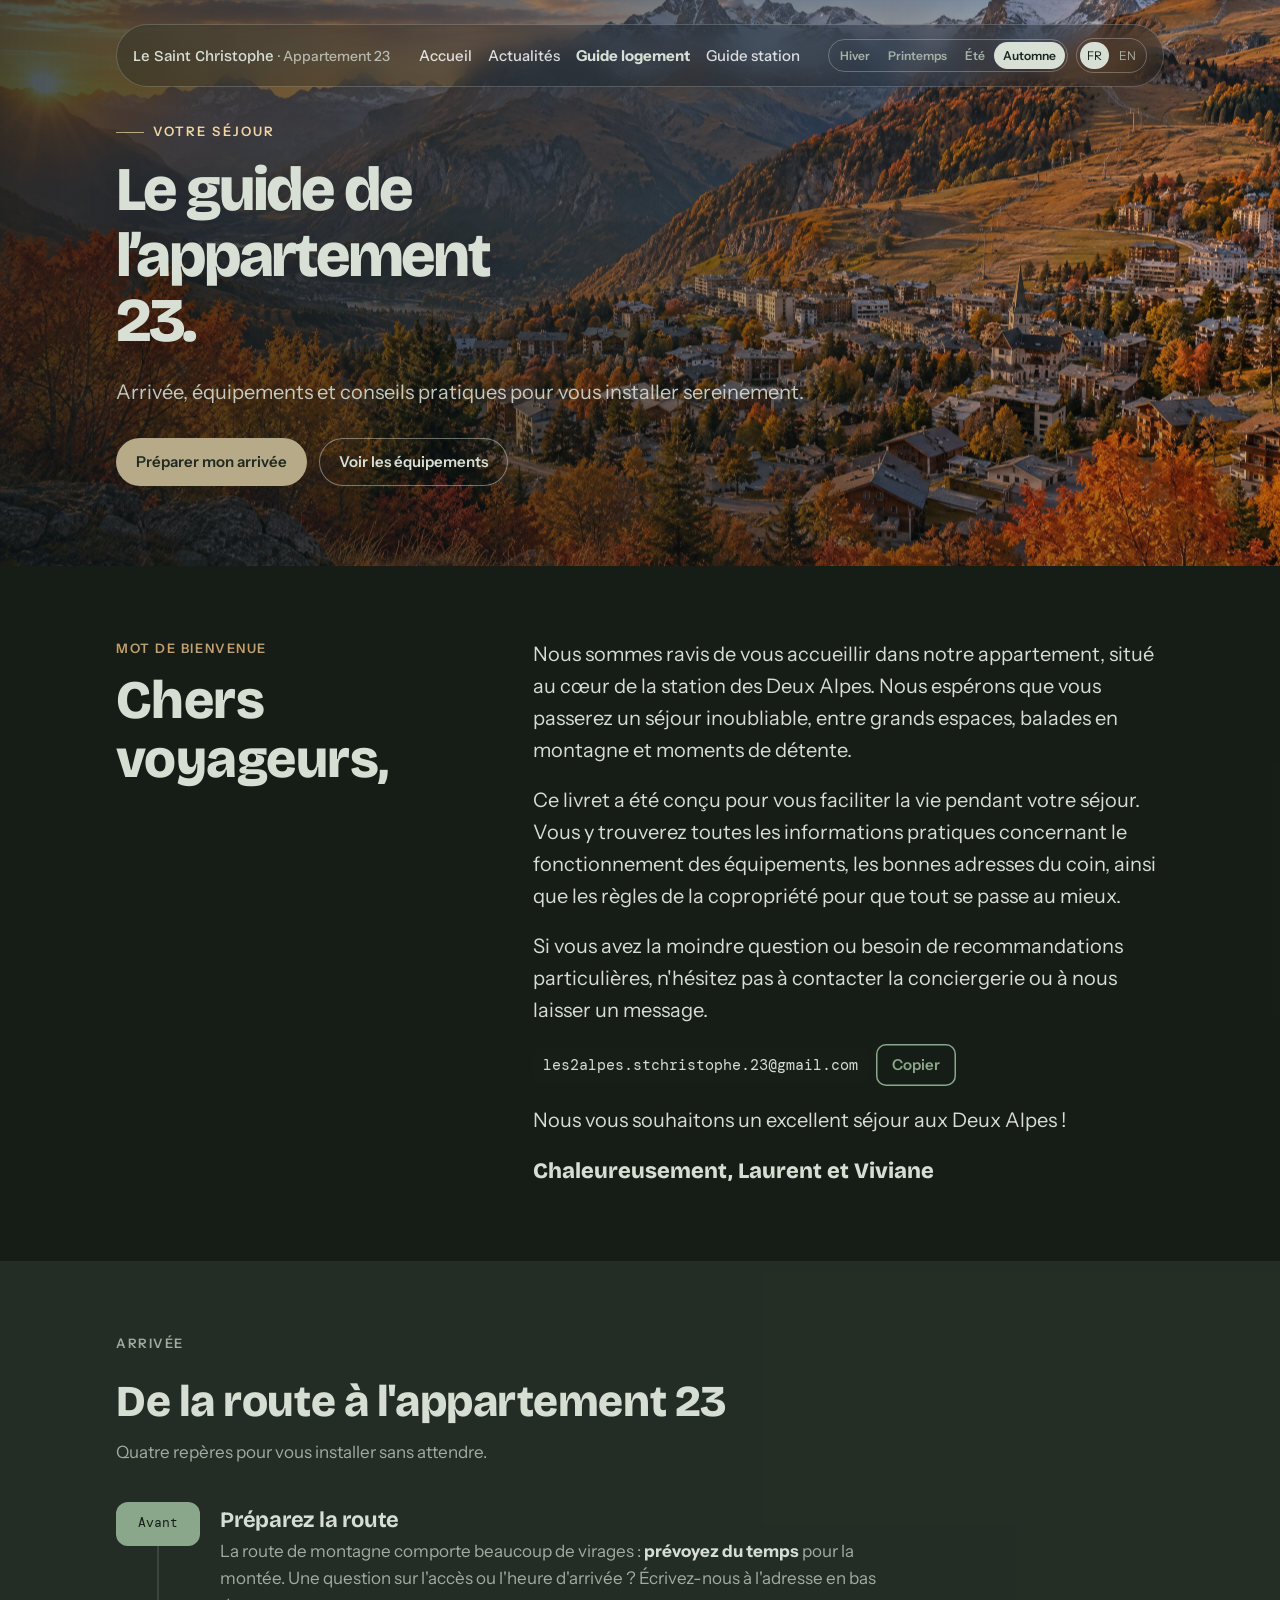
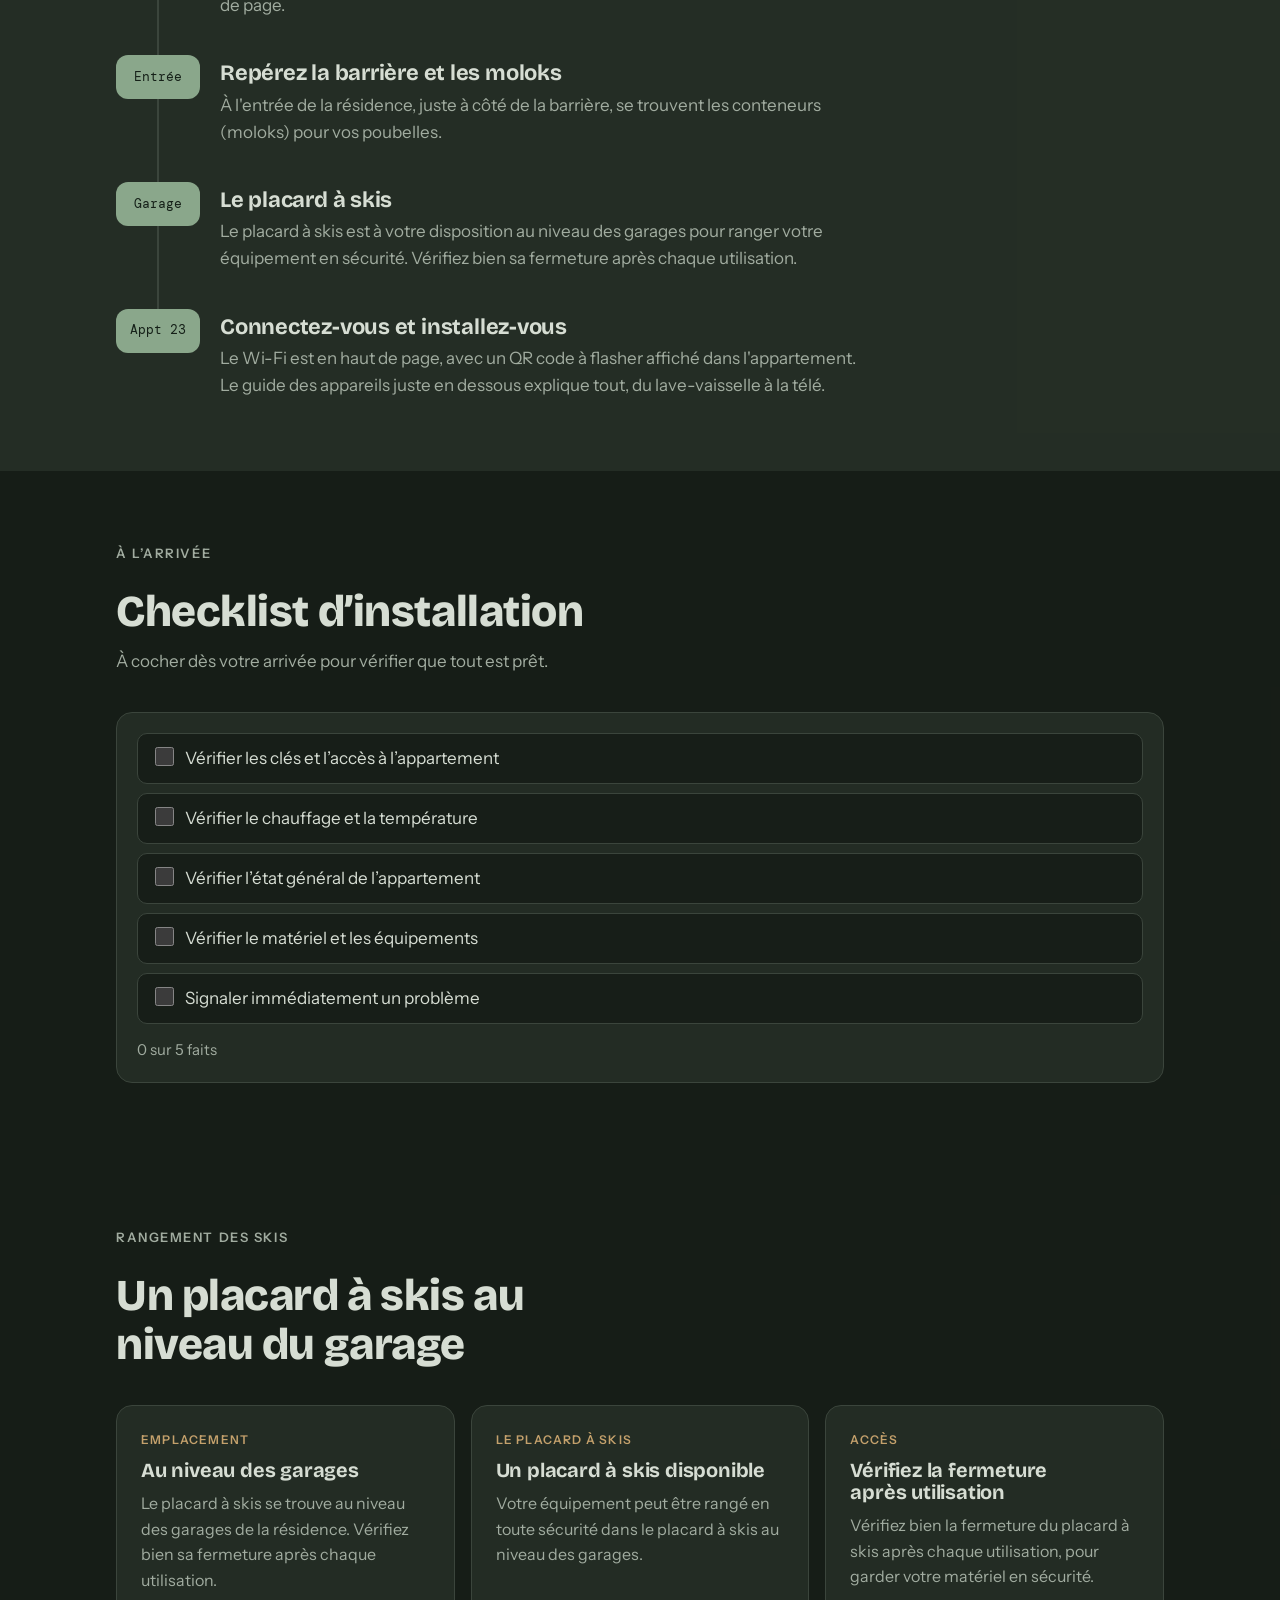
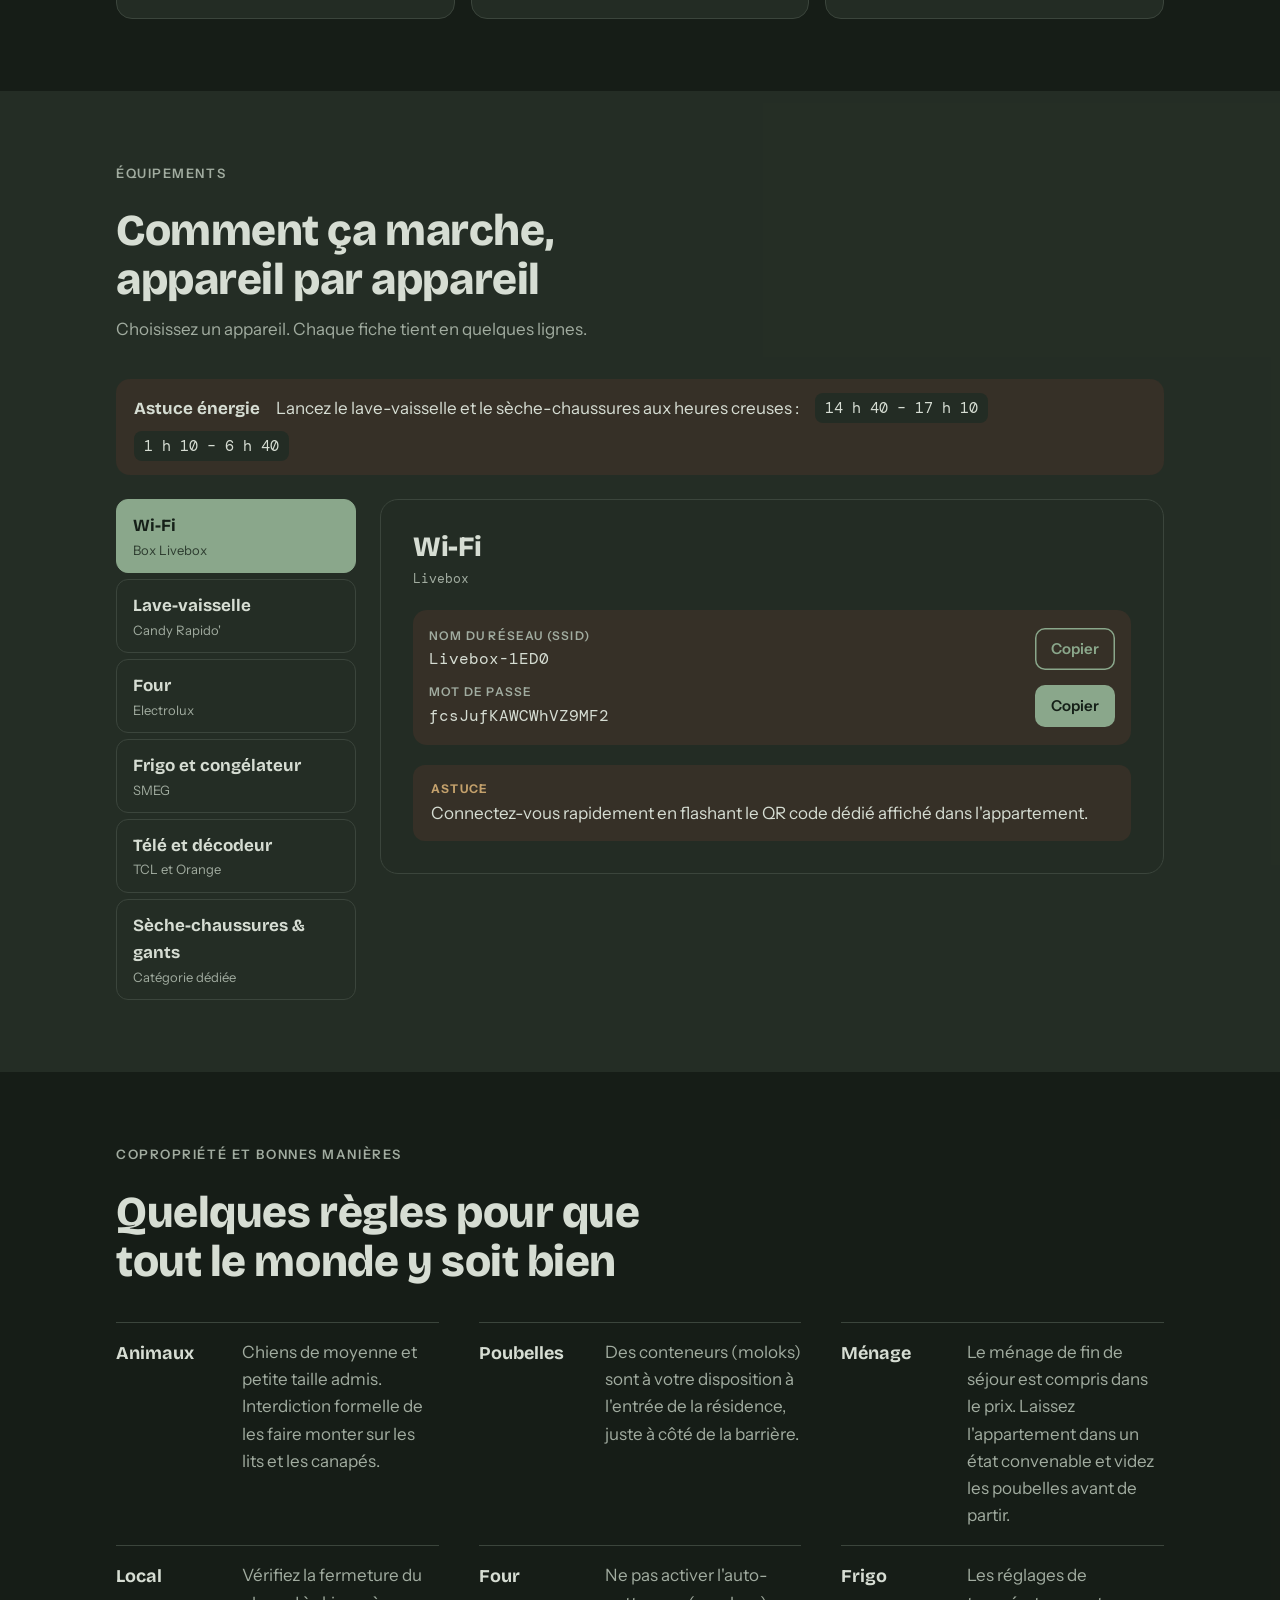
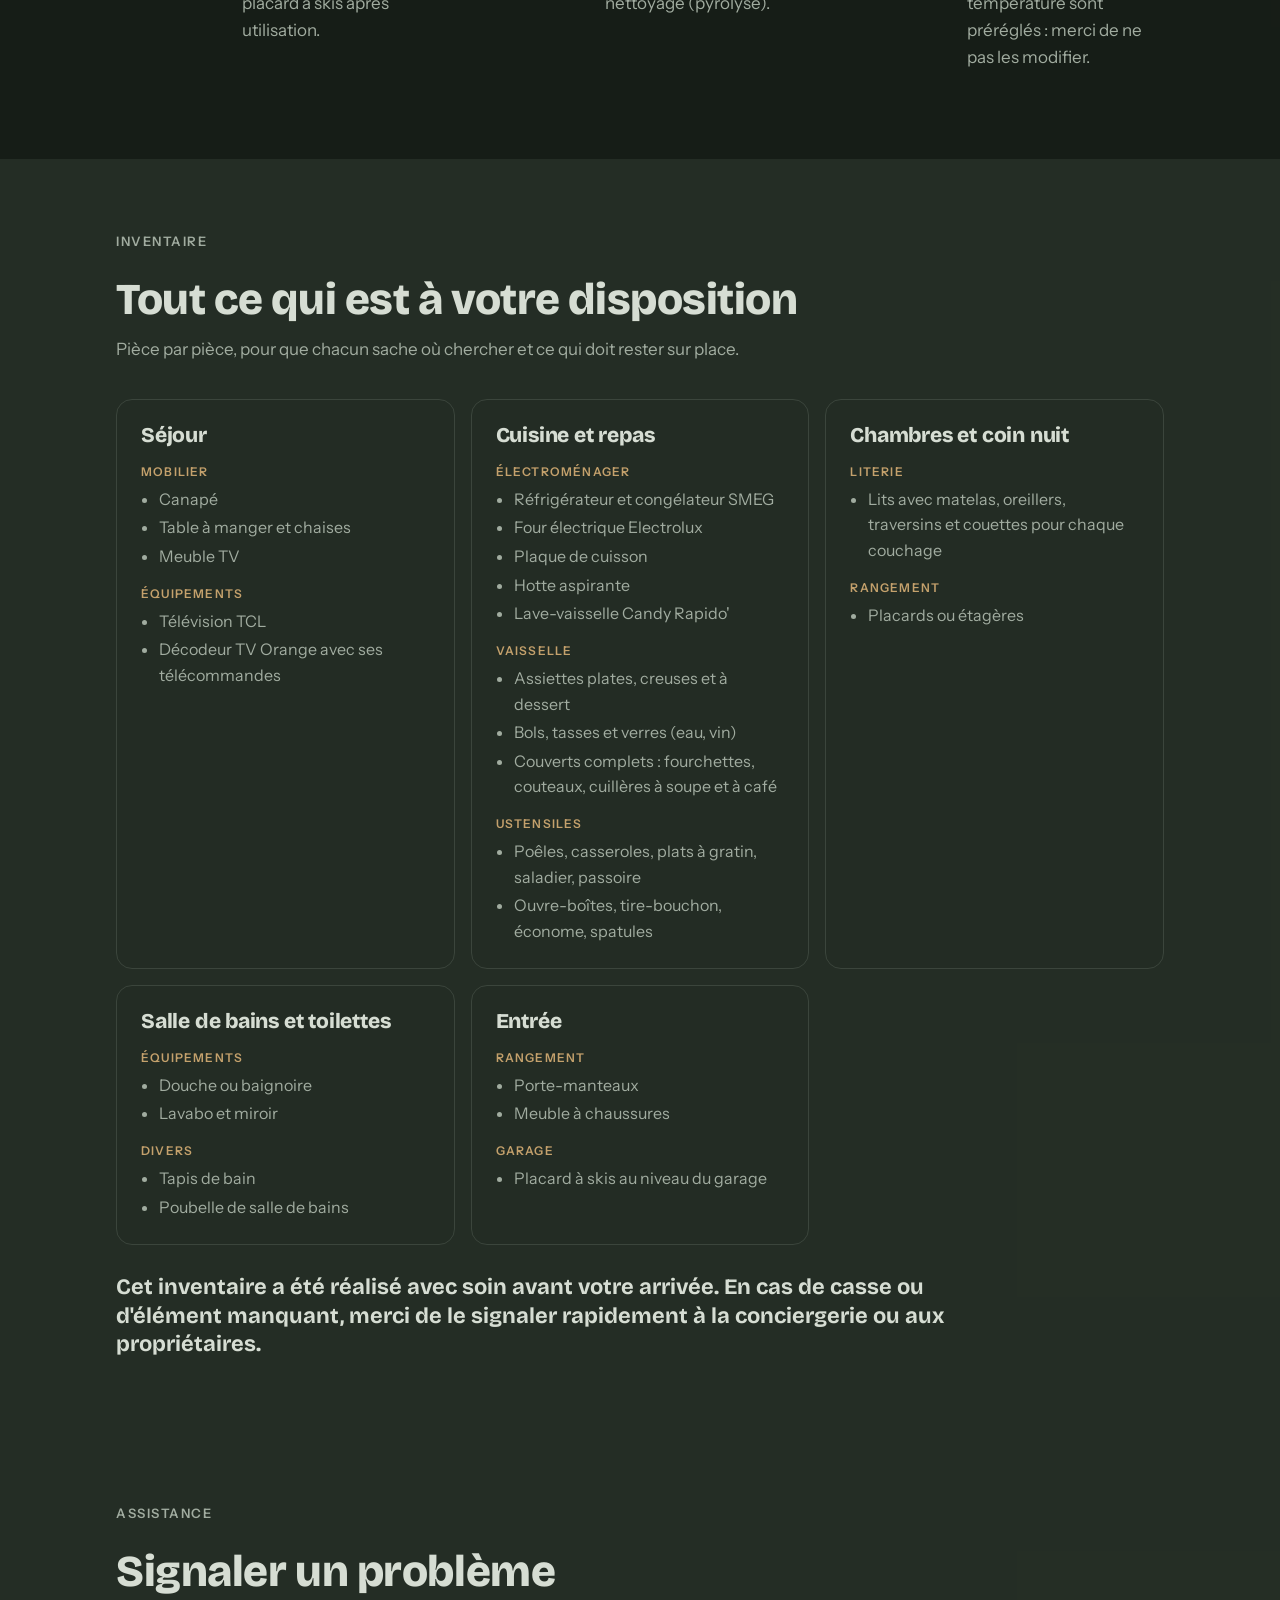
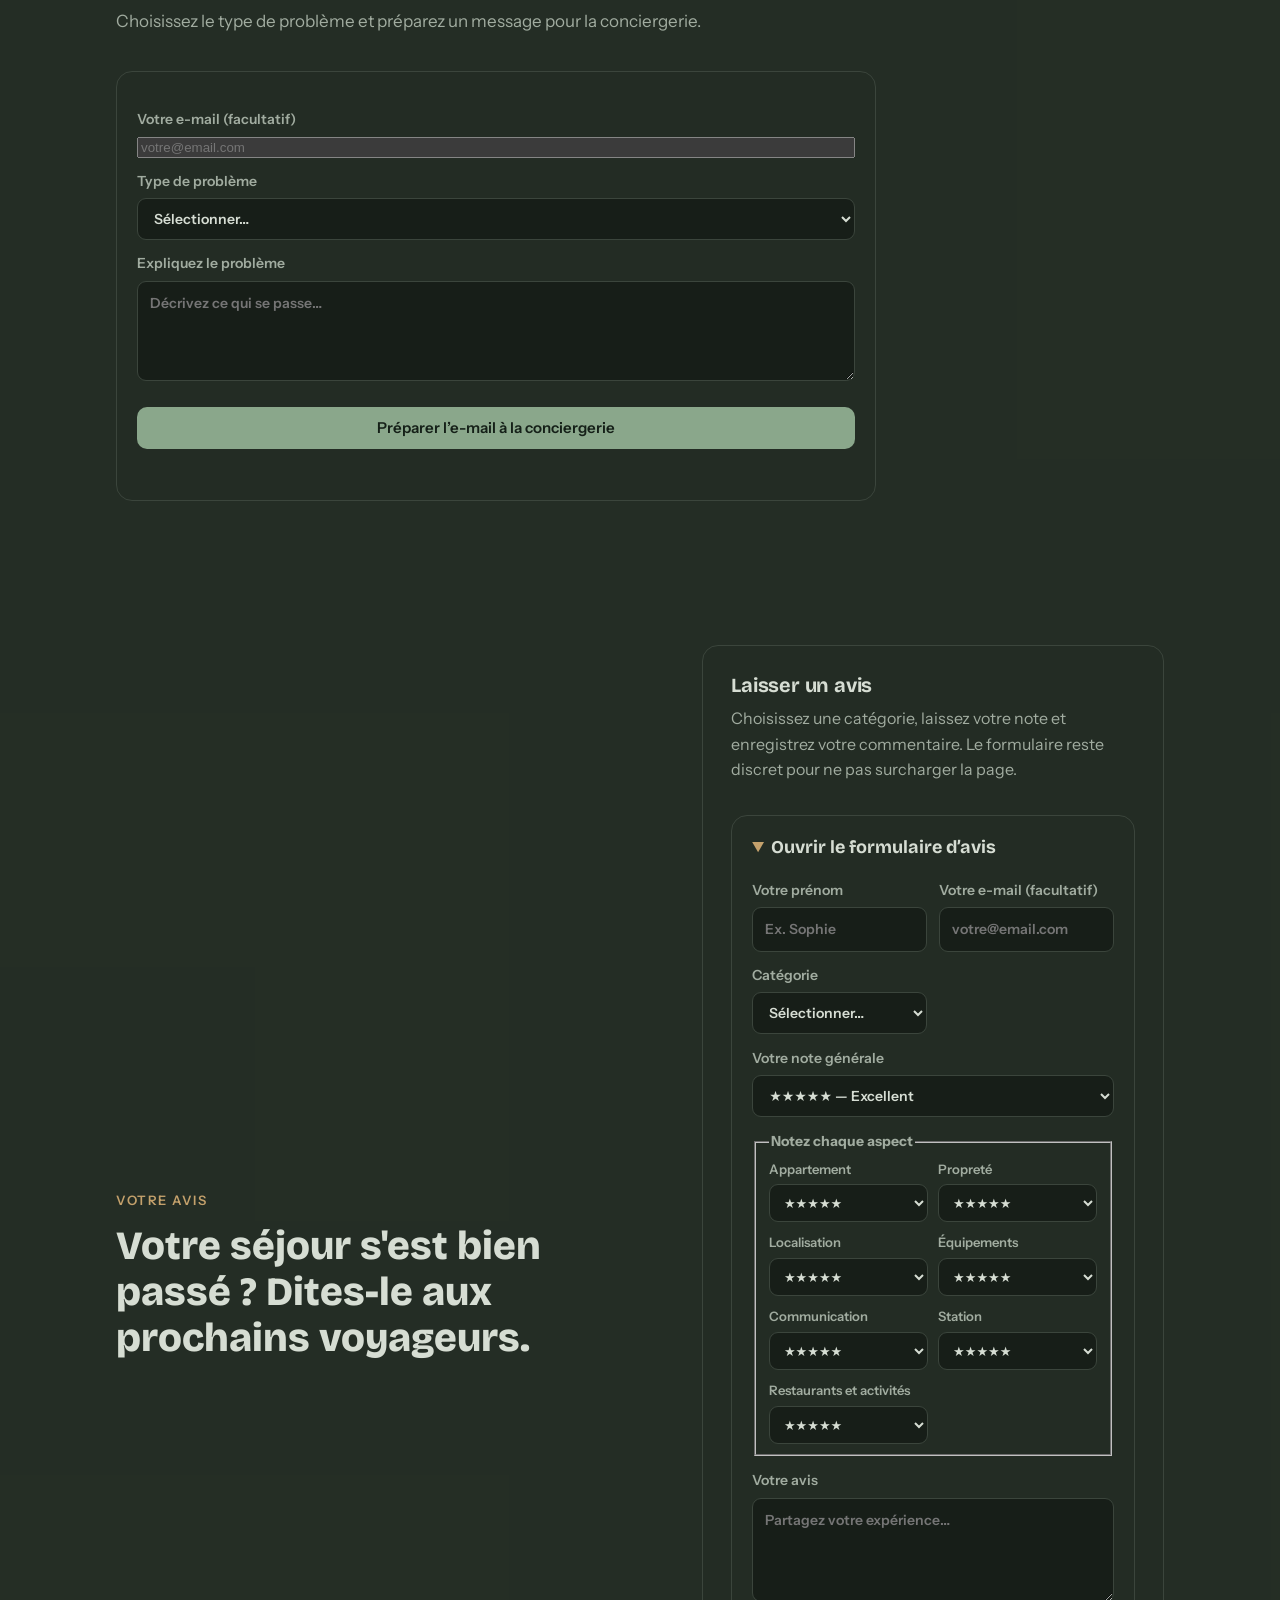
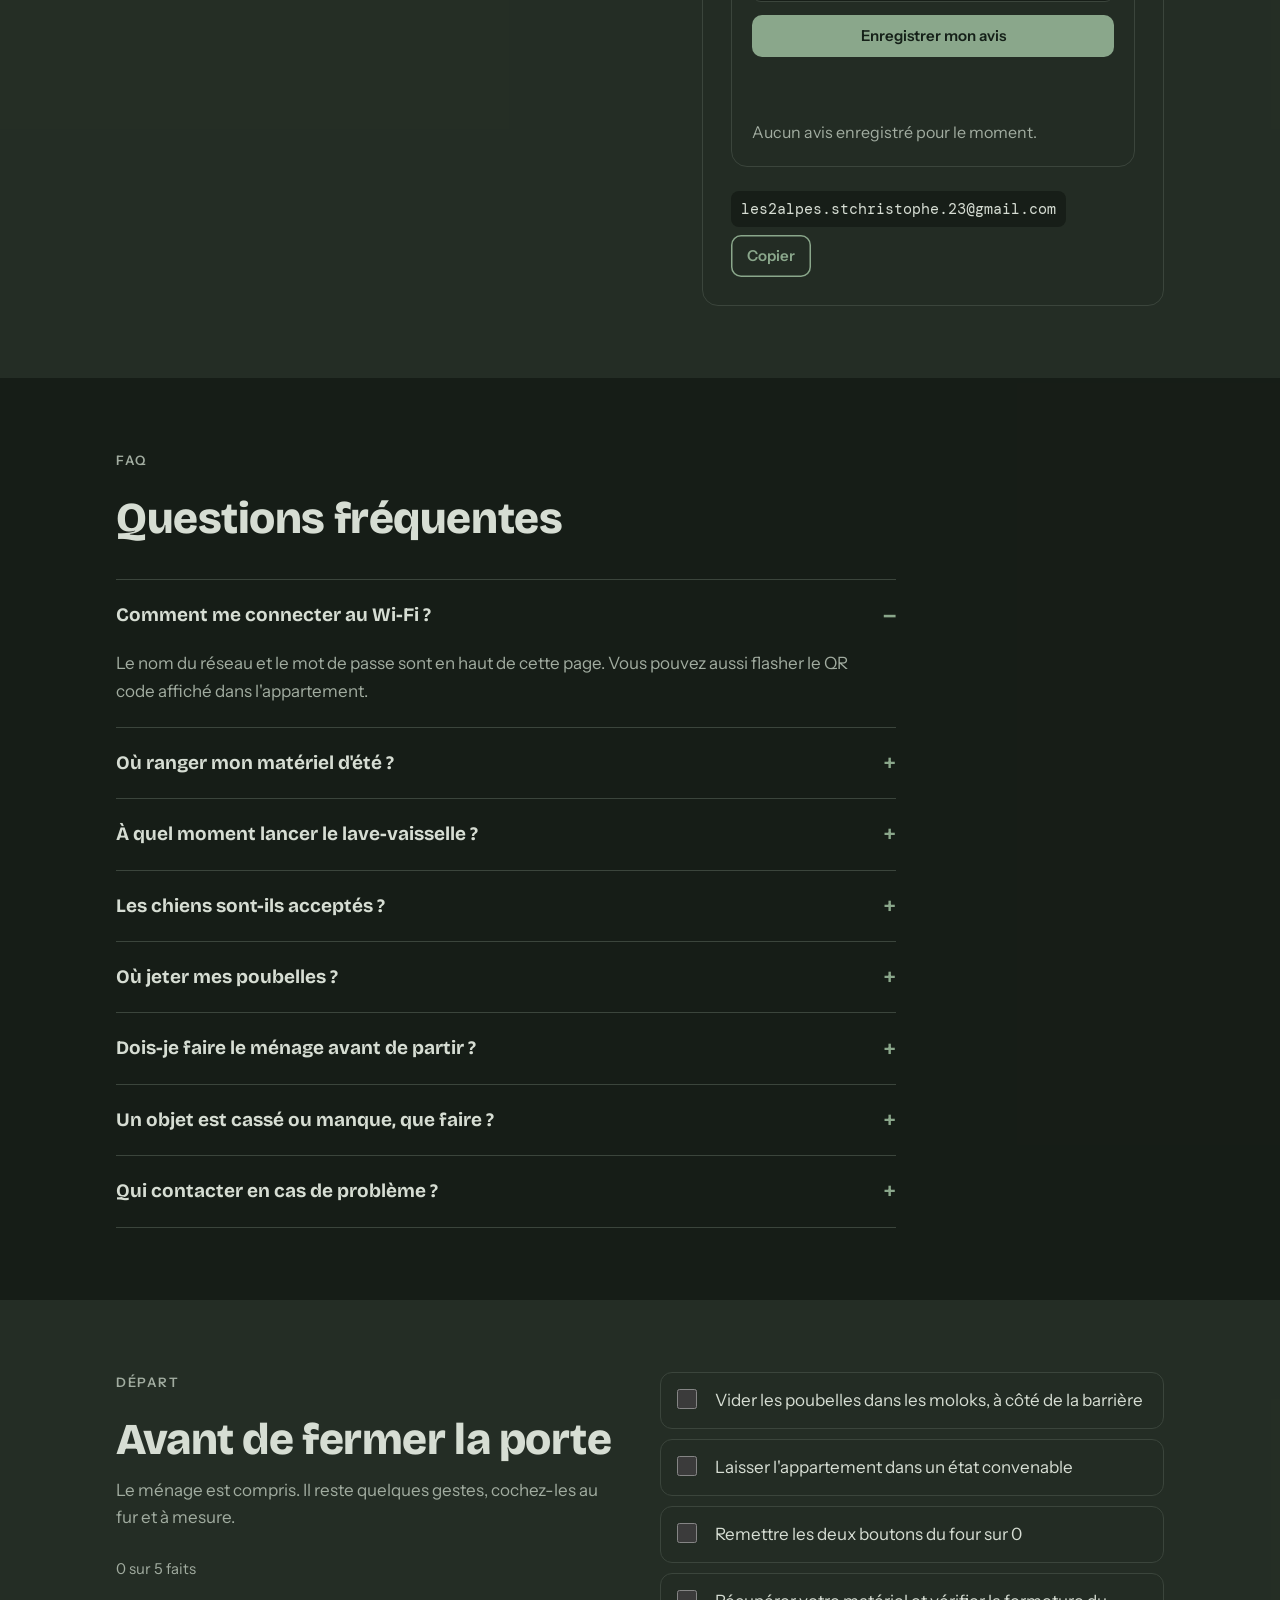
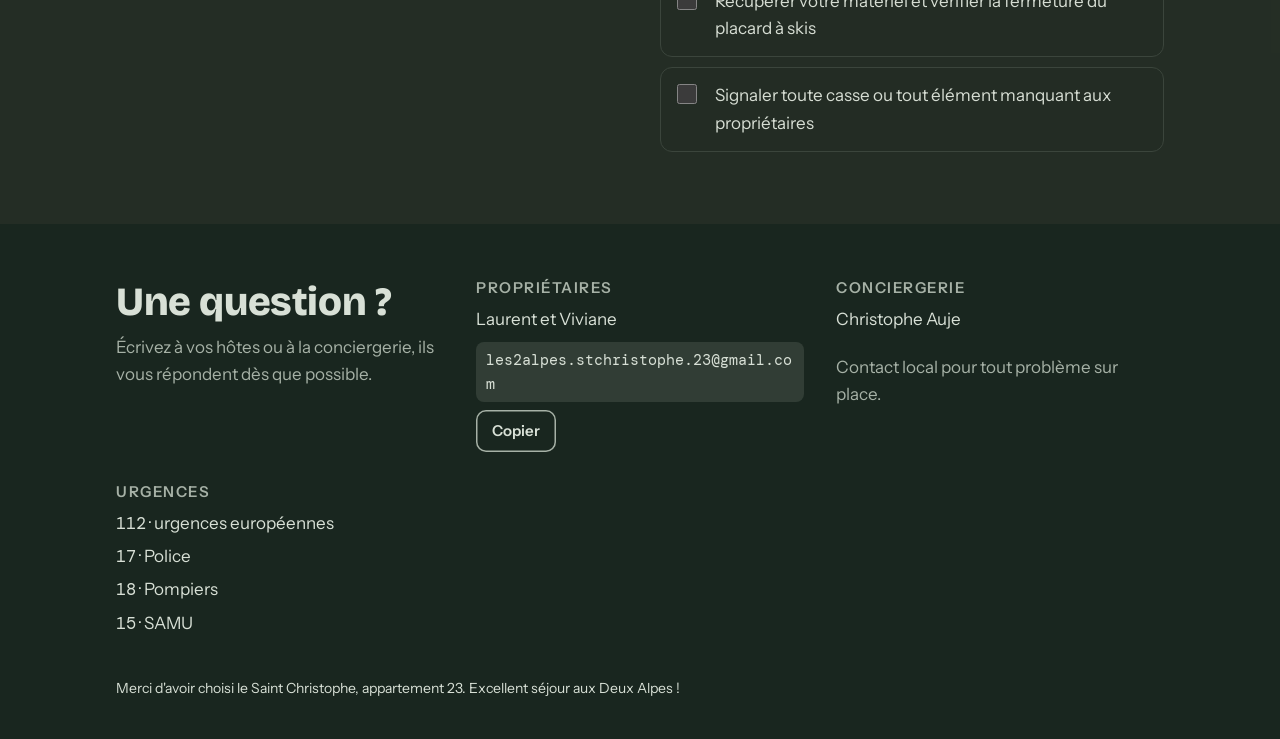
==== logement.html @ 8acd06f2 "Add files via upload" ====
<!DOCTYPE html>
<html data-theme="dark" lang="fr"><head><meta charset="utf-8"/><meta content="width=device-width,initial-scale=1,viewport-fit=cover" name="viewport"/><meta content="Guide pratique de l’appartement 23 : arrivée, équipements, règles et informations utiles." name="description"/><title>Le logement — Le 23 · Appartement 23</title><link href="https://fonts.googleapis.com" rel="preconnect"/><link crossorigin="" href="https://fonts.gstatic.com" rel="preconnect"/><link href="https://fonts.googleapis.com/css2?family=Bricolage+Grotesque:opsz,wght@12..96,500;12..96,700;12..96,800&amp;family=Instrument+Sans:wght@400;500;600&amp;family=DM+Mono:wght@500&amp;display=swap" rel="stylesheet"/><script src="assets/le23-season.js"></script><link href="assets/le23.css" rel="stylesheet"/></head><body><header class="hero page-hero" data-page="apartment" id="top">
<canvas aria-hidden="true" id="fx"></canvas>
<svg aria-hidden="true" class="ridges" preserveaspectratio="none" viewbox="0 0 1440 150">
<path d="M0,95 L110,48 L200,80 L320,22 L440,84 L550,52 L690,104 L830,38 L950,88 L1090,30 L1220,86 L1330,56 L1440,92 L1440,150 L0,150 Z" fill="var(--r1)"></path>
<g data-only="winter" fill="#FFFFFF" fill-opacity="0.92">
<path d="M110,48 L92,70 L104,65 L112,74 L122,64 L134,70 Z"></path>
<path d="M320,22 L296,52 L310,45 L320,58 L332,44 L346,52 Z"></path>
<path d="M830,38 L808,66 L822,60 L830,72 L842,59 L856,66 Z"></path>
<path d="M1090,30 L1066,60 L1080,53 L1090,66 L1102,52 L1116,60 Z"></path>
</g>
<path d="M0,118 Q180,84 360,112 T740,104 T1100,112 T1440,96 L1440,150 L0,150 Z" fill="var(--r2)"></path>
<path d="M0,142 Q360,118 720,138 T1440,128 L1440,150 L0,150 Z" fill="var(--bg)"></path>
</svg>
<div class="wrap">
<nav aria-label="Sections" class="nav">
<a class="brand" href="index.html#top">Le Saint Christophe <span>· Appartement 23</span></a>
<ul><li><a href="index.html#top">Accueil</a></li><li><a href="index.html#actualites">Actualités</a></li><li><a aria-current="page" href="logement.html#bienvenue">Guide logement</a></li><li><a href="station.html#alentours">Guide station</a></li></ul>
<div class="nav-controls">
<div aria-label="Saison" class="season-switch" role="group">
<button aria-pressed="false" data-season-btn="winter" type="button">Hiver</button>
<button aria-pressed="false" data-season-btn="spring" type="button">Printemps</button>
<button aria-pressed="false" data-season-btn="summer" type="button">Été</button>
<button aria-pressed="false" data-season-btn="autumn" type="button">Automne</button>
</div>
<div aria-label="Language" class="lang-switch" role="group"><button aria-pressed="true" data-lang-btn="fr" type="button">FR</button><button aria-pressed="false" data-lang-btn="en" type="button">EN</button></div>
</div>
</nav>
<div class="hero-grid">
<div class="hero-copy">
<p class="eyebrow">Votre séjour</p>
<h1>Le guide de l’appartement 23.</h1>
<p class="lead">Arrivée, équipements et conseils pratiques pour vous installer sereinement.</p>
<div class="hero-actions">
<a class="btn" href="#arrivee">Préparer mon arrivée</a>
<a class="btn ghost" href="#equipements">Voir les équipements</a>
</div>
</div>
</div>
</div>
</header><nav aria-label="Navigation principale mobile" class="mobile-action-bar"><a href="index.html#top">Accueil</a><a href="logement.html#bienvenue">Logement</a><a href="station.html#alentours">Station</a><a href="station.html#urgence">Urgence</a></nav><main><section class="band" id="bienvenue">
<div class="wrap">
<div class="letter">
<div>
<p class="eyebrow">Mot de bienvenue</p>
<h2>Chers voyageurs,</h2>
</div>
<div class="body">
<p data-only="winter">Nous sommes ravis de vous accueillir dans notre appartement, situé au cœur de la station des Deux Alpes. Nous espérons que vous passerez un séjour inoubliable, entre paysages enneigés, sports de glisse et moments de détente.</p>
<p data-only="summer">Nous sommes ravis de vous accueillir dans notre appartement, situé au cœur de la station des Deux Alpes. Nous espérons que vous passerez un séjour inoubliable, entre grands espaces, balades en montagne et moments de détente.</p>
<p>Ce livret a été conçu pour vous faciliter la vie pendant votre séjour. Vous y trouverez toutes les informations pratiques concernant le fonctionnement des équipements, les bonnes adresses du coin, ainsi que les règles de la copropriété pour que tout se passe au mieux.</p>
<p>Si vous avez la moindre question ou besoin de recommandations particulières, n'hésitez pas à contacter la conciergerie ou à nous laisser un message.</p>
<div class="mail-line"><span class="mono">les2alpes.stchristophe.23@gmail.com</span><button class="btn ghost" data-copy="les2alpes.stchristophe.23@gmail.com" type="button">Copier</button></div>
<p>Nous vous souhaitons un excellent séjour aux Deux Alpes !</p>
<p class="sign">Chaleureusement, Laurent et Viviane</p>
</div>
</div>
</div>
</section><section class="band alt" id="arrivee">
<div class="wrap">
<div class="section-head">
<p class="eyebrow">Arrivée</p>
<h2>De la route à l'appartement 23</h2>
<p>Quatre repères pour vous installer sans attendre.</p>
</div>
<ol class="steps">
<li class="step">
<span class="when">Avant</span>
<div>
<h3>Préparez la route</h3>
<p data-only="winter">Vérifiez l'état de la route avant de partir et prévoyez <strong>chaînes ou pneus neige</strong>. Une question sur l'accès ou l'heure d'arrivée ? Écrivez-nous à l'adresse en bas de page.</p>
<p data-only="summer">La route de montagne comporte beaucoup de virages : <strong>prévoyez du temps</strong> pour la montée. Une question sur l'accès ou l'heure d'arrivée ? Écrivez-nous à l'adresse en bas de page.</p>
</div>
</li>
<li class="step">
<span class="when">Entrée</span>
<div>
<h3>Repérez la barrière et les moloks</h3>
<p>À l'entrée de la résidence, juste à côté de la barrière, se trouvent les conteneurs (moloks) pour vos poubelles.</p>
</div>
</li>
<li class="step">
<span class="when">Garage</span>
<div>
<h3 data-only="winter">Rangez vos skis dans le placard à skis</h3>
<h3 data-only="summer">Le placard à skis</h3>
<p data-only="winter">Le placard à skis est à votre disposition au niveau des garages pour ranger votre équipement en sécurité. Vérifiez bien sa fermeture après chaque utilisation.</p>
<p data-only="summer">Le placard à skis est à votre disposition au niveau des garages pour ranger votre équipement en sécurité. Vérifiez bien sa fermeture après chaque utilisation.</p>
</div>
</li>
<li class="step">
<span class="when">Appt 23</span>
<div>
<h3>Connectez-vous et installez-vous</h3>
<p>Le Wi-Fi est en haut de page, avec un QR code à flasher affiché dans l'appartement. Le guide des appareils juste en dessous explique tout, du lave-vaisselle à la télé.</p>
</div>
</li>
</ol>
</div>
</section><section class="band" id="arrivee-check">
<div class="wrap"><div class="section-head"><p class="eyebrow">À l’arrivée</p><h2>Checklist d’installation</h2><p>À cocher dès votre arrivée pour vérifier que tout est prêt.</p></div>
<div class="tool-card"><ul class="arrival-list" id="arrival-list">
<li><label><input data-arrival="keys" type="checkbox"/><span>Vérifier les clés et l’accès à l’appartement</span></label></li>
<li><label><input data-arrival="heating" type="checkbox"/><span>Vérifier le chauffage et la température</span></label></li>
<li><label><input data-arrival="state" type="checkbox"/><span>Vérifier l’état général de l’appartement</span></label></li>
<li><label><input data-arrival="equipment" type="checkbox"/><span>Vérifier le matériel et les équipements</span></label></li>
<li><label><input data-arrival="report" type="checkbox"/><span>Signaler immédiatement un problème</span></label></li>
</ul><p class="progress" id="arrival-progress">0 sur 5 faits</p></div>
</div>
</section><section class="band" id="local">
<div class="wrap">
<div class="section-head">
<p class="eyebrow" data-only="winter">Placard à skis au niveau du garage</p>
<p class="eyebrow" data-only="summer">Rangement des skis</p>
<h2 data-only="winter">Vos skis ont leur place dans le placard à skis</h2>
<h2 data-only="summer">Un placard à skis au niveau du garage</h2>
</div>
<div class="three">
<article class="card">
<span class="tag">Emplacement</span>
<h3>Au niveau des garages</h3>
<p data-only="winter">Le placard à skis est à votre disposition au niveau des garages de la résidence. Vérifiez bien sa fermeture après chaque utilisation.</p>
<p data-only="summer">Le placard à skis se trouve au niveau des garages de la résidence. Vérifiez bien sa fermeture après chaque utilisation.</p>
</article>
<article class="card">
<span class="tag">Le placard à skis</span>
<h3>Un placard à skis disponible</h3>
<p data-only="winter">Votre équipement de ski peut être rangé en toute sécurité dans le placard à skis au niveau des garages.</p>
<p data-only="summer">Votre équipement peut être rangé en toute sécurité dans le placard à skis au niveau des garages.</p>
</article>
<article class="card">
<span class="tag">Accès</span>
<h3>Vérifiez la fermeture après utilisation</h3>
<p>Vérifiez bien la fermeture du placard à skis après chaque utilisation, pour garder votre matériel en sécurité.</p>
</article>
</div>
</div>
</section><section class="band alt" id="equipements">
<div class="wrap">
<div class="section-head">
<p class="eyebrow">Équipements</p>
<h2>Comment ça marche, appareil par appareil</h2>
<p>Choisissez un appareil. Chaque fiche tient en quelques lignes.</p>
</div>
<div class="energy">
<b>Astuce énergie</b>
<span>Lancez le lave-vaisselle et le sèche-chaussures aux heures creuses :</span>
<span class="slot">14 h 40 – 17 h 10</span>
<span class="slot">1 h 10 – 6 h 40</span>
</div>
<div class="guide">
<div aria-label="Appareils" class="tablist" role="tablist">
<button aria-controls="p-wifi" aria-selected="true" class="tab" id="t-wifi" role="tab"><span>Wi-Fi</span><small>Box Livebox</small></button>
<button aria-controls="p-lv" aria-selected="false" class="tab" id="t-lv" role="tab" tabindex="-1"><span>Lave-vaisselle</span><small>Candy Rapido'</small></button>
<button aria-controls="p-four" aria-selected="false" class="tab" id="t-four" role="tab" tabindex="-1"><span>Four</span><small>Electrolux</small></button>
<button aria-controls="p-frigo" aria-selected="false" class="tab" id="t-frigo" role="tab" tabindex="-1"><span>Frigo et congélateur</span><small>SMEG</small></button>
<button aria-controls="p-tv" aria-selected="false" class="tab" id="t-tv" role="tab" tabindex="-1"><span>Télé et décodeur</span><small>TCL et Orange</small></button>
<button aria-controls="p-seche" aria-selected="false" class="tab" id="t-seche" role="tab" tabindex="-1"><span>Sèche-chaussures &amp; gants</span><small>Catégorie dédiée</small></button>
</div>
<div>
<section aria-labelledby="t-wifi" class="panel" id="p-wifi" role="tabpanel">
<div><h3>Wi-Fi</h3><span class="brandtag">Livebox</span></div>
<div class="wifi-box">
<div class="wifi-row"><div><small>Nom du réseau (SSID)</small><span class="val">Livebox-1ED0</span></div><button class="btn ghost" data-copy="Livebox-1ED0" type="button">Copier</button></div>
<div class="wifi-row"><div><small>Mot de passe</small><span class="val">fcsJufKAWCWhVZ9MF2</span></div><button class="btn" data-copy="fcsJufKAWCWhVZ9MF2" type="button">Copier</button></div>
</div>
<div class="tip"><b>Astuce</b><span>Connectez-vous rapidement en flashant le QR code dédié affiché dans l'appartement.</span></div>
</section>
<section aria-labelledby="t-lv" class="panel" hidden="" id="p-lv" role="tabpanel">
<div><h3>Lave-vaisselle</h3><span class="brandtag">Candy Rapido'</span></div>
<ol class="mini-steps">
<li><div><b>Allumez</b><span>Appuyez sur le bouton Marche/Arrêt, tout à gauche du bandeau.</span></div></li>
<li><div><b>Ajoutez le produit</b><span>Placez la pastille de lavage dans le bac à l'intérieur de la porte, puis refermez le clapet.</span></div></li>
<li><div><b>Choisissez le programme</b><span>Naviguez avec les touches &lt; P et P &gt;. Le programme recommandé est <b style="display:inline;color:var(--ink)">P1 Eco</b>.</span></div></li>
<li><div><b>Heures creuses (facultatif)</b><span>Appuyez sur la touche Horloge pour régler le nombre d'heures avant le démarrage. Calez le départ entre 14 h 40 et 17 h 10, ou entre 1 h 10 et 6 h 40.</span></div></li>
<li><div><b>Lancez</b><span>Appuyez sur Start, puis refermez fermement la porte.</span></div></li>
</ol>
<div class="tip"><b>Astuce</b><span>En cas de mauvaise manipulation, maintenez la touche Start enfoncée pendant 3 secondes pour réinitialiser le cycle.</span></div>
</section>
<section aria-labelledby="t-four" class="panel" hidden="" id="p-four" role="tabpanel">
<div><h3>Four électrique</h3><span class="brandtag">Electrolux</span></div>
<div>
<p style="margin-bottom:12px"><b style="color:var(--ink)">Mode de cuisson</b>, bouton de gauche :</p>
<div class="modes">
<div class="mode"><b>Chaleur tournante</b><span>Pour cuire sur plusieurs niveaux ou réchauffer rapidement.</span></div>
<div class="mode"><b>Convection naturelle</b><span>Haut et bas. Idéal pour gâteaux, rôtis et tartes.</span></div>
<div class="mode"><b>Grill</b><span>Pour gratiner en fin de cuisson.</span></div>
</div>
</div>
<ol class="mini-steps">
<li><div><b>Réglez la température</b><span>Bouton de droite : tournez jusqu'à la température voulue, par exemple 180 °C. Le voyant lumineux reste allumé pendant le préchauffage.</span></div></li>
<li><div><b>Éteignez</b><span>Remettez les deux boutons sur la position 0 après utilisation.</span></div></li>
</ol>
<div class="tip"><b>Important</b><span>Merci de ne pas activer l'auto-nettoyage (pyrolyse).</span></div>
</section>
<section aria-labelledby="t-frigo" class="panel" hidden="" id="p-frigo" role="tabpanel">
<div><h3>Réfrigérateur et congélateur</h3><span class="brandtag">SMEG</span></div>
<div class="stats">
<div class="stat"><b>4 °C</b><span>Réfrigérateur</span></div>
<div class="stat"><b>−18 °C</b><span>Congélateur</span></div>
</div>
<p>Les températures sont préréglées de façon optimale. Merci de ne pas modifier les réglages.</p>
<div class="zones">
<div><b>Bac du bas</b><span>Zone fraîche : viande, poisson et légumes frais.</span></div>
<div><b>Clayettes du haut</b><span>Produits laitiers, plats cuisinés et boissons.</span></div>
</div>
<div class="tip"><b>Bonne pratique</b><span>Ne collez pas les aliments directement contre les parois du fond.</span></div>
</section>
<section aria-labelledby="t-tv" class="panel" hidden="" id="p-tv" role="tabpanel">
<div><h3>Télévision et décodeur</h3><span class="brandtag">TCL et Orange</span></div>
<ol class="mini-steps">
<li><div><b>Allumez la télé</b><span>Avec la télécommande TCL, touche marche/arrêt.</span></div></li>
<li><div><b>Allumez le décodeur</b><span>Avec la télécommande Orange, touche marche/arrêt.</span></div></li>
<li><div><b>Chaîne et volume</b><span>Utilisez uniquement la télécommande Orange : touches P+ et P−, ou pavé numérique.</span></div></li>
</ol>
<div class="tip"><b>Pas de signal ou écran noir ?</b><span>Appuyez sur la touche Source (Input) de la télécommande TCL et sélectionnez HDMI 1.</span></div>
</section>
<section aria-labelledby="t-seche" class="panel" hidden="" id="p-seche" role="tabpanel">
<div><h3>Sèche-chaussures et gants</h3><span class="brandtag">Séchage mural avec minuterie</span></div>
<ol class="mini-steps">
<li><div><b>Installez</b><span>Insérez les chaussures de ski ou les gants sur les tubes verticaux, pointe vers le haut.</span></div></li>
<li><div><b>Mettez sous tension</b><span>Actionnez l'interrupteur latéral On/Off. Le voyant LED rouge s'allume.</span></div></li>
<li><div><b>Réglez la minuterie</b><span>Durée recommandée de 2 à 3 heures après la skiade, idéalement sur les heures creuses (1 h 10 – 6 h 40 ou 14 h 40 – 17 h 10).</span></div></li>
</ol>
<div class="tip"><b>Règle d'or</b><span>Consommation douce de 20 W par paire. Merci de ne pas modifier les réglages de base de la minuterie.</span></div>
</section>
</div>
</div>
</div>
</section><section class="band" id="regles">
<div class="wrap">
<div class="section-head">
<p class="eyebrow">Copropriété et bonnes manières</p>
<h2>Quelques règles pour que tout le monde y soit bien</h2>
</div>
<ul class="rules">
<li><b>Animaux</b><span>Chiens de moyenne et petite taille admis. Interdiction formelle de les faire monter sur les lits et les canapés.</span></li>
<li><b>Poubelles</b><span>Des conteneurs (moloks) sont à votre disposition à l'entrée de la résidence, juste à côté de la barrière.</span></li>
<li><b>Ménage</b><span>Le ménage de fin de séjour est compris dans le prix. Laissez l'appartement dans un état convenable et videz les poubelles avant de partir.</span></li>
<li><b>Local</b><span>Vérifiez la fermeture du placard à skis après utilisation.</span></li>
<li><b>Four</b><span>Ne pas activer l'auto-nettoyage (pyrolyse).</span></li>
<li><b>Frigo</b><span>Les réglages de température sont préréglés : merci de ne pas les modifier.</span></li>
</ul>
</div>
</section><section class="band alt" id="inventaire">
<div class="wrap">
<div class="section-head">
<p class="eyebrow">Inventaire</p>
<h2>Tout ce qui est à votre disposition</h2>
<p>Pièce par pièce, pour que chacun sache où chercher et ce qui doit rester sur place.</p>
</div>
<div class="rooms">
<article class="room">
<h3>Séjour</h3>
<div class="grp"><h4>Mobilier</h4><ul><li>Canapé</li><li>Table à manger et chaises</li><li>Meuble TV</li></ul></div>
<div class="grp"><h4>Équipements</h4><ul><li>Télévision TCL</li><li>Décodeur TV Orange avec ses télécommandes</li></ul></div>
</article>
<article class="room">
<h3>Cuisine et repas</h3>
<div class="grp"><h4>Électroménager</h4><ul><li>Réfrigérateur et congélateur SMEG</li><li>Four électrique Electrolux</li><li>Plaque de cuisson</li><li>Hotte aspirante</li><li>Lave-vaisselle Candy Rapido'</li></ul></div>
<div class="grp"><h4>Vaisselle</h4><ul><li>Assiettes plates, creuses et à dessert</li><li>Bols, tasses et verres (eau, vin)</li><li>Couverts complets : fourchettes, couteaux, cuillères à soupe et à café</li></ul></div>
<div class="grp"><h4>Ustensiles</h4><ul><li>Poêles, casseroles, plats à gratin, saladier, passoire</li><li>Ouvre-boîtes, tire-bouchon, économe, spatules</li></ul></div>
</article>
<article class="room">
<h3>Chambres et coin nuit</h3>
<div class="grp"><h4>Literie</h4><ul><li>Lits avec matelas, oreillers, traversins et couettes pour chaque couchage</li></ul></div>
<div class="grp"><h4>Rangement</h4><ul><li>Placards ou étagères</li></ul></div>
</article>
<article class="room">
<h3>Salle de bains et toilettes</h3>
<div class="grp"><h4>Équipements</h4><ul><li>Douche ou baignoire</li><li>Lavabo et miroir</li></ul></div>
<div class="grp"><h4>Divers</h4><ul><li>Tapis de bain</li><li>Poubelle de salle de bains</li></ul></div>
</article>
<article class="room">
<h3 data-only="winter">Entrée et ski</h3>
<h3 data-only="summer">Entrée</h3>
<div class="grp"><h4>Rangement</h4><ul><li>Porte-manteaux</li><li>Meuble à chaussures</li></ul></div>
<div class="grp" data-only="winter"><h4>Séchage</h4><ul><li>Sèche-chaussures et gants mural avec minuterie</li></ul></div>
<div class="grp"><h4>Garage</h4><ul><li data-only="winter">Placard à skis au niveau du garage</li><li data-only="summer">Placard à skis au niveau du garage</li></ul></div>
</article>
</div>
<p class="note">Cet inventaire a été réalisé avec soin avant votre arrivée. En cas de casse ou d'élément manquant, merci de le signaler rapidement à la conciergerie ou aux propriétaires.</p>
</div>
</section><section class="band alt" id="signaler">
<div class="wrap"><div class="section-head"><p class="eyebrow">Assistance</p><h2>Signaler un problème</h2><p>Choisissez le type de problème et préparez un message pour la conciergerie.</p></div>
<div class="tool-card issue-card"><form action="https://formspree.io/f/meaaeqra" class="issue-form" id="issue-form" method="POST">
<input name="_subject" type="hidden" value="Signalement — Appartement 23, Résidence Saint Christophe"/>
<label>Votre e-mail (facultatif)<input autocomplete="email" name="email" placeholder="votre@email.com" type="email"/></label>
<label>Type de problème<select name="issue" required=""><option value="">Sélectionner…</option><option>Problème avec le Wi-Fi</option><option>Problème avec le chauffage</option><option>Appareil qui ne fonctionne pas</option><option>Objet cassé ou manquant</option><option>Problème dans le garage</option><option>Autre</option></select></label>
<label>Expliquez le problème<textarea name="details" placeholder="Décrivez ce qui se passe…" required=""></textarea></label>
<button class="btn" type="submit">Préparer l’e-mail à la conciergerie</button><p aria-live="polite" class="issue-status" id="issue-status" role="status"></p>
</form></div>
</div>
</section><section class="band alt" id="avis">
<div class="wrap">
<div class="feedback">
<div>
<p class="eyebrow">Votre avis</p>
<p class="big">Votre séjour s'est bien passé ? Dites-le aux prochains voyageurs.</p>
</div>
<div class="card">
<h3>Laisser un avis</h3>
<p>Choisissez une catégorie, laissez votre note et enregistrez votre commentaire. Le formulaire reste discret pour ne pas surcharger la page.</p>
<details class="review-embed" open="">
<summary>Ouvrir le formulaire d’avis</summary>
<form action="https://formspree.io/f/meaaeqra" class="review-form" id="review-form" method="POST">
<input name="_subject" type="hidden" value="Nouvel avis — Appartement 23, Résidence Saint Christophe"/>
<div class="form-row">
<label>Votre prénom<input maxlength="40" name="name" placeholder="Ex. Sophie" required="" type="text"/></label>
<label>Votre e-mail (facultatif)<input autocomplete="email" name="email" placeholder="votre@email.com" type="email"/></label>
<label>Catégorie<select name="category" required=""><option value="">Sélectionner…</option><option>Appartement</option><option>Propreté</option><option>Localisation</option><option>Équipements</option><option>Communication</option><option>Station</option><option>Restaurants et activités</option></select></label>
</div>
<label>Votre note générale<select name="rating" required=""><option value="5">★★★★★ — Excellent</option><option value="4">★★★★☆ — Très bien</option><option value="3">★★★☆☆ — Bien</option><option value="2">★★☆☆☆ — Moyen</option><option value="1">★☆☆☆☆ — À améliorer</option></select></label>
<fieldset class="score-grid"><legend style="color:var(--muted);font-size:14px;font-weight:700;grid-column:1/-1">Notez chaque aspect</legend><label>Appartement<select name="scores.appartement"><option value="5">★★★★★</option><option value="4">★★★★☆</option><option value="3">★★★☆☆</option><option value="2">★★☆☆☆</option><option value="1">★☆☆☆☆</option></select></label><label>Propreté<select name="scores.proprete"><option value="5">★★★★★</option><option value="4">★★★★☆</option><option value="3">★★★☆☆</option><option value="2">★★☆☆☆</option><option value="1">★☆☆☆☆</option></select></label><label>Localisation<select name="scores.localisation"><option value="5">★★★★★</option><option value="4">★★★★☆</option><option value="3">★★★☆☆</option><option value="2">★★☆☆☆</option><option value="1">★☆☆☆☆</option></select></label><label>Équipements<select name="scores.equipements"><option value="5">★★★★★</option><option value="4">★★★★☆</option><option value="3">★★★☆☆</option><option value="2">★★☆☆☆</option><option value="1">★☆☆☆☆</option></select></label><label>Communication<select name="scores.communication"><option value="5">★★★★★</option><option value="4">★★★★☆</option><option value="3">★★★☆☆</option><option value="2">★★☆☆☆</option><option value="1">★☆☆☆☆</option></select></label><label>Station<select name="scores.station"><option value="5">★★★★★</option><option value="4">★★★★☆</option><option value="3">★★★☆☆</option><option value="2">★★☆☆☆</option><option value="1">★☆☆☆☆</option></select></label><label>Restaurants et activités<select name="scores.activites"><option value="5">★★★★★</option><option value="4">★★★★☆</option><option value="3">★★★☆☆</option><option value="2">★★☆☆☆</option><option value="1">★☆☆☆☆</option></select></label></fieldset>
<label>Votre avis<textarea maxlength="600" name="comment" placeholder="Partagez votre expérience…" required=""></textarea></label>
<button class="btn" type="submit">Enregistrer mon avis</button>
<p aria-live="polite" class="review-status" id="review-status" role="status"></p>
<div class="review-list" id="review-list"><p class="review-empty">Aucun avis enregistré pour le moment.</p></div>
</form>
</details>
<div class="mail-line" style="margin-top:14px"><span class="mono">les2alpes.stchristophe.23@gmail.com</span><button class="btn ghost" data-copy="les2alpes.stchristophe.23@gmail.com" type="button">Copier</button></div>
</div>
</div>
</div>
</section><section class="band" id="faq">
<div class="wrap">
<div class="section-head">
<p class="eyebrow">FAQ</p>
<h2>Questions fréquentes</h2>
</div>
<div class="faq">
<details open=""><summary>Comment me connecter au Wi-Fi ?</summary><p>Le nom du réseau et le mot de passe sont en haut de cette page. Vous pouvez aussi flasher le QR code affiché dans l'appartement.</p></details>
<details data-only="winter"><summary>Où ranger mes skis ?</summary><p>Au placard à skis, au niveau des garages. Vérifiez bien sa fermeture après utilisation.</p></details>
<details data-only="summer"><summary>Où ranger mon matériel d'été ?</summary><p>Un placard à skis est à votre disposition au niveau des garages pour votre équipement. Vérifiez bien sa fermeture après utilisation. Si vous avez besoin de plus de place, écrivez-nous.</p></details>
<details data-only="winter"><summary>Combien de temps faire sécher mes chaussures de ski ?</summary><p>Comptez 2 à 3 heures après la skiade, idéalement sur les heures creuses : de 1 h 10 à 6 h 40 ou de 14 h 40 à 17 h 10. Ne modifiez pas les réglages de base de la minuterie.</p></details>
<details><summary>À quel moment lancer le lave-vaisselle ?</summary><p>Quand vous voulez. Pour économiser l'énergie, programmez-le sur les heures creuses : de 14 h 40 à 17 h 10 ou de 1 h 10 à 6 h 40. Le programme recommandé est P1 Eco.</p></details>
<details><summary>Les chiens sont-ils acceptés ?</summary><p>Oui, les chiens de moyenne et petite taille. Ils n'ont pas le droit de monter sur les lits et les canapés.</p></details>
<details><summary>Où jeter mes poubelles ?</summary><p>Dans les conteneurs (moloks) à l'entrée de la résidence, juste à côté de la barrière. Videz les poubelles de l'appartement avant votre départ.</p></details>
<details><summary>Dois-je faire le ménage avant de partir ?</summary><p>Non, le ménage de fin de séjour est compris dans le prix. Laissez simplement l'appartement dans un état convenable et videz les poubelles.</p></details>
<details><summary>Un objet est cassé ou manque, que faire ?</summary><p>Signalez-le rapidement à la conciergerie ou aux propriétaires, par message. Cela évite tout malentendu à la fin du séjour.</p></details>
<details data-only="winter"><summary>Faut-il des équipements pour la voiture en hiver ?</summary><p>Oui. En zone de montagne, pneus hiver ou chaînes sont obligatoires du 1<sup>er</sup> novembre au 31 mars. Vérifiez l'état des routes avant de partir.</p></details>
<details><summary>Qui contacter en cas de problème ?</summary><p>La conciergerie (Christophe Auje) ou les propriétaires, Laurent et Viviane, par e-mail. Pour une urgence, voyez les numéros en bas de page.</p></details>
</div>
</div>
</section><section class="band alt" id="depart">
<div class="wrap">
<div class="depart">
<div class="section-head" style="margin-bottom:0">
<p class="eyebrow">Départ</p>
<h2>Avant de fermer la porte</h2>
<p>Le ménage est compris. Il reste quelques gestes, cochez-les au fur et à mesure.</p>
<p aria-live="polite" class="progress" id="progress">0 sur 5 faits</p>
</div>
<ul class="check" id="checklist">
<li><label><input data-depart="trash" type="checkbox"/><span>Vider les poubelles dans les moloks, à côté de la barrière</span></label></li>
<li><label><input data-depart="apartment" type="checkbox"/><span>Laisser l'appartement dans un état convenable</span></label></li>
<li><label><input data-depart="oven" type="checkbox"/><span>Remettre les deux boutons du four sur 0</span></label></li>
<li data-only="winter"><label><input data-depart="heating-19" type="checkbox"/><span>Laisser le chauffage réglé à 19 °C</span></label></li>
<li data-only="winter"><label><input data-depart="ski" type="checkbox"/><span>Récupérer vos affaires de ski et vérifier la fermeture du placard à skis</span></label></li>
<li data-only="summer"><label><input data-depart="summer-gear" type="checkbox"/><span>Récupérer votre matériel et vérifier la fermeture du placard à skis</span></label></li>
<li><label><input data-depart="report" type="checkbox"/><span>Signaler toute casse ou tout élément manquant aux propriétaires</span></label></li>
</ul>
</div>
</div>
</section></main><footer class="contact" id="contact">
<div class="wrap">
<div class="contact-grid">
<div>
<h2>Une question ?</h2>
<p style="margin-top:10px; color: var(--hero-muted)">Écrivez à vos hôtes ou à la conciergerie, ils vous répondent dès que possible.</p>
</div>
<div>
<h3>Propriétaires</h3>
<p>Laurent et Viviane</p>
<div class="copy-line" style="margin-top:8px"><span class="mono">les2alpes.stchristophe.23@gmail.com</span><button class="btn ghost" data-copy="les2alpes.stchristophe.23@gmail.com" type="button">Copier</button></div>
</div>
<div>
<h3>Conciergerie</h3>
<p>Christophe Auje</p>
<p style="margin-top:20px"><span style="color: var(--hero-muted)">Contact local pour tout problème sur place.</span></p>
</div>
<div>
<h3>Urgences</h3>
<ul>
<li><span class="num">112</span> · urgences européennes</li>
<li><span class="num">17</span> · Police</li>
<li><span class="num">18</span> · Pompiers</li>
<li><span class="num">15</span> · SAMU</li>
</ul>
</div>
</div>
<p class="fine">Merci d'avoir choisi le Saint Christophe, appartement 23. Excellent séjour aux Deux Alpes !</p>
</div>
</footer><script src="assets/le23.js"></script><script src="assets/le23-parallax.js"></script></body></html>
---- assets/le23.css ----
:root{color-scheme:light;box-sizing:border-box;padding-top:env(safe-area-inset-top,0px);padding-bottom:env(safe-area-inset-bottom,0px)}html{scroll-padding-top:env(safe-area-inset-top,0px)}body{margin:0;padding:0;font:14px -apple-system,BlinkMacSystemFont,sans-serif;background:#fff;color:#000}img{max-width:100%}[hidden]:not([hidden=until-found i]){display:none!important}




/* Concept : livret d'accueil posé sur les crêtes des 2 Alpes. Bandeau montagne qui change avec la saison (neige l'hiver, soleil l'été), étiquette Wi-Fi en laiton, guide des appareils en onglets, frise d'arrivée. */
:root {
  --bg: #F2F4F0;
  --surface: #FFFFFF;
  --ink: #14261F;
  --muted: #566860;
  --line: #D5DCD4;
  --accent: #1F5E4B;
  --on-accent: #FFFFFF;
  --brass: #B9820F;
  --brass-soft: #F4E7C6;
  --hero-bg: #14304A;
  --hero-ink: #F4F6F8;
  --hero-muted: #B3C7DA;
  --r1: #1D4262;
  --r2: #8FB0C8;
  --font-display: "Bricolage Grotesque", "Trebuchet MS", system-ui, sans-serif;
  --font-body: "Instrument Sans", system-ui, -apple-system, "Segoe UI", sans-serif;
  --font-mono: "DM Mono", ui-monospace, "SFMono-Regular", Menlo, monospace;
}
@media (prefers-color-scheme: dark) {
  :root:not([data-theme="light"]) {
    --bg: #0F1A16; --surface: #16251F; --ink: #E8EEE9; --muted: #9BAFA5; --line: #2A3B34;
    --accent: #6FC4A5; --on-accent: #0F1A16; --brass: #E3B04B; --brass-soft: #3A2F14;
    --hero-bg: #0A1A2B; --hero-ink: #E8EEF3; --hero-muted: #8CA5BC; --r1: #0F2740; --r2: #3A5870;
    color-scheme: dark;
  }
}
:root[data-theme="dark"] {
  --bg: #0F1A16; --surface: #16251F; --ink: #E8EEE9; --muted: #9BAFA5; --line: #2A3B34;
  --accent: #6FC4A5; --on-accent: #0F1A16; --brass: #E3B04B; --brass-soft: #3A2F14;
  --hero-bg: #0A1A2B; --hero-ink: #E8EEF3; --hero-muted: #8CA5BC; --r1: #0F2740; --r2: #3A5870;
  color-scheme: dark;
}
/* Saisons : quatre photos locales des 2 Alpes, choisies automatiquement selon la date. */
:root[data-mode="winter"] { --hero-bg: #14304A; --hero-muted: #B3C7DA; --r1: #1D4262; --r2: #8FB0C8; }
:root[data-mode="summer"] { --hero-bg: #1F6C88; --hero-muted: #D6ECF3; --r1: #2B7E7A; --r2: #4DA066; }
:root[data-season="winter"] { --hero-image: url("les-2-alpes-pistes.jpg"); }
:root[data-season="spring"] { --hero-image: url("les-2-alpes-panorama.jpg"); }
:root[data-season="summer"] { --hero-image: url("les-2-alpes-randonnee.jpg"); }
:root[data-season="autumn"] { --hero-image: url("les-2-alpes-automne-hd.webp"); }
:root[data-season="winter"] { --site-bg: url("les-2-alpes-pistes.jpg"); }
:root[data-season="spring"] { --site-bg: url("les-2-alpes-panorama.jpg"); }
:root[data-season="summer"] { --site-bg: url("les-2-alpes-randonnee.jpg"); }
:root[data-season="autumn"] { --site-bg: url("les-2-alpes-automne-hd.webp"); }
@media (prefers-color-scheme: dark) {
  :root:not([data-theme="light"])[data-season="winter"] { --hero-bg: #0A1A2B; --hero-muted: #8CA5BC; --r1: #0F2740; --r2: #3A5870; }
  :root:not([data-theme="light"])[data-season="summer"] { --hero-bg: #0E3548; --hero-muted: #9FC6D4; --r1: #14485A; --r2: #2B6B49; }
}
:root[data-theme="dark"][data-season="winter"] { --hero-bg: #0A1A2B; --hero-muted: #8CA5BC; --r1: #0F2740; --r2: #3A5870; }
:root[data-theme="dark"][data-season="summer"] { --hero-bg: #0E3548; --hero-muted: #9FC6D4; --r1: #14485A; --r2: #2B6B49; }

:root[data-mode="winter"] [data-only="summer"],
:root[data-mode="summer"] [data-only="winter"] { display: none !important; }

*, *::before, *::after { box-sizing: border-box; }
html { scroll-behavior: smooth; }
html { background: var(--bg); }
body {
  position: relative; isolation: isolate; background: transparent; color: var(--ink);
  font-family: var(--font-body); font-size: 17px; line-height: 1.6;
}
body::before { content: ""; position: fixed; inset: 0; z-index: -1; pointer-events: none; background-image: linear-gradient(rgba(242,244,240,.54), rgba(242,244,240,.54)), var(--site-bg); background-size: cover; background-position: center; opacity: .68; }
:root[data-theme="dark"] body::before { background-image: linear-gradient(rgba(15,26,22,.62), rgba(15,26,22,.62)), var(--site-bg); }
.band:not(.alt) { background-color: color-mix(in srgb, var(--bg) 70%, transparent); }

h1, h2, h3 { font-family: var(--font-display); line-height: 1.1; margin: 0; text-wrap: balance; letter-spacing: -0.01em; }
p { margin: 0; }
a { color: var(--accent); }
:focus-visible { outline: 3px solid var(--brass); outline-offset: 3px; border-radius: 4px; }

.wrap {
  width: 100%; max-width: 1080px; margin-inline: auto;
  padding-left: max(16px, env(safe-area-inset-left, 0px));
  padding-right: max(16px, env(safe-area-inset-right, 0px));
}
.band { padding-block: 72px; }
.eyebrow {
  font-size: 13px; font-weight: 600; letter-spacing: 0.12em; text-transform: uppercase;
  color: var(--brass); margin-bottom: 12px;
}
.section-head { display: grid; gap: 12px; margin-bottom: 36px; max-width: 62ch; }
.section-head h2 { font-size: clamp(30px, 5vw, 44px); font-weight: 800; }
.section-head p { color: var(--muted); }
.alt { background: color-mix(in srgb, var(--accent) 7%, var(--bg)); }

/* Hero */
.hero .eyebrow { display: inline-flex; align-items: center; gap: 9px; }
.hero .eyebrow::before { content: ""; width: 28px; height: 1px; background: currentColor; opacity: .7; }
.hero h1 { text-shadow: 0 4px 24px rgba(0,0,0,.22); }
.hero .facts li { background: rgba(255,255,255,.08); backdrop-filter: blur(8px); }
.hero { background: var(--hero-bg); color: var(--hero-ink); padding-block: 28px 150px; position: relative; overflow: hidden; isolation: isolate; background-image: linear-gradient(90deg, rgba(8, 23, 31, .82) 0%, rgba(8, 23, 31, .55) 46%, rgba(8, 23, 31, .18) 100%), var(--hero-image); background-size: cover; background-position: center; transition: background-image .6s ease, background-color .6s ease; }
.hero > .wrap { position: relative; z-index: 1; }
.ridges { position: absolute; left: 0; right: 0; bottom: -1px; width: 100%; height: 150px; z-index: 0; display: block; }
#fx { position: absolute; inset: 0; width: 100%; height: 100%; z-index: 0; pointer-events: none; }
.nav { display: flex; flex-wrap: wrap; gap: 10px 22px; align-items: center; justify-content: space-between; margin-bottom: 56px; }
.brand { font-family: var(--font-display); font-weight: 800; font-size: 20px; }
.nav ul { display: flex; flex-wrap: wrap; gap: 4px 18px; list-style: none; margin: 0; padding: 0; }
.nav a { color: var(--hero-muted); text-decoration: none; font-size: 15px; font-weight: 500; }
.nav a:hover { color: var(--hero-ink); }
.season-switch { display: inline-flex; border: 1px solid color-mix(in srgb, var(--hero-ink) 32%, transparent); border-radius: 999px; padding: 3px; }
.season-switch button { font: inherit; font-size: 14px; font-weight: 600; background: none; border: 0; color: var(--hero-muted); padding: 5px 16px; border-radius: 999px; cursor: pointer; }
.season-switch button[aria-pressed="true"] { background: var(--hero-ink); color: var(--hero-bg); }
.hero-grid { display: grid; grid-template-columns: minmax(0, 1.25fr) minmax(0, 1fr); gap: 48px; align-items: center; }
.hero h1 { font-size: clamp(42px, 7.4vw, 78px); font-weight: 800; letter-spacing: -0.03em; }
.hero .lead { margin-top: 20px; color: var(--hero-muted); max-width: 46ch; font-size: 19px; }
.hero .facts { display: flex; flex-wrap: wrap; gap: 8px; margin-top: 28px; padding: 0; list-style: none; }
.hero .facts li { border: 1px solid color-mix(in srgb, var(--hero-ink) 28%, transparent); border-radius: 999px; padding: 6px 14px; font-size: 14px; }

.keytag {
  background: var(--surface); color: var(--ink); border-radius: 22px; padding: 28px;
  position: relative; display: grid; gap: 18px; min-width: 0;
  box-shadow: 0 18px 40px rgba(0,0,0,0.28);
}
.keytag::before {
  content: ""; position: absolute; top: 18px; right: 22px; width: 18px; height: 18px;
  border-radius: 50%; background: var(--hero-bg); box-shadow: inset 0 0 0 3px var(--brass);
}
.keytag h2 { font-size: 22px; font-weight: 700; }
.keytag dl { margin: 0; display: grid; grid-template-columns: auto minmax(0, 1fr); gap: 10px 20px; align-items: baseline; }
.keytag dt { color: var(--muted); font-size: 14px; }
.keytag dd { margin: 0; font-weight: 600; }
.wifi-box { display: grid; gap: 10px; background: var(--brass-soft); border-radius: 14px; padding: 16px; }
.wifi-box small { display: block; font-size: 12px; letter-spacing: .1em; text-transform: uppercase; color: var(--muted); font-weight: 600; }
.wifi-row { display: flex; align-items: center; justify-content: space-between; gap: 10px; flex-wrap: wrap; }
.wifi-row .val { font-family: var(--font-mono); font-size: 16px; overflow-wrap: anywhere; min-width: 0; }

.btn {
  font: inherit; font-weight: 600; font-size: 15px; cursor: pointer;
  background: var(--accent); color: var(--on-accent); border: 0; border-radius: 10px; padding: 9px 16px;
}
.btn.ghost { background: transparent; color: var(--accent); box-shadow: inset 0 0 0 1.5px var(--accent); }
.btn:hover { filter: brightness(1.08); }
.btn[data-done="true"] { background: var(--brass); color: #fff; }


/* Galerie photo : visuels locaux haute définition, avec recadrage propre et léger zoom au survol. */
.photo-gallery { padding-top: 18px; }
.photo-gallery .section-head { margin-bottom: 22px; }
.photo-grid { display: grid; grid-template-columns: 1.15fr .85fr .85fr; gap: 14px; }
.photo-card { margin: 0; min-width: 0; overflow: hidden; background: var(--surface); border: 1px solid var(--line); border-radius: 18px; box-shadow: 0 12px 30px rgba(20,38,31,.08); }
.photo-card img { display: block; width: 100%; height: 210px; object-fit: cover; transition: transform .55s ease; }
.photo-card:first-child img { height: 290px; }
.photo-card:hover img { transform: scale(1.035); }
.photo-card figcaption { padding: 13px 15px 15px; color: var(--muted); font-size: 14px; }
.photo-card figcaption strong { display: block; margin-bottom: 3px; color: var(--ink); font-family: var(--font-display); font-size: 16px; }
.photo-feature { display: grid; grid-template-columns: minmax(0, 1.2fr) minmax(220px, .8fr); gap: 22px; align-items: stretch; margin-top: 22px; }
.photo-feature img { width: 100%; height: 220px; display: block; object-fit: cover; border-radius: 18px; box-shadow: 0 12px 28px rgba(20,38,31,.12); }
.photo-feature figcaption { display: grid; align-content: center; padding: 22px; border-radius: 18px; background: var(--surface); border: 1px solid var(--line); color: var(--muted); }
.photo-feature figcaption strong { display: block; margin-bottom: 7px; color: var(--ink); font-family: var(--font-display); font-size: 22px; }
@media (max-width: 760px) { .photo-grid, .photo-feature { grid-template-columns: 1fr; } .photo-card img, .photo-card:first-child img, .photo-feature img { height: 220px; } }
@media (prefers-reduced-motion: reduce) { .photo-card img { transition: none; } }
:root[data-season="winter"] [data-photo-season]:not([data-photo-season="winter"]),
:root[data-season="spring"] [data-photo-season]:not([data-photo-season="spring"]),
:root[data-season="summer"] [data-photo-season]:not([data-photo-season="summer"]),
:root[data-season="autumn"] [data-photo-season]:not([data-photo-season="autumn"]) { display: none !important; }
.photo-gallery .photo-card img { height: clamp(260px, 38vw, 440px); }
.photo-gallery .photo-card { max-width: 940px; margin-inline: auto; }


.photo-grid-extra { grid-template-columns: repeat(3, minmax(0, 1fr)); max-width: none !important; }
.photo-grid-extra .photo-card img, .photo-grid-extra .photo-card:first-child img { height: 250px; }
@media (max-width: 760px) { .photo-grid-extra { grid-template-columns: 1fr; } .photo-grid-extra .photo-card img, .photo-grid-extra .photo-card:first-child img { height: 230px; } }


.photo-controls { display: flex; flex-wrap: wrap; align-items: center; gap: 8px; margin-top: 16px; }
.photo-controls button { font: inherit; border: 1px solid var(--line); border-radius: 999px; padding: 7px 12px; background: var(--surface); color: var(--ink); cursor: pointer; }
.photo-controls button:hover { border-color: var(--accent); color: var(--accent); }
#photo-indicator { color: var(--muted); font-size: 14px; min-width: 86px; }
body::before { transition: opacity .38s ease; }
body.photo-changing::before { opacity: 0; }
.weather-live { display: grid; grid-template-columns: minmax(0,1fr) auto; gap: 20px; align-items: center; margin-bottom: 18px; padding: 22px; border: 1px solid var(--line); border-radius: 16px; background: var(--surface); }
.weather-live h3 { margin: 7px 0 5px; font-size: 27px; }
.weather-value { font-family: var(--font-display); font-size: 42px; font-weight: 800; color: var(--accent); white-space: nowrap; }
.weather-meta { color: var(--muted); font-size: 14px; }
.weather-live-actions { display: flex; flex-wrap: wrap; gap: 9px; margin-top: 14px; }
.weather-live-actions a { text-decoration: none; }
.mobile-action-bar { display: none; }
@media (max-width: 760px) {
  body { padding-bottom: 76px; }
  .weather-live { grid-template-columns: 1fr; }
  .mobile-action-bar { position: fixed; z-index: 50; display: grid; grid-template-columns: repeat(4, 1fr); gap: 5px; left: 0; right: 0; bottom: 0; padding: 8px max(8px, env(safe-area-inset-left)) calc(8px + env(safe-area-inset-bottom, 0px)) max(8px, env(safe-area-inset-right)); background: color-mix(in srgb, var(--surface) 94%, transparent); border-top: 1px solid var(--line); box-shadow: 0 -8px 22px rgba(20,38,31,.12); backdrop-filter: blur(12px); }
  .mobile-action-bar a { min-width: 0; padding: 8px 4px; border-radius: 9px; color: var(--accent); text-align: center; text-decoration: none; font-size: 11px; font-weight: 700; line-height: 1.15; }
  .mobile-action-bar a:last-child { color: #fff; background: #B42318; }
}

/* Mot de bienvenue */
.letter { display: grid; grid-template-columns: minmax(0, 0.8fr) minmax(0, 1.4fr); gap: 56px; align-items: start; }
.letter h2 { font-size: clamp(34px, 5.4vw, 54px); font-weight: 800; }
.letter .body { display: grid; gap: 18px; font-size: 20px; line-height: 1.6; max-width: 56ch; }
.letter .body p:first-child { font-family: var(--font-display); font-weight: 700; font-size: 26px; line-height: 1.25; }
.sign { font-family: var(--font-display); font-weight: 800; font-size: 22px; }
.mail-line { display: flex; flex-wrap: wrap; gap: 8px; align-items: center; }

/* Arrivée : frise */
.steps { list-style: none; margin: 0; padding: 0; display: grid; gap: 0; max-width: 760px; }
.step { display: grid; grid-template-columns: 84px minmax(0, 1fr); gap: 20px; position: relative; padding-bottom: 36px; }
.step:last-child { padding-bottom: 0; }
.step::before { content: ""; position: absolute; left: 41px; top: 44px; bottom: 0; width: 2px; background: var(--line); }
.step:last-child::before { display: none; }
.when {
  width: 84px; height: 44px; border-radius: 12px; background: var(--accent); color: var(--on-accent);
  display: grid; place-items: center; font-family: var(--font-mono); font-size: 13px; position: relative; z-index: 1;
}
.step h3 { font-size: 22px; font-weight: 700; margin-bottom: 6px; padding-top: 6px; }
.step p { color: var(--muted); }
.step p strong { color: var(--ink); }

/* Cartes génériques */
.cards { display: grid; grid-template-columns: repeat(auto-fit, minmax(min(100%, 290px), 1fr)); gap: 16px; }
.card { background: var(--surface); border: 1px solid var(--line); border-radius: 16px; padding: 24px; display: grid; gap: 10px; align-content: start; min-width: 0; }
.card h3 { font-size: 20px; font-weight: 700; }
.card p, .card li { color: var(--muted); font-size: 16px; }
.card ul { margin: 0; padding-left: 18px; display: grid; gap: 4px; }
.card .tag { font-size: 12px; letter-spacing: .1em; text-transform: uppercase; font-weight: 600; color: var(--brass); }
.mono { font-family: var(--font-mono); font-size: 15px; color: var(--ink); background: var(--bg); border-radius: 8px; padding: 6px 10px; display: inline-block; overflow-wrap: anywhere; }
.copy-line { display: flex; flex-wrap: wrap; gap: 8px; align-items: center; }

/* Guide des appareils */
.energy { display: flex; flex-wrap: wrap; align-items: center; gap: 8px 16px; background: var(--brass-soft); border-radius: 14px; padding: 14px 18px; margin-bottom: 24px; }
.energy b { font-family: var(--font-display); font-size: 17px; }
.energy .slot { font-family: var(--font-mono); font-size: 15px; background: var(--surface); border-radius: 8px; padding: 3px 10px; }
.guide { display: grid; grid-template-columns: 240px minmax(0, 1fr); gap: 24px; align-items: start; }
.tablist { display: grid; gap: 6px; }
.tab { font: inherit; text-align: left; cursor: pointer; background: transparent; color: var(--ink); border: 1px solid var(--line); border-radius: 12px; padding: 12px 16px; display: grid; gap: 0; }
.tab span { font-family: var(--font-display); font-weight: 700; font-size: 17px; }
.tab small { color: var(--muted); font-size: 13px; }
.tab:hover { border-color: var(--accent); }
.tab[aria-selected="true"] { background: var(--accent); color: var(--on-accent); border-color: var(--accent); }
.tab[aria-selected="true"] small { color: color-mix(in srgb, var(--on-accent) 80%, transparent); }
.panel { background: var(--surface); border: 1px solid var(--line); border-radius: 18px; padding: 32px; min-width: 0; display: grid; gap: 20px; }
.panel h3 { font-size: 28px; font-weight: 800; }
.panel .brandtag { font-family: var(--font-mono); font-size: 13px; color: var(--muted); display: block; margin-top: 6px; }
.mini-steps { list-style: none; margin: 0; padding: 0; display: grid; gap: 14px; counter-reset: s; }
.mini-steps > li { counter-increment: s; display: grid; grid-template-columns: 34px minmax(0, 1fr); gap: 14px; align-items: start; }
.mini-steps > li::before { content: counter(s); width: 34px; height: 34px; border-radius: 50%; background: color-mix(in srgb, var(--accent) 14%, var(--surface)); color: var(--accent); display: grid; place-items: center; font-family: var(--font-mono); font-size: 14px; }
.mini-steps b { display: block; }
.mini-steps span, .panel p { color: var(--muted); }
.mini-steps ul { margin: 6px 0 0; padding-left: 18px; color: var(--muted); display: grid; gap: 2px; }
.tip { background: var(--brass-soft); border-radius: 12px; padding: 14px 18px; display: grid; gap: 2px; }
.tip b { font-size: 12px; letter-spacing: .1em; text-transform: uppercase; color: var(--brass); }
.tip span { color: var(--ink); }
.stats { display: grid; grid-template-columns: repeat(auto-fit, minmax(min(100%, 200px), 1fr)); gap: 12px; }
.stat { background: color-mix(in srgb, var(--accent) 9%, var(--surface)); border-radius: 14px; padding: 16px 18px; display: grid; gap: 2px; }
.stat b { font-family: var(--font-display); font-size: 40px; line-height: 1; font-weight: 800; color: var(--accent); }
.stat span { color: var(--muted); font-size: 15px; }
.modes { display: grid; grid-template-columns: repeat(auto-fit, minmax(min(100%, 200px), 1fr)); gap: 12px; }
.mode { border: 1px solid var(--line); border-radius: 12px; padding: 14px 16px; display: grid; gap: 2px; }
.mode b { font-family: var(--font-display); font-size: 17px; }
.mode span { color: var(--muted); font-size: 15px; }
.zones { display: grid; gap: 10px; }
.zones div { display: grid; grid-template-columns: 130px minmax(0, 1fr); gap: 12px; padding-top: 10px; border-top: 1px solid var(--line); }
.zones b { font-family: var(--font-display); }
.zones span { color: var(--muted); }

/* Local à skis */
.three { display: grid; grid-template-columns: repeat(auto-fit, minmax(min(100%, 260px), 1fr)); gap: 16px; }

/* Règles */
.rules { display: grid; grid-template-columns: repeat(auto-fit, minmax(min(100%, 320px), 1fr)); gap: 0 40px; list-style: none; padding: 0; margin: 0; }
.rules li { display: grid; grid-template-columns: 110px minmax(0, 1fr); gap: 16px; padding: 16px 0; border-top: 1px solid var(--line); }
.rules b { font-family: var(--font-display); font-size: 18px; }
.rules span { color: var(--muted); }

/* Inventaire */
.rooms { display: grid; grid-template-columns: repeat(auto-fit, minmax(min(100%, 300px), 1fr)); gap: 16px; }
.room { background: var(--surface); border: 1px solid var(--line); border-radius: 16px; padding: 24px; display: grid; gap: 14px; align-content: start; min-width: 0; }
.room h3 { font-size: 21px; font-weight: 800; }
.room h4 { margin: 0; font-size: 12px; letter-spacing: .1em; text-transform: uppercase; color: var(--brass); font-weight: 600; }
.room ul { margin: 0; padding-left: 18px; display: grid; gap: 3px; color: var(--muted); font-size: 16px; }
.room .grp { display: grid; gap: 6px; }
.note { margin: 28px 0 0; max-width: 62ch; font-family: var(--font-display); font-size: 22px; line-height: 1.3; font-weight: 700; }

/* Autour */
.around { display: grid; grid-template-columns: repeat(auto-fit, minmax(min(100%, 230px), 1fr)); gap: 16px; }
.spot { border-top: 3px solid var(--brass); padding-top: 14px; display: grid; gap: 4px; align-content: start; }
.spot .dist { font-family: var(--font-mono); font-size: 14px; color: var(--accent); }
.spot h3 { font-size: 19px; font-weight: 700; }
.spot p { color: var(--muted); font-size: 16px; }


/* Adresses utiles autour de la résidence */
.address-grid { display: grid; grid-template-columns: repeat(auto-fit, minmax(min(100%, 270px), 1fr)); gap: 14px; margin-top: 30px; }
.address-card { display: grid; gap: 8px; padding: 20px; background: var(--surface); border: 1px solid var(--line); border-radius: 16px; box-shadow: 0 10px 24px rgba(20,38,31,.06); }
.address-card .address-type { color: var(--brass); font-size: 12px; font-weight: 700; letter-spacing: .1em; text-transform: uppercase; }
.address-card h3 { font-size: 20px; }
.address-card p { color: var(--muted); font-size: 15px; }
.address-card address { color: var(--ink); font-style: normal; font-size: 15px; line-height: 1.45; }
.address-card .map-link { justify-self: start; margin-top: 4px; color: var(--accent); font-size: 14px; font-weight: 700; text-decoration: none; }
.address-card .map-link:hover { text-decoration: underline; }
.address-note { margin-top: 18px; color: var(--muted); font-size: 14px; }


.address-category { margin-top: 34px; }
.address-category:first-of-type { margin-top: 28px; }
.address-category > h3 { display: flex; align-items: center; gap: 10px; margin: 0 0 14px; font-family: var(--font-display); font-size: 24px; }
.address-category h3::before { content: ""; width: 28px; height: 3px; border-radius: 99px; background: var(--brass); }
.address-category .address-grid { margin-top: 0; }
.near-badge { display: inline-block; margin-left: 6px; padding: 3px 8px; border-radius: 99px; background: var(--brass-soft); color: var(--brass); font: 600 11px var(--font-body); letter-spacing: .04em; vertical-align: middle; }
.skipass-note { margin: 14px 0 0; padding: 14px 16px; border-radius: 12px; background: var(--brass-soft); color: var(--ink); font-size: 15px; }
.skipass-note a { color: var(--accent); font-weight: 700; }


.distance-group { margin-top: 34px; }
.distance-group:first-of-type { margin-top: 28px; }
.distance-group > h3 { display: flex; align-items: center; gap: 10px; margin: 0 0 14px; font-family: var(--font-display); font-size: 24px; }
.distance-group > h3::before { content: ""; width: 28px; height: 3px; border-radius: 99px; background: var(--brass); }
.distance-group .address-grid { margin-top: 0; }
.distance-label { display: inline-block; margin-left: auto; padding: 5px 10px; border-radius: 99px; background: var(--brass-soft); color: var(--brass); font: 600 12px var(--font-body); white-space: nowrap; }


.category-section { margin-top: 34px; }
.category-section:first-of-type { margin-top: 28px; }
.category-section > h3 { display: flex; align-items: center; gap: 10px; margin: 0 0 14px; font-family: var(--font-display); font-size: 24px; }
.category-section > h3::before { content: ""; width: 28px; height: 3px; border-radius: 99px; background: var(--brass); }
.category-section .address-grid { margin-top: 0; }
.distance-chip { display: inline-block; margin: 6px 0 0; width: max-content; padding: 4px 9px; border-radius: 99px; background: var(--brass-soft); color: var(--brass); font: 600 12px var(--font-body); }

/* Avis */
.feedback { display: grid; grid-template-columns: minmax(0, 1.2fr) minmax(0, 1fr); gap: 32px; align-items: center; }
.feedback .big { font-family: var(--font-display); font-weight: 800; font-size: clamp(28px, 4.4vw, 40px); line-height: 1.15; text-wrap: balance; }
.feedback .card { padding: 28px; }


/* Module d’avis compact et repliable */
.review-embed { margin-top: 22px; border: 1px solid var(--line); border-radius: 16px; background: var(--surface); overflow: hidden; }
.review-embed summary { cursor: pointer; padding: 17px 20px; color: var(--ink); font-family: var(--font-display); font-weight: 700; font-size: 18px; }
.review-embed summary::marker { color: var(--brass); }
.review-form { display: grid; gap: 13px; padding: 0 20px 20px; }
.review-form label { display: grid; gap: 6px; color: var(--muted); font-size: 14px; font-weight: 600; }
.review-form input, .review-form select, .review-form textarea { width: 100%; border: 1px solid var(--line); border-radius: 9px; padding: 10px 12px; background: var(--bg); color: var(--ink); font: inherit; }
.review-form textarea { min-height: 104px; resize: vertical; }
.review-form .form-row { display: grid; grid-template-columns: 1fr 1fr; gap: 12px; }
.review-status { color: var(--accent); font-size: 14px; min-height: 1.4em; }
.review-list { display: grid; gap: 10px; margin-top: 15px; }
.review-item { padding: 13px 15px; border: 1px solid var(--line); border-radius: 12px; background: color-mix(in srgb, var(--accent) 5%, var(--surface)); }
.review-item .review-meta { display: flex; flex-wrap: wrap; gap: 8px; align-items: center; margin-bottom: 5px; color: var(--muted); font-size: 13px; }
.review-item .review-stars { color: var(--brass); letter-spacing: .08em; }
.review-item p { color: var(--ink); font-size: 15px; }
.review-empty { color: var(--muted); font-size: 14px; }
@media (max-width: 560px) { .review-form .form-row { grid-template-columns: 1fr; } }


.address-filter { display: flex; align-items: end; gap: 12px; margin: 24px 0 8px; padding: 15px 17px; border: 1px solid var(--line); border-radius: 14px; background: var(--surface); }
.address-filter label { display: grid; gap: 6px; color: var(--muted); font-size: 14px; font-weight: 700; flex: 1; }
.address-filter select { width: 100%; border: 1px solid var(--line); border-radius: 9px; padding: 11px 12px; background: var(--bg); color: var(--ink); font: inherit; }
.address-filter-note { margin: 0; color: var(--muted); font-size: 13px; }
.category-section.is-hidden { display: none; }
@media (max-width: 560px) { .address-filter { display: block; } .address-filter-note { margin-top: 9px; } }


.mobility-section { padding-top: 18px; }
.mobility-hero { width: 100%; display: block; aspect-ratio: 3 / 1; object-fit: cover; border-radius: 18px; box-shadow: 0 14px 34px rgba(20,38,31,.12); margin: 20px 0 22px; }
.mobility-grid { display: grid; grid-template-columns: repeat(2, minmax(0, 1fr)); gap: 18px; }
.mobility-card { padding: 22px; border: 1px solid var(--line); border-radius: 16px; background: var(--surface); }
.mobility-card h3 { margin: 8px 0 10px; font-family: var(--font-display); font-size: 24px; }
.mobility-card address { margin: 12px 0; color: var(--muted); font-style: normal; line-height: 1.65; }
.mobility-actions { display: flex; flex-wrap: wrap; gap: 9px; margin-top: 16px; }
.mobility-actions a { text-decoration: none; }
@media (max-width: 760px) { .mobility-grid { grid-template-columns: 1fr; } .mobility-hero { aspect-ratio: 2.2 / 1; } }


.interactive-map { margin-top: 24px; border: 1px solid var(--line); border-radius: 18px; overflow: hidden; background: var(--surface); box-shadow: 0 14px 34px rgba(20,38,31,.12); }
.interactive-map iframe { display: block; width: 100%; height: 620px; border: 0; }
.interactive-map-fallback { display: flex; align-items: center; justify-content: space-between; gap: 18px; padding: 16px 18px; border-top: 1px solid var(--line); }
.interactive-map-fallback p { margin: 0; color: var(--muted); font-size: 14px; }
.navette-card { display: grid; grid-template-columns: 1fr auto; gap: 20px; align-items: center; margin-top: 22px; padding: 22px; border: 1px solid var(--line); border-radius: 16px; background: var(--surface); }
.navette-card h3 { margin: 7px 0 8px; font-family: var(--font-display); font-size: 24px; }
.navette-actions { display: flex; flex-wrap: wrap; gap: 9px; }
.navette-actions a { text-decoration: none; }
@media (max-width: 760px) { .interactive-map iframe { height: 520px; } .interactive-map-fallback, .navette-card { display: block; } .interactive-map-fallback .btn, .navette-actions { margin-top: 12px; } }


.map-preview { position: relative; display: block; overflow: hidden; color: #fff; text-decoration: none; background: #1d2948; }
.map-preview img { display: block; width: 100%; aspect-ratio: 3 / 1; object-fit: cover; opacity: .9; transition: transform .35s ease, opacity .35s ease; }
.map-preview span { position: absolute; left: 50%; top: 50%; transform: translate(-50%, -50%); padding: 12px 17px; border-radius: 999px; background: rgba(20, 30, 56, .9); font-weight: 800; white-space: nowrap; }
.map-preview:hover img { transform: scale(1.025); opacity: 1; }
@media (max-width: 560px) { .map-preview img { aspect-ratio: 2.2 / 1; } .map-preview span { font-size: 13px; } }


.quick-band { padding-block: 22px; background: var(--surface); border-bottom: 1px solid var(--line); }
.quick-actions { display: flex; flex-wrap: wrap; gap: 10px; align-items: center; }
.quick-actions .btn { text-decoration: none; }
.btn.danger { background: #B42318; color: #fff; }
.btn.danger:hover { background: #8F1D14; }
.lang-switch { display: inline-flex; gap: 3px; margin-left: 8px; border: 1px solid color-mix(in srgb, var(--hero-ink) 32%, transparent); border-radius: 999px; padding: 3px; }
.lang-switch button { font: inherit; font-size: 13px; border: 0; border-radius: 999px; padding: 5px 9px; cursor: pointer; color: var(--hero-muted); background: transparent; }
.lang-switch button[aria-pressed="true"] { color: var(--hero-bg); background: var(--hero-ink); }
.tool-grid { display: grid; grid-template-columns: repeat(auto-fit, minmax(min(100%, 240px), 1fr)); gap: 14px; }
.tool-card { padding: 20px; border: 1px solid var(--line); border-radius: 16px; background: var(--surface); }
.tool-card h3 { font-size: 22px; margin: 8px 0 8px; }
.tool-card p { color: var(--muted); }
.tool-card .btn { display: inline-block; margin-top: 14px; text-decoration: none; }
.live-links { display: flex; flex-wrap: wrap; gap: 9px; margin-top: 18px; }
.live-links a { text-decoration: none; }
.today-list, .arrival-list { list-style: none; padding: 0; margin: 0; display: grid; gap: 9px; }
.today-list label, .arrival-list label { display: grid; grid-template-columns: 24px minmax(0,1fr); gap: 10px; align-items: start; padding: 11px 13px; border: 1px solid var(--line); border-radius: 10px; background: var(--bg); cursor: pointer; }
.today-list input, .arrival-list input { width: 19px; height: 19px; margin-top: 2px; accent-color: var(--accent); }
.today-list input:checked + span, .arrival-list input:checked + span { color: var(--muted); text-decoration: line-through; }
.issue-card { max-width: 760px; }
.issue-form { display: grid; gap: 12px; margin-top: 16px; }
.issue-form label { display: grid; gap: 6px; color: var(--muted); font-size: 14px; font-weight: 600; }
.issue-form select, .issue-form textarea { width: 100%; border: 1px solid var(--line); border-radius: 9px; padding: 10px 12px; background: var(--bg); color: var(--ink); font: inherit; }
.issue-form textarea { min-height: 100px; resize: vertical; }
.issue-status { min-height: 1.4em; color: var(--accent); font-size: 14px; }
.urgent-box { padding: 24px; border: 2px solid #B42318; border-radius: 18px; background: color-mix(in srgb, #B42318 7%, var(--surface)); }
.urgent-box h2 { color: #B42318; }
.urgent-grid { display: grid; grid-template-columns: repeat(auto-fit, minmax(160px, 1fr)); gap: 10px; margin-top: 20px; }
.urgent-grid a { display: block; padding: 14px; border-radius: 11px; color: #8F1D14; background: #fff; border: 1px solid #E7A39D; text-decoration: none; font-weight: 700; }
.urgent-grid small { display: block; font-weight: 500; color: var(--muted); margin-top: 3px; }
.score-grid { display: grid; grid-template-columns: repeat(2, minmax(0,1fr)); gap: 10px; }
.score-grid label { display: grid; gap: 5px; color: var(--muted); font-size: 13px; font-weight: 600; }
.score-grid select { border: 1px solid var(--line); border-radius: 9px; padding: 9px 10px; background: var(--bg); color: var(--ink); font: inherit; }
.review-scores { display: flex; flex-wrap: wrap; gap: 8px 12px; margin-top: 8px; color: var(--muted); font-size: 12px; }
@media (max-width: 560px) { .score-grid { grid-template-columns: 1fr; } .lang-switch { margin-left: 0; } }

/* FAQ */
.faq { max-width: 780px; border-bottom: 1px solid var(--line); }
.faq details { border-top: 1px solid var(--line); }
.faq summary {
  list-style: none; cursor: pointer; padding: 20px 0; font-family: var(--font-display); font-weight: 700; font-size: 19px;
  display: flex; justify-content: space-between; gap: 20px; align-items: center;
}
.faq summary::-webkit-details-marker { display: none; }
.faq summary::after { content: "+"; font-size: 26px; font-weight: 500; color: var(--accent); flex: none; line-height: 1; }
.faq details[open] summary::after { content: "–"; }
.faq details p { padding: 0 40px 22px 0; color: var(--muted); }

/* Départ */
.depart { display: grid; grid-template-columns: minmax(0, 1fr) minmax(0, 1fr); gap: 40px; align-items: start; }
.check { list-style: none; margin: 0; padding: 0; display: grid; gap: 10px; }
.check label { display: grid; grid-template-columns: 26px minmax(0,1fr); gap: 12px; align-items: start; background: var(--surface); border: 1px solid var(--line); border-radius: 12px; padding: 14px 16px; cursor: pointer; }
.check input { width: 20px; height: 20px; margin: 2px 0 0; accent-color: var(--accent); }
.check input:checked + span { color: var(--muted); text-decoration: line-through; }
.progress { margin-top: 14px; color: var(--muted); font-size: 15px; }

/* Contact */
.contact { background: var(--hero-bg); color: var(--hero-ink); padding-block: 56px 40px; transition: background-color .6s ease; }
.contact-grid { display: grid; grid-template-columns: repeat(auto-fit, minmax(min(100%, 260px), 1fr)); gap: 32px; }
.contact h2 { font-size: clamp(28px, 4.5vw, 40px); font-weight: 800; }
.contact h3 { font-size: 15px; letter-spacing: .1em; text-transform: uppercase; color: var(--hero-muted); font-family: var(--font-body); font-weight: 600; margin-bottom: 10px; }
.contact p, .contact li { color: var(--hero-ink); }
.contact ul { list-style: none; margin: 0; padding: 0; display: grid; gap: 6px; }
.contact .num { font-family: var(--font-mono); }
.contact .copy-line .mono { background: color-mix(in srgb, var(--hero-ink) 12%, transparent); color: var(--hero-ink); }
.contact .btn.ghost { color: var(--hero-ink); box-shadow: inset 0 0 0 1.5px var(--hero-muted); }
.fine { margin-top: 40px; font-size: 14px; color: var(--hero-muted); }

@media (max-width: 860px) {
  .hero-grid, .depart, .letter, .feedback { grid-template-columns: minmax(0, 1fr); }
  .hero-grid { gap: 36px; }
  .letter { gap: 24px; }
  .band { padding-block: 52px; }
  .nav { margin-bottom: 36px; }
  .guide { grid-template-columns: minmax(0, 1fr); }
  .tablist { display: flex; gap: 8px; overflow-x: auto; padding-bottom: 6px; scroll-snap-type: x proximity; }
  .tab { flex: none; scroll-snap-align: start; }
  .hero { padding-bottom: 100px; }
  .ridges { height: 90px; }
}
@media (max-width: 480px) {
  body { font-size: 16px; }
  .step { grid-template-columns: 66px minmax(0, 1fr); gap: 14px; }
  .step::before { left: 32px; }
  .when { width: 66px; font-size: 12px; }
  .rules li, .zones div { grid-template-columns: minmax(0, 1fr); gap: 2px; }
  .panel { padding: 22px; }
  .panel h3 { font-size: 24px; }
  .letter .body { font-size: 18px; }
  .letter .body p:first-child { font-size: 22px; }
}
@media (prefers-reduced-motion: reduce) { html { scroll-behavior: auto; } .hero, .contact { transition: none; } }
/* Refonte de la couverture : une image saisonnière, une promesse et deux chemins. */
body::before { opacity: 0; background-image: none; }
.hero {
  min-height: min(840px, 94svh); padding-block: 24px 64px; display: flex; align-items: stretch;
  background-image: linear-gradient(90deg, rgba(9,20,24,.74) 0%, rgba(9,20,24,.42) 45%, rgba(9,20,24,.06) 100%), linear-gradient(0deg, rgba(9,20,24,.24), transparent 48%), var(--hero-image);
  background-position: center; background-size: cover;
}
.hero > .wrap { display: flex; flex-direction: column; justify-content: space-between; width: 100%; }
#fx, .ridges { display: none; }
.nav { margin: 0; gap: 14px 22px; padding: 13px 16px; border: 1px solid rgba(255,255,255,.2); border-radius: 999px; background: rgba(12,25,30,.27); backdrop-filter: blur(12px); }
.brand { color: #fff; text-decoration: none; white-space: nowrap; font-size: 17px; }
.brand span { color: rgba(255,255,255,.74); font-family: var(--font-body); font-size: 14px; font-weight: 500; }
.nav ul { gap: 4px 16px; }
.nav a { color: rgba(255,255,255,.82); }
.nav a:hover { color: #fff; }
.nav-controls { display: flex; align-items: center; gap: 8px; }
.season-switch { padding: 2px; }
.season-switch button { padding: 4px 9px; font-size: 12px; }
.lang-switch { margin-left: 0; }
.lang-switch button { padding: 4px 7px; font-size: 12px; }
.hero-grid { display: block; max-width: 790px; margin: auto 0 28px; }
.hero .eyebrow { color: #f1d6a4 !important; font-size: 13px; letter-spacing: .16em; }
.hero .eyebrow { display: block; }
.hero .eyebrow::before { display: inline-block; vertical-align: middle; margin-right: 9px; }
.hero h1 { max-width: 11ch; margin-top: 15px; color: #fff; font-size: clamp(52px, 8.2vw, 96px); line-height: 1.06; letter-spacing: -.045em; text-shadow: 0 4px 30px rgba(0,0,0,.22); }
.hero .lead { max-width: 48ch; margin-top: 22px; color: rgba(255,255,255,.88); font-size: clamp(17px, 1.7vw, 20px); }
.hero-actions { display: flex; flex-wrap: wrap; gap: 12px; margin-top: 30px; }
.hero-actions .btn { min-height: 48px; padding: 12px 20px; border-radius: 999px; text-decoration: none; }
.hero-actions .btn:not(.ghost) { background: #f3dfbf; color: #26372f; }
.hero-actions .btn.ghost { color: #fff; box-shadow: inset 0 0 0 1px rgba(255,255,255,.62); }
.mobile-action-bar { z-index: 20; }
.updates-section { padding-block: 76px 66px; background: var(--bg); }
.updates-layout { display: grid; grid-template-columns: minmax(0,1.15fr) minmax(310px,.85fr); gap: clamp(32px,6vw,76px); align-items: center; }
.updates-copy h2 { max-width: 14ch; font-size: clamp(34px,5vw,52px); font-weight: 800; letter-spacing: -.03em; }
.updates-intro { max-width: 58ch; margin-top: 16px; color: var(--muted); font-size: 18px; }
.update-card { display: grid; grid-template-columns: 42px 1fr; gap: 16px; margin-top: 28px; padding: 24px; border: 1px solid var(--line); border-radius: 20px; background: var(--surface); box-shadow: 0 16px 42px rgba(20,38,31,.06); }
.update-mark { display: grid; width: 38px; height: 38px; place-items: center; border-radius: 50%; background: var(--brass-soft); color: var(--brass); font-size: 20px; }
.update-kicker { margin-bottom: 7px; color: var(--brass); font-size: 12px; font-weight: 700; letter-spacing: .13em; text-transform: uppercase; }
.update-card h3 { margin-bottom: 9px; font-size: 22px; }
.update-card div > p:last-child { color: var(--muted); font-size: 15px; }
.updates-section .keytag { gap: 15px; border: 1px solid var(--line); border-radius: 24px; box-shadow: 0 18px 46px rgba(20,38,31,.08); }
.updates-section .keytag > .eyebrow { margin: 0; }
.updates-section .keytag h2 { font-size: 25px; }
.updates-section .keytag::before { background: var(--surface); }
.updates-section .wifi-box { background: color-mix(in srgb, var(--brass-soft) 75%, var(--surface)); }
@media (max-width: 1020px) {
  .nav { border-radius: 22px; justify-content: center; }
  .nav ul { order: 3; width: 100%; justify-content: center; }
  .brand { margin-right: auto; }
  .nav-controls { margin-left: auto; }
}
@media (max-width: 760px) {
  .hero { min-height: min(760px, 92svh); padding-block: 14px 42px; background-position: 55% center; }
  .nav { padding: 12px; gap: 10px; border-radius: 18px; }
  .brand { font-size: 15px; }
  .brand span { display: block; font-size: 12px; }
  .nav ul { display: none; }
  .nav-controls { gap: 5px; }
  .season-switch button { padding-inline: 6px; font-size: 11px; }
  .lang-switch button { padding-inline: 5px; }
  .hero-grid { margin-bottom: 48px; }
  .hero .eyebrow { font-size: 11px; letter-spacing: .1em; }
  .hero h1 { font-size: clamp(48px, 13vw, 72px); }
  .hero .lead { max-width: 34ch; font-size: 17px; }
  .hero-actions { gap: 9px; margin-top: 23px; }
  .hero-actions .btn { padding: 10px 15px; font-size: 14px; }
  .updates-layout { grid-template-columns: 1fr; gap: 30px; }
  .updates-section { padding-block: 52px; }
  .updates-copy h2 { max-width: 17ch; }
  .update-card { padding: 19px; }
}
@media (max-width: 420px) {
  .nav { align-items: flex-start; }
  .nav-controls { max-width: 100%; }
  .season-switch button { padding-inline: 5px; }
  .hero-actions .btn { flex: 1 1 auto; text-align: center; }
}




/* Navigation and page separation */
.nav ul a[aria-current="page"] { color: var(--hero-ink); font-weight: 700; }
.page-hero { min-height: 0 !important; display: block !important; padding-bottom: 28px; }
.page-hero .nav { margin-bottom: 14px; }
.page-hero .hero-grid { display: block; padding-block: 20px 24px; }
.page-hero .hero-copy { max-width: 780px; }
.page-hero h1 { font-size: clamp(38px, 6vw, 62px); }
.page-hero .lead { max-width: 62ch; }
.page-hero .ridges { height: 92px; }
.page-directory { padding-top: 50px; }
.page-link-grid { display: grid; grid-template-columns: repeat(2, minmax(0, 1fr)); gap: 18px; }
.page-link-card { display: grid; align-content: start; gap: 14px; min-height: 210px; padding: 26px; border-radius: 20px; background: var(--surface); border: 1px solid var(--line); box-shadow: 0 12px 30px rgba(20,38,31,.08); color: var(--ink); text-decoration: none; transition: transform .2s ease, box-shadow .2s ease; }
.page-link-card:hover { transform: translateY(-3px); box-shadow: 0 18px 38px rgba(20,38,31,.14); }
.page-link-card .eyebrow { margin: 0; }
.page-link-card h3 { font-size: clamp(23px, 3vw, 30px); }
.page-link-card p { color: var(--muted); }
.keytag dd a { color: var(--ink); text-underline-offset: 3px; }
@media (max-width: 760px) {
  .page-hero { padding-bottom: 18px; }
  .page-hero .nav { margin-bottom: 6px; }
  .page-hero .hero-grid { padding-block: 12px 22px; }
  .page-hero h1 { font-size: clamp(34px, 10vw, 46px); }
  .page-link-grid { grid-template-columns: 1fr; }
  .page-link-card { min-height: 0; }
}
@media (prefers-reduced-motion: reduce) { .page-link-card { transition: none; } }

/* Dessin alpin transparent sous la photo de présentation et les sections. */
:root[data-theme="dark"][data-season] { --site-bg: url("/manus-storage/le23-ecrins-background_94408533.png"); }
:root:not([data-theme="dark"]) {
  --bg: #E7E8DF; --surface: #F4F2E9; --ink: #20342A; --muted: #5F7064;
  --line: #C7CEC4; --accent: #3C674E; --on-accent: #FFFFFF;
  --brass: #98743E; --brass-soft: #E9E0CB;
}
@media (prefers-color-scheme: dark) {
  :root:not([data-theme="light"]) {
    --bg: #171E18; --surface: #232C24; --ink: #D6DDD3; --muted: #A1ACA0;
    --line: #3B453C; --accent: #8AA78B; --on-accent: #152018;
    --brass: #C4A16C; --brass-soft: #363027;
    --hero-bg: #19261F; --hero-ink: #D8E0D6; --hero-muted: #A6B1A6; --r1: #27372D; --r2: #748A78;
  }
}
:root[data-theme="dark"] {
  --bg: #171E18; --surface: #232C24; --ink: #D6DDD3; --muted: #A1ACA0;
  --line: #3B453C; --accent: #8AA78B; --on-accent: #152018;
  --brass: #C4A16C; --brass-soft: #363027;
  --hero-bg: #19261F; --hero-ink: #D8E0D6; --hero-muted: #A6B1A6; --r1: #27372D; --r2: #748A78;
}
body::before {
  inset: -72px 0; background-image: var(--site-bg);
  background-size: cover; background-position: center; background-repeat: no-repeat; opacity: .34;
  transform: translate3d(0, var(--page-bg-offset, 0px), 0);
}
:root[data-theme="dark"] body::before { background-image: var(--site-bg); }
@media (prefers-color-scheme: dark) {
  :root:not([data-theme="light"]) body::before { background-image: var(--site-bg); }
}
.band:not(.alt) { background-color: color-mix(in srgb, var(--bg) 62%, transparent); }
.alt { background: color-mix(in srgb, var(--accent) 12%, color-mix(in srgb, var(--bg) 56%, transparent)); }
@media (prefers-reduced-motion: reduce) { body::before { transform: none; } }
:root[data-theme="dark"] .hero h1,
:root[data-theme="dark"] .brand { color: var(--hero-ink); }
:root[data-theme="dark"] .brand span { color: rgba(216,224,214,.74); }
:root[data-theme="dark"] .hero .lead { color: rgba(216,224,214,.88); }
:root[data-theme="dark"] .hero-actions .btn:not(.ghost) { background: #B7AA88; color: #202A21; }
:root[data-theme="dark"] .hero-actions .btn.ghost { color: var(--hero-ink); box-shadow: inset 0 0 0 1px rgba(216,224,214,.46); }
:root[data-theme="dark"] .urgent-grid a { color: #D6B6AC; background: var(--surface); border-color: #58443E; }
:root[data-theme="dark"] .btn.danger,
:root[data-theme="dark"] .mobile-action-bar a:last-child { color: #E7D8CF; background: #6D4038; }
@media (prefers-color-scheme: dark) {
  :root:not([data-theme="light"]) .hero h1,
  :root:not([data-theme="light"]) .brand { color: var(--hero-ink); }
  :root:not([data-theme="light"]) .brand span { color: rgba(216,224,214,.74); }
  :root:not([data-theme="light"]) .hero .lead { color: rgba(216,224,214,.88); }
  :root:not([data-theme="light"]) .hero-actions .btn:not(.ghost) { background: #B7AA88; color: #202A21; }
  :root:not([data-theme="light"]) .hero-actions .btn.ghost { color: var(--hero-ink); box-shadow: inset 0 0 0 1px rgba(216,224,214,.46); }
  :root:not([data-theme="light"]) .urgent-grid a { color: #D6B6AC; background: var(--surface); border-color: #58443E; }
  :root:not([data-theme="light"]) .btn.danger,
  :root:not([data-theme="light"]) .mobile-action-bar a:last-child { color: #E7D8CF; background: #6D4038; }
}
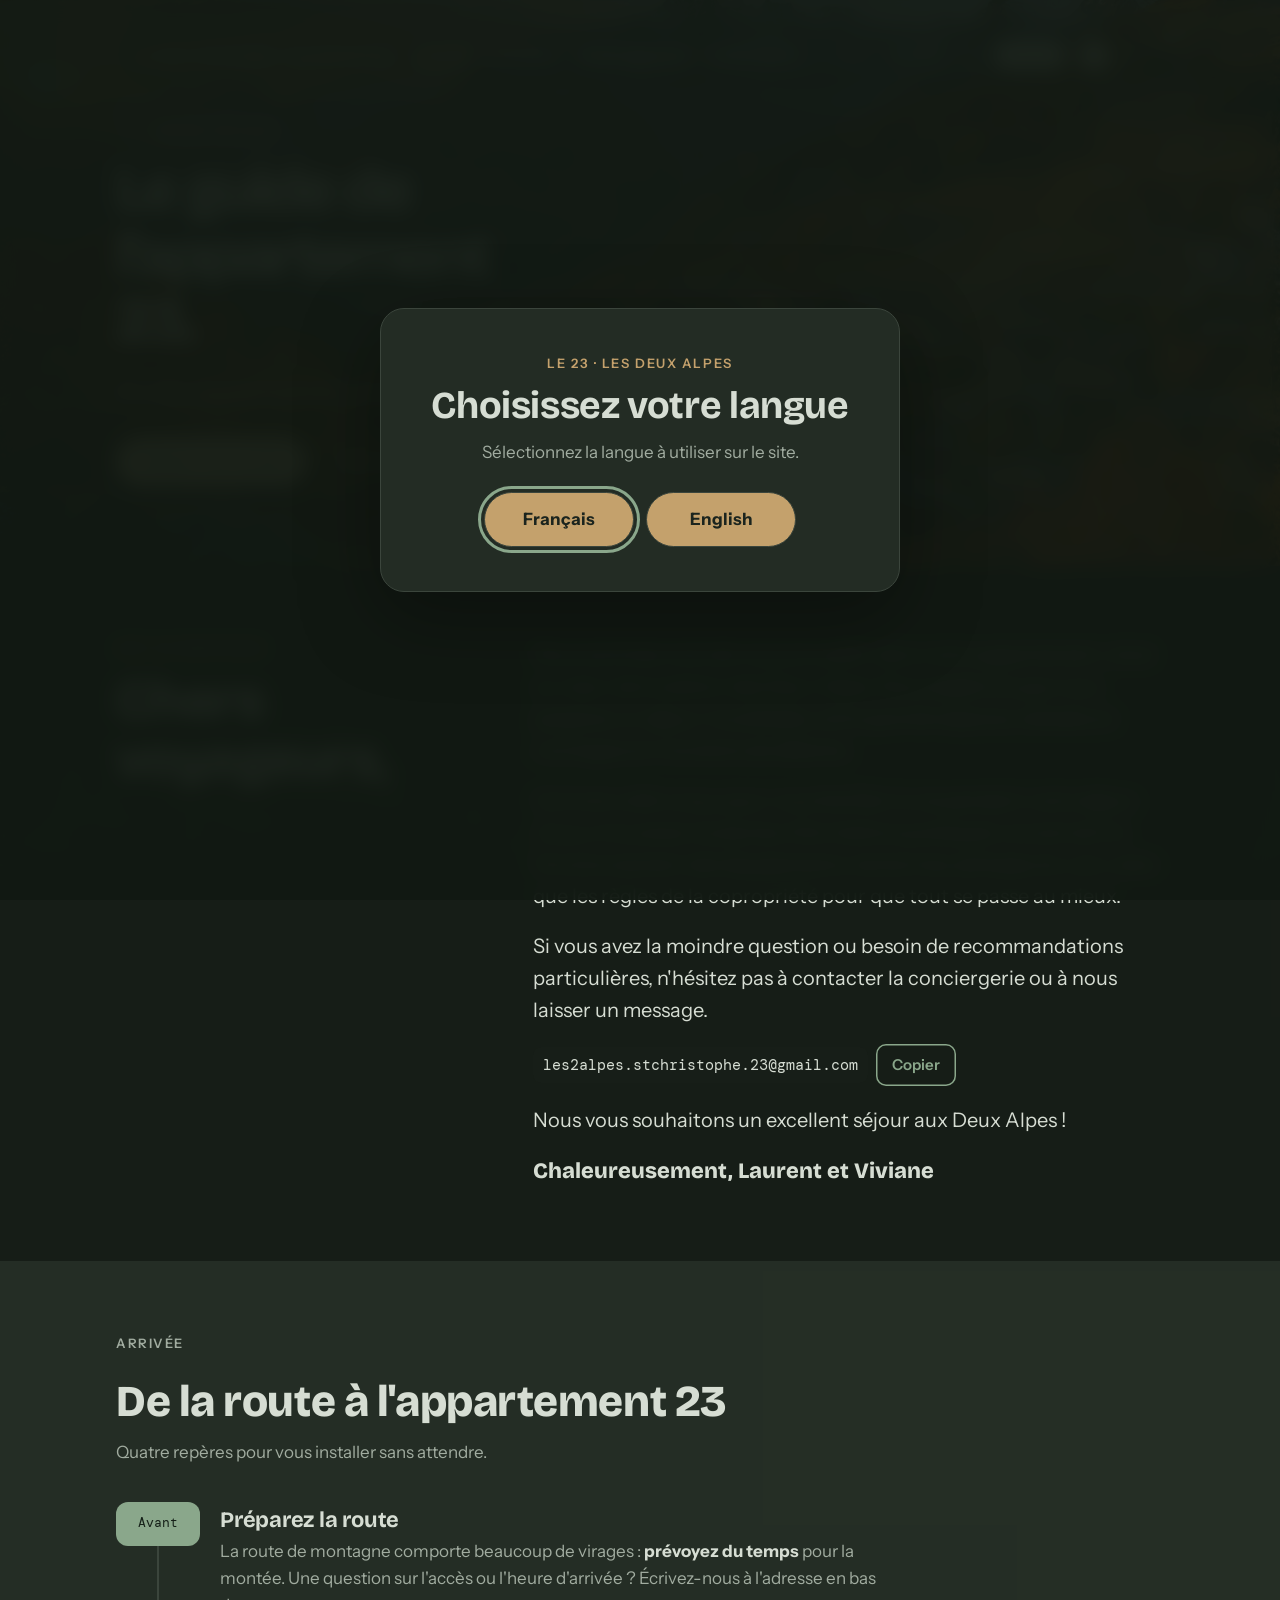
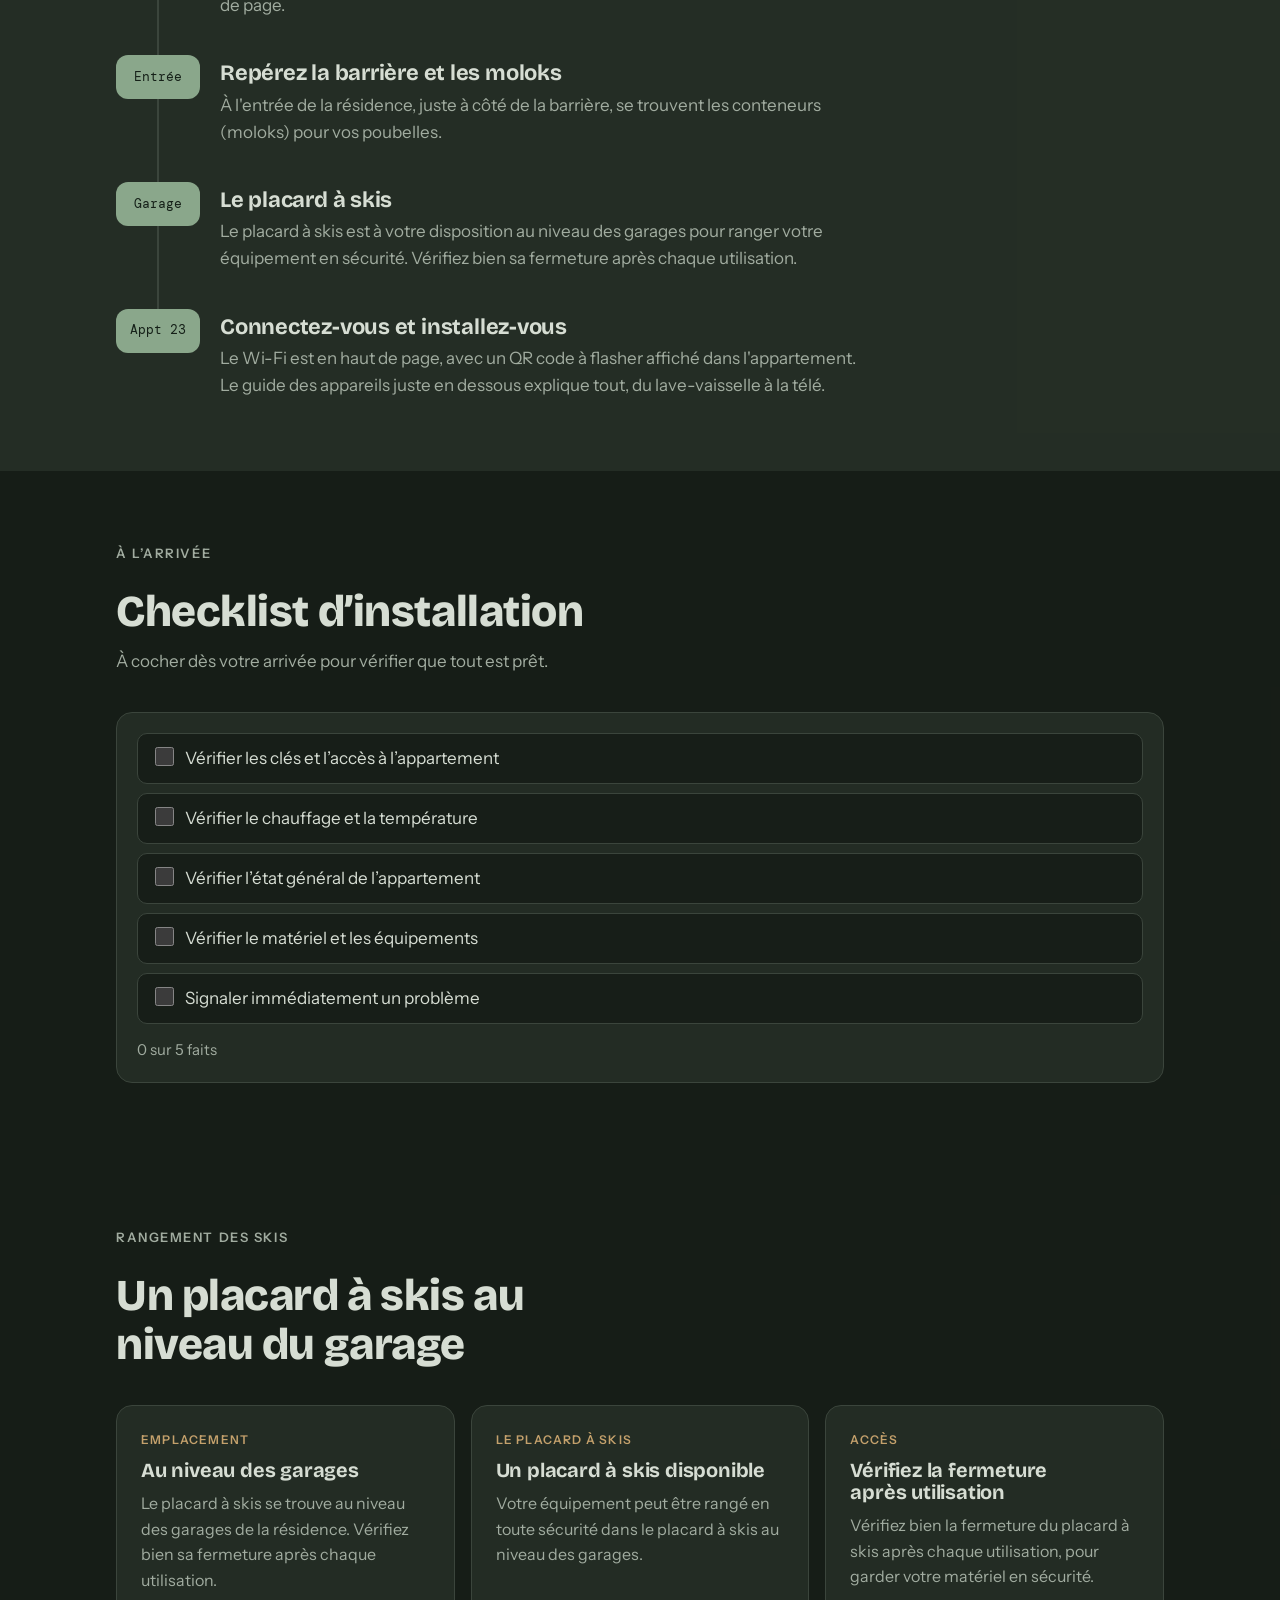
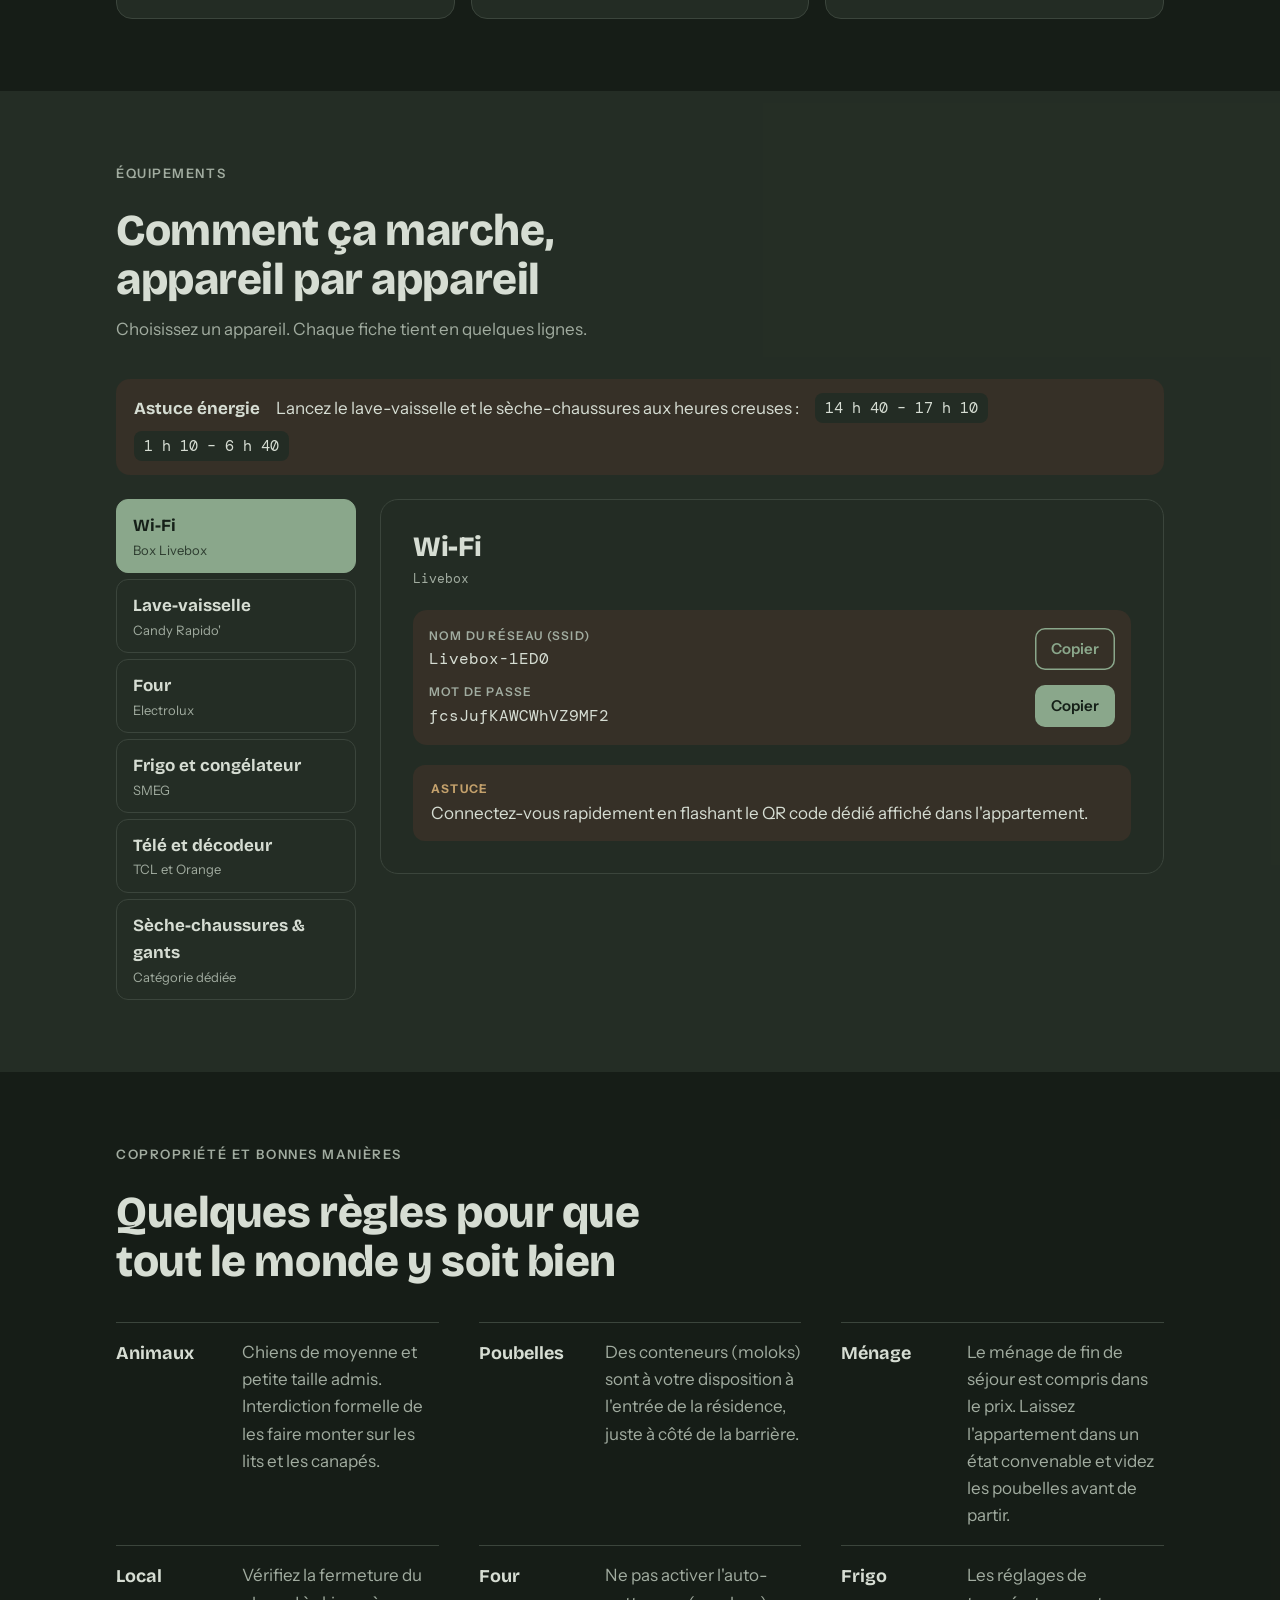
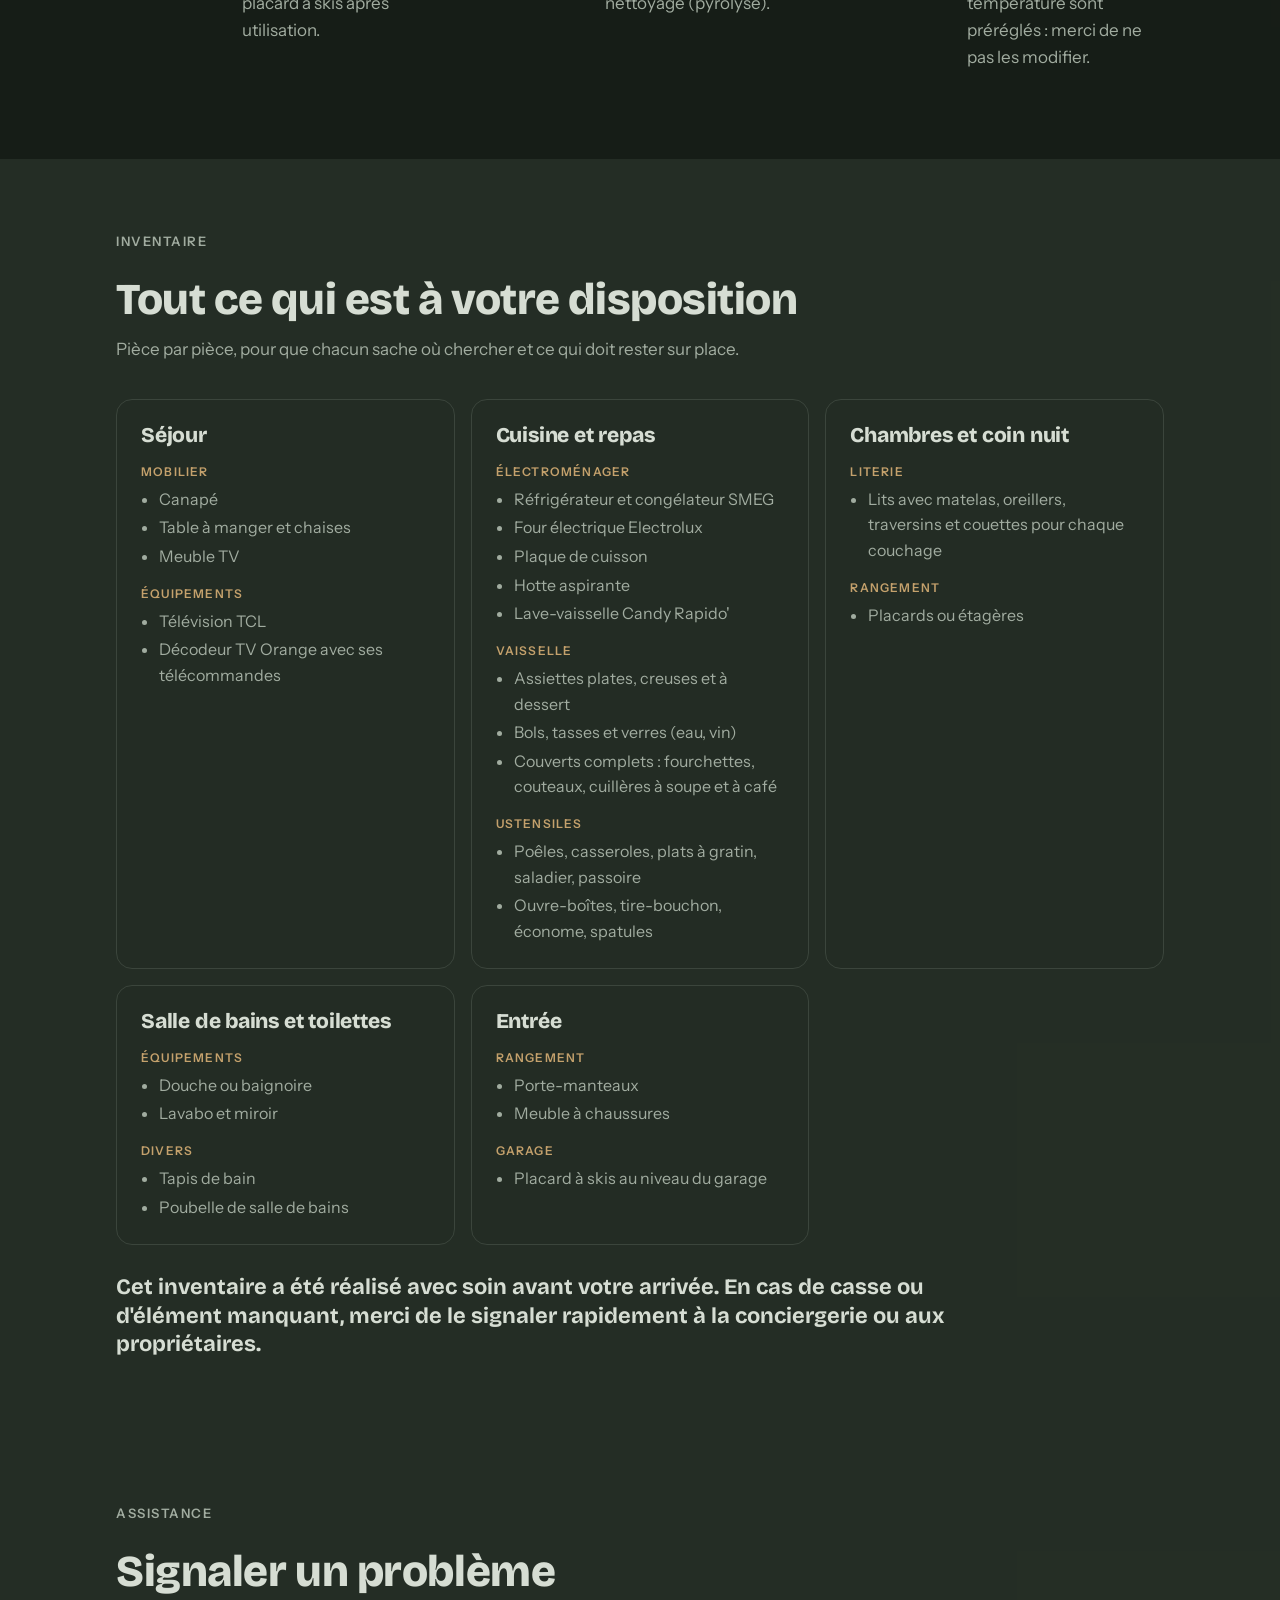
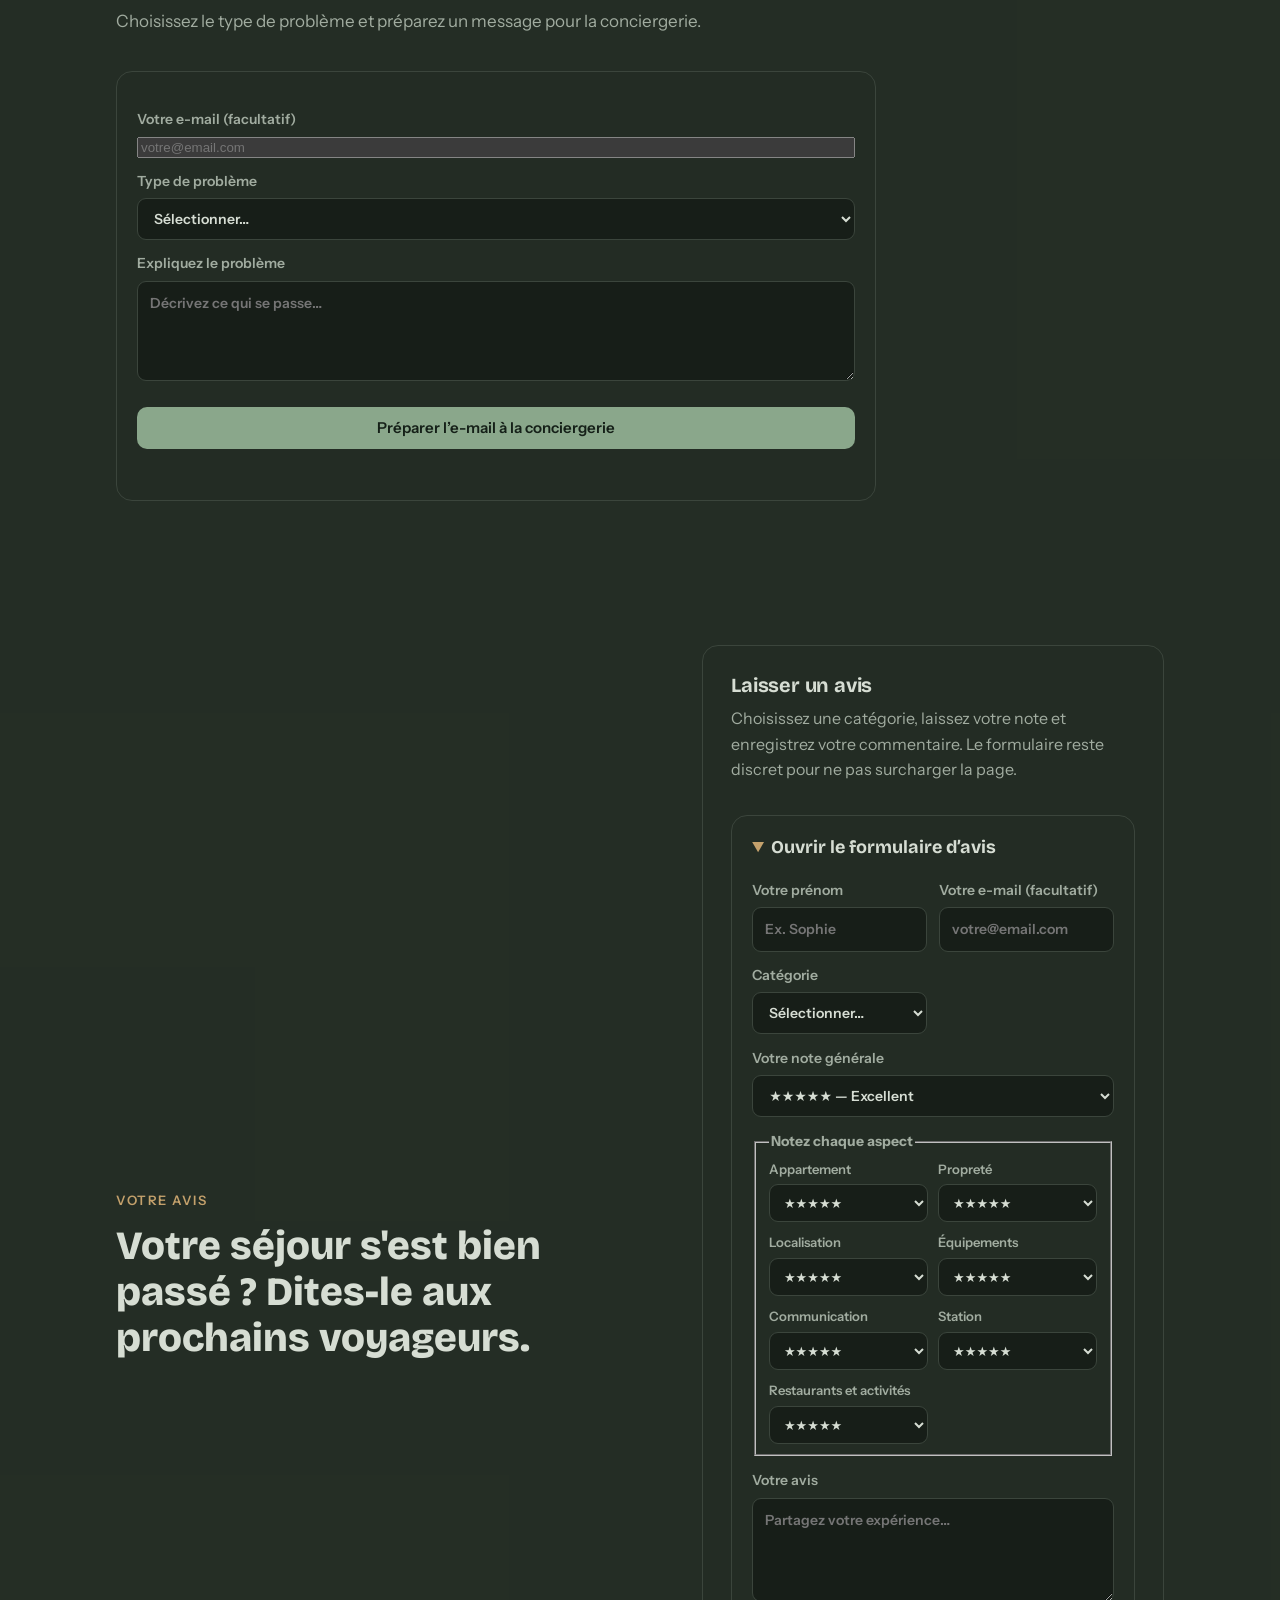
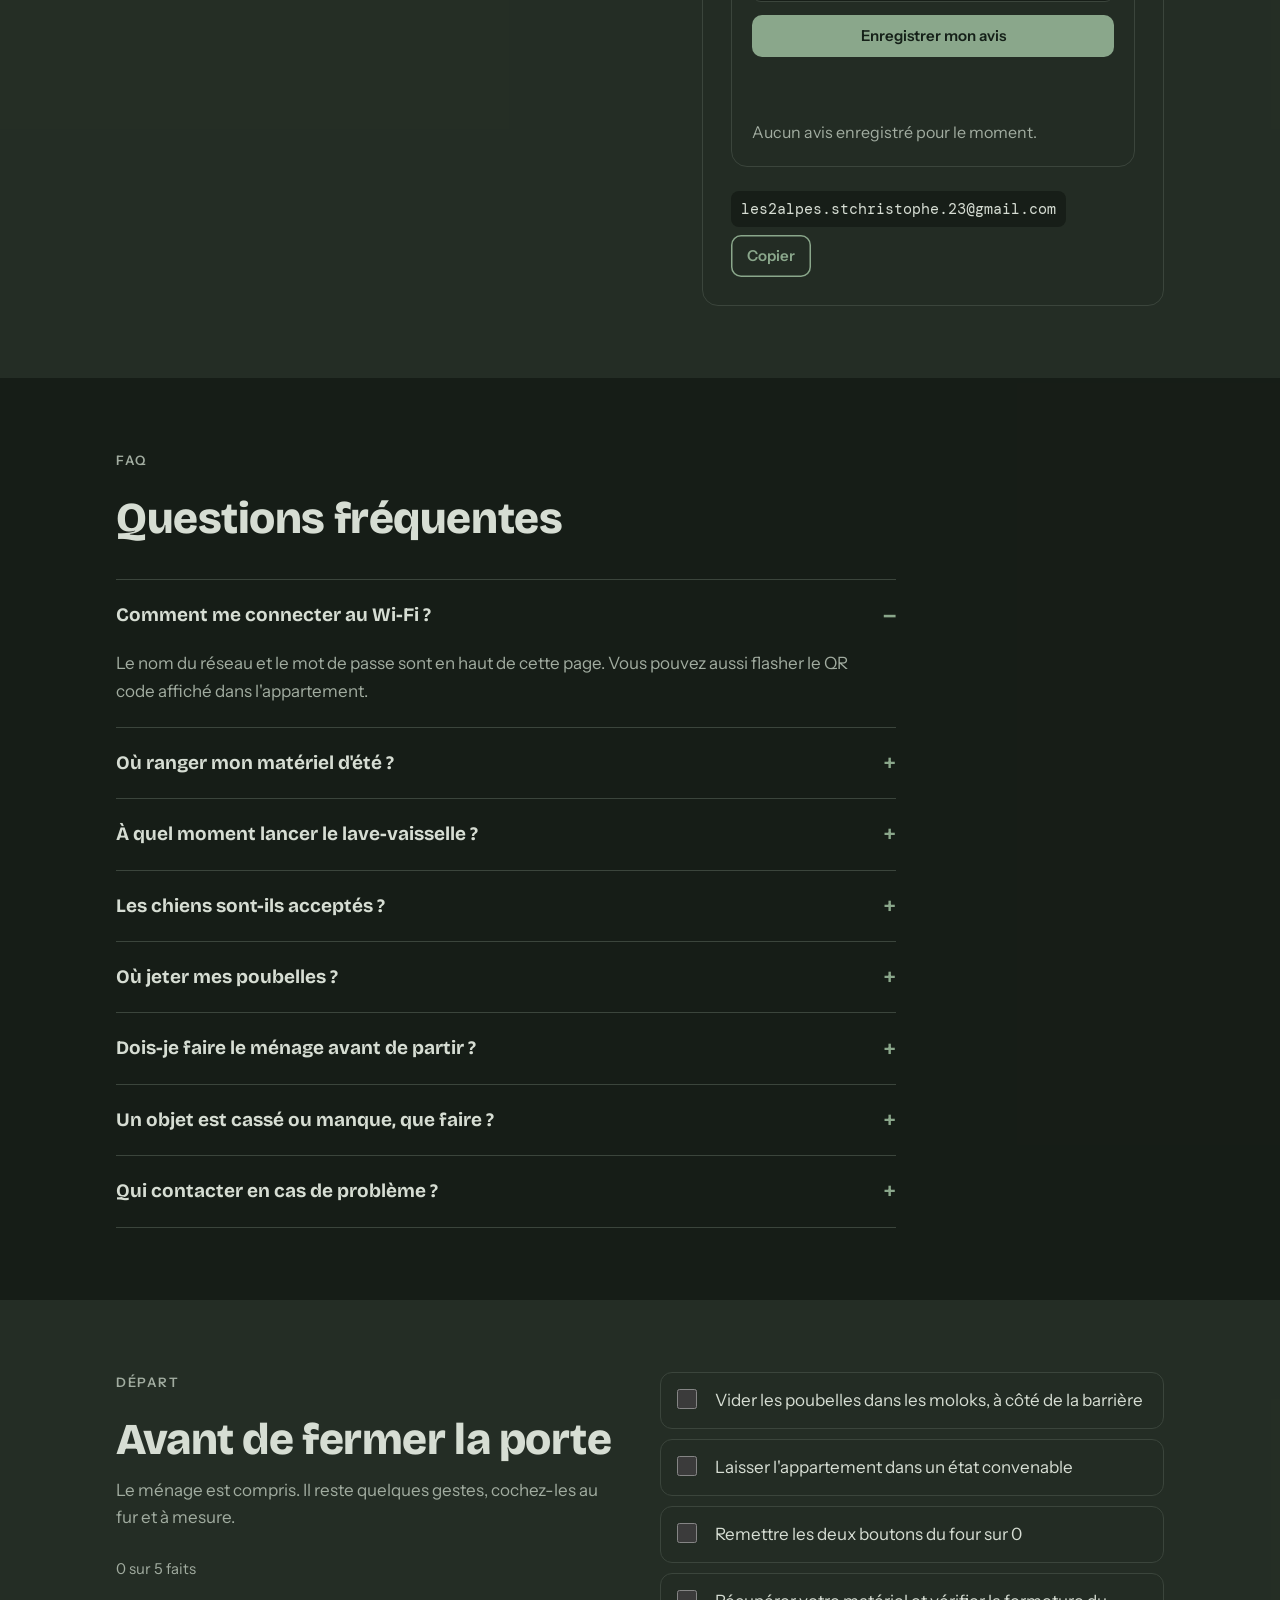
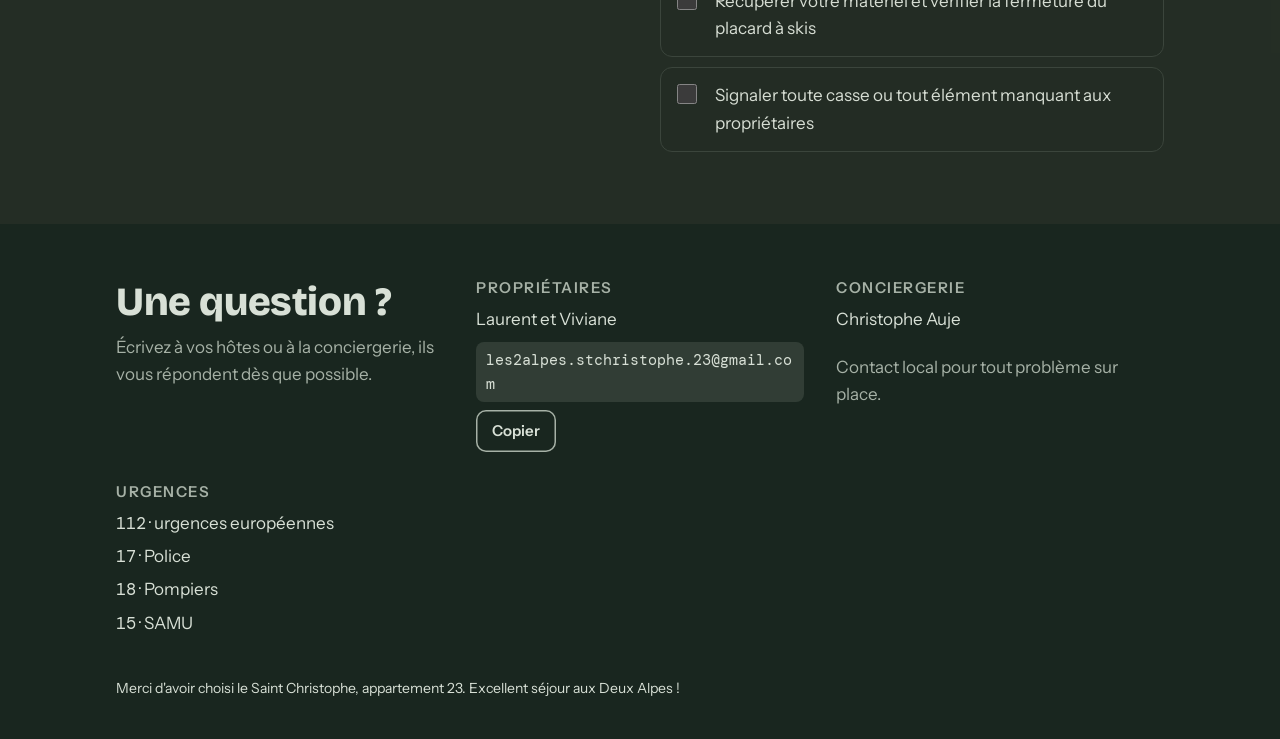
==== commit fc21c131: "Add files via upload" ====
--- a/logement.html
+++ b/logement.html
@@ -1,5 +1,5 @@
 <!DOCTYPE html>
-<html data-theme="dark" lang="fr"><head><meta charset="utf-8"/><meta content="width=device-width,initial-scale=1,viewport-fit=cover" name="viewport"/><meta content="Guide pratique de l’appartement 23 : arrivée, équipements, règles et informations utiles." name="description"/><title>Le logement — Le 23 · Appartement 23</title><link href="https://fonts.googleapis.com" rel="preconnect"/><link crossorigin="" href="https://fonts.gstatic.com" rel="preconnect"/><link href="https://fonts.googleapis.com/css2?family=Bricolage+Grotesque:opsz,wght@12..96,500;12..96,700;12..96,800&amp;family=Instrument+Sans:wght@400;500;600&amp;family=DM+Mono:wght@500&amp;display=swap" rel="stylesheet"/><script src="assets/le23-season.js"></script><link href="assets/le23.css" rel="stylesheet"/></head><body><header class="hero page-hero" data-page="apartment" id="top">
+<html data-theme="dark" lang="fr"><head><meta charset="utf-8"/><meta content="width=device-width,initial-scale=1,viewport-fit=cover" name="viewport"/><meta content="Guide pratique de l’appartement 23 : arrivée, équipements, règles et informations utiles." name="description"/><title>Le logement — Le 23 · Appartement 23</title><script>try { if (localStorage.getItem('le23-language-choice-v1') === 'done') document.documentElement.setAttribute('data-language-gate', 'done'); } catch (e) {}</script><link href="https://fonts.googleapis.com" rel="preconnect"/><link crossorigin="" href="https://fonts.gstatic.com" rel="preconnect"/><link href="https://fonts.googleapis.com/css2?family=Bricolage+Grotesque:opsz,wght@12..96,500;12..96,700;12..96,800&amp;family=Instrument+Sans:wght@400;500;600&amp;family=DM+Mono:wght@500&amp;display=swap" rel="stylesheet"/><script src="le23-season.js"></script><link href="le23.css" rel="stylesheet"/></head><body><div aria-describedby="language-gate-description" aria-labelledby="language-gate-title" aria-modal="true" class="language-gate" id="language-gate" role="dialog"><div class="language-gate-card"><p class="eyebrow">Le 23 · Les Deux Alpes</p><h2 id="language-gate-title">Choisissez votre langue</h2><p id="language-gate-description">Sélectionnez la langue à utiliser sur le site.</p><div class="language-gate-actions"><button data-language-choice="fr" type="button">Français</button><button data-language-choice="en" type="button">English</button></div></div></div><header class="hero page-hero" data-page="apartment" id="top">
 <canvas aria-hidden="true" id="fx"></canvas>
 <svg aria-hidden="true" class="ridges" preserveaspectratio="none" viewbox="0 0 1440 150">
 <path d="M0,95 L110,48 L200,80 L320,22 L440,84 L550,52 L690,104 L830,38 L950,88 L1090,30 L1220,86 L1330,56 L1440,92 L1440,150 L0,150 Z" fill="var(--r1)"></path>
@@ -391,4 +391,4 @@
 </div>
 <p class="fine">Merci d'avoir choisi le Saint Christophe, appartement 23. Excellent séjour aux Deux Alpes !</p>
 </div>
-</footer><script src="assets/le23.js"></script><script src="assets/le23-parallax.js"></script></body></html>+</footer><script src="le23.js"></script><script src="le23-parallax.js"></script></body></html>
--- a/le23.css
+++ b/le23.css
@@ -0,0 +1,649 @@
+:root{color-scheme:light;box-sizing:border-box;padding-top:env(safe-area-inset-top,0px);padding-bottom:env(safe-area-inset-bottom,0px)}html{scroll-padding-top:env(safe-area-inset-top,0px)}body{margin:0;padding:0;font:14px -apple-system,BlinkMacSystemFont,sans-serif;background:#fff;color:#000}img{max-width:100%}[hidden]:not([hidden=until-found i]){display:none!important}
+
+
+
+
+/* Concept : livret d'accueil posé sur les crêtes des 2 Alpes. Bandeau montagne qui change avec la saison (neige l'hiver, soleil l'été), étiquette Wi-Fi en laiton, guide des appareils en onglets, frise d'arrivée. */
+:root {
+  --bg: #F2F4F0;
+  --surface: #FFFFFF;
+  --ink: #14261F;
+  --muted: #566860;
+  --line: #D5DCD4;
+  --accent: #1F5E4B;
+  --on-accent: #FFFFFF;
+  --brass: #B9820F;
+  --brass-soft: #F4E7C6;
+  --hero-bg: #14304A;
+  --hero-ink: #F4F6F8;
+  --hero-muted: #B3C7DA;
+  --r1: #1D4262;
+  --r2: #8FB0C8;
+  --font-display: "Bricolage Grotesque", "Trebuchet MS", system-ui, sans-serif;
+  --font-body: "Instrument Sans", system-ui, -apple-system, "Segoe UI", sans-serif;
+  --font-mono: "DM Mono", ui-monospace, "SFMono-Regular", Menlo, monospace;
+}
+@media (prefers-color-scheme: dark) {
+  :root:not([data-theme="light"]) {
+    --bg: #0F1A16; --surface: #16251F; --ink: #E8EEE9; --muted: #9BAFA5; --line: #2A3B34;
+    --accent: #6FC4A5; --on-accent: #0F1A16; --brass: #E3B04B; --brass-soft: #3A2F14;
+    --hero-bg: #0A1A2B; --hero-ink: #E8EEF3; --hero-muted: #8CA5BC; --r1: #0F2740; --r2: #3A5870;
+    color-scheme: dark;
+  }
+}
+:root[data-theme="dark"] {
+  --bg: #0F1A16; --surface: #16251F; --ink: #E8EEE9; --muted: #9BAFA5; --line: #2A3B34;
+  --accent: #6FC4A5; --on-accent: #0F1A16; --brass: #E3B04B; --brass-soft: #3A2F14;
+  --hero-bg: #0A1A2B; --hero-ink: #E8EEF3; --hero-muted: #8CA5BC; --r1: #0F2740; --r2: #3A5870;
+  color-scheme: dark;
+}
+/* Saisons : quatre photos locales des 2 Alpes, choisies automatiquement selon la date. */
+:root[data-mode="winter"] { --hero-bg: #14304A; --hero-muted: #B3C7DA; --r1: #1D4262; --r2: #8FB0C8; }
+:root[data-mode="summer"] { --hero-bg: #1F6C88; --hero-muted: #D6ECF3; --r1: #2B7E7A; --r2: #4DA066; }
+:root[data-season="winter"] { --hero-image: url("les-2-alpes-pistes.jpg"); }
+:root[data-season="spring"] { --hero-image: url("les-2-alpes-panorama.jpg"); }
+:root[data-season="summer"] { --hero-image: url("les-2-alpes-randonnee.jpg"); }
+:root[data-season="autumn"] { --hero-image: url("les-2-alpes-automne-hd.webp"); }
+:root[data-season="winter"] { --site-bg: url("les-2-alpes-pistes.jpg"); }
+:root[data-season="spring"] { --site-bg: url("les-2-alpes-panorama.jpg"); }
+:root[data-season="summer"] { --site-bg: url("les-2-alpes-randonnee.jpg"); }
+:root[data-season="autumn"] { --site-bg: url("les-2-alpes-automne-hd.webp"); }
+@media (prefers-color-scheme: dark) {
+  :root:not([data-theme="light"])[data-season="winter"] { --hero-bg: #0A1A2B; --hero-muted: #8CA5BC; --r1: #0F2740; --r2: #3A5870; }
+  :root:not([data-theme="light"])[data-season="summer"] { --hero-bg: #0E3548; --hero-muted: #9FC6D4; --r1: #14485A; --r2: #2B6B49; }
+}
+:root[data-theme="dark"][data-season="winter"] { --hero-bg: #0A1A2B; --hero-muted: #8CA5BC; --r1: #0F2740; --r2: #3A5870; }
+:root[data-theme="dark"][data-season="summer"] { --hero-bg: #0E3548; --hero-muted: #9FC6D4; --r1: #14485A; --r2: #2B6B49; }
+
+:root[data-mode="winter"] [data-only="summer"],
+:root[data-mode="summer"] [data-only="winter"] { display: none !important; }
+
+*, *::before, *::after { box-sizing: border-box; }
+html { scroll-behavior: smooth; }
+html { background: var(--bg); }
+body {
+  position: relative; isolation: isolate; background: transparent; color: var(--ink);
+  font-family: var(--font-body); font-size: 17px; line-height: 1.6;
+}
+body::before { content: ""; position: fixed; inset: 0; z-index: -1; pointer-events: none; background-image: linear-gradient(rgba(242,244,240,.54), rgba(242,244,240,.54)), var(--site-bg); background-size: cover; background-position: center; opacity: .68; }
+:root[data-theme="dark"] body::before { background-image: linear-gradient(rgba(15,26,22,.62), rgba(15,26,22,.62)), var(--site-bg); }
+.band:not(.alt) { background-color: color-mix(in srgb, var(--bg) 70%, transparent); }
+
+h1, h2, h3 { font-family: var(--font-display); line-height: 1.1; margin: 0; text-wrap: balance; letter-spacing: -0.01em; }
+p { margin: 0; }
+a { color: var(--accent); }
+:focus-visible { outline: 3px solid var(--brass); outline-offset: 3px; border-radius: 4px; }
+
+.wrap {
+  width: 100%; max-width: 1080px; margin-inline: auto;
+  padding-left: max(16px, env(safe-area-inset-left, 0px));
+  padding-right: max(16px, env(safe-area-inset-right, 0px));
+}
+.band { padding-block: 72px; }
+.eyebrow {
+  font-size: 13px; font-weight: 600; letter-spacing: 0.12em; text-transform: uppercase;
+  color: var(--brass); margin-bottom: 12px;
+}
+.section-head { display: grid; gap: 12px; margin-bottom: 36px; max-width: 62ch; }
+.section-head h2 { font-size: clamp(30px, 5vw, 44px); font-weight: 800; }
+.section-head p { color: var(--muted); }
+.alt { background: color-mix(in srgb, var(--accent) 7%, var(--bg)); }
+
+/* Hero */
+.hero .eyebrow { display: inline-flex; align-items: center; gap: 9px; }
+.hero .eyebrow::before { content: ""; width: 28px; height: 1px; background: currentColor; opacity: .7; }
+.hero h1 { text-shadow: 0 4px 24px rgba(0,0,0,.22); }
+.hero .facts li { background: rgba(255,255,255,.08); backdrop-filter: blur(8px); }
+.hero { background: var(--hero-bg); color: var(--hero-ink); padding-block: 28px 150px; position: relative; overflow: hidden; isolation: isolate; background-image: linear-gradient(90deg, rgba(8, 23, 31, .82) 0%, rgba(8, 23, 31, .55) 46%, rgba(8, 23, 31, .18) 100%), var(--hero-image); background-size: cover; background-position: center; transition: background-image .6s ease, background-color .6s ease; }
+.hero > .wrap { position: relative; z-index: 1; }
+.ridges { position: absolute; left: 0; right: 0; bottom: -1px; width: 100%; height: 150px; z-index: 0; display: block; }
+#fx { position: absolute; inset: 0; width: 100%; height: 100%; z-index: 0; pointer-events: none; }
+.nav { display: flex; flex-wrap: wrap; gap: 10px 22px; align-items: center; justify-content: space-between; margin-bottom: 56px; }
+.brand { font-family: var(--font-display); font-weight: 800; font-size: 20px; }
+.nav ul { display: flex; flex-wrap: wrap; gap: 4px 18px; list-style: none; margin: 0; padding: 0; }
+.nav a { color: var(--hero-muted); text-decoration: none; font-size: 15px; font-weight: 500; }
+.nav a:hover { color: var(--hero-ink); }
+.season-switch { display: inline-flex; border: 1px solid color-mix(in srgb, var(--hero-ink) 32%, transparent); border-radius: 999px; padding: 3px; }
+.season-switch button { font: inherit; font-size: 14px; font-weight: 600; background: none; border: 0; color: var(--hero-muted); padding: 5px 16px; border-radius: 999px; cursor: pointer; }
+.season-switch button[aria-pressed="true"] { background: var(--hero-ink); color: var(--hero-bg); }
+.hero-grid { display: grid; grid-template-columns: minmax(0, 1.25fr) minmax(0, 1fr); gap: 48px; align-items: center; }
+.hero h1 { font-size: clamp(42px, 7.4vw, 78px); font-weight: 800; letter-spacing: -0.03em; }
+.hero .lead { margin-top: 20px; color: var(--hero-muted); max-width: 46ch; font-size: 19px; }
+.hero .facts { display: flex; flex-wrap: wrap; gap: 8px; margin-top: 28px; padding: 0; list-style: none; }
+.hero .facts li { border: 1px solid color-mix(in srgb, var(--hero-ink) 28%, transparent); border-radius: 999px; padding: 6px 14px; font-size: 14px; }
+
+.keytag {
+  background: var(--surface); color: var(--ink); border-radius: 22px; padding: 28px;
+  position: relative; display: grid; gap: 18px; min-width: 0;
+  box-shadow: 0 18px 40px rgba(0,0,0,0.28);
+}
+.keytag::before {
+  content: ""; position: absolute; top: 18px; right: 22px; width: 18px; height: 18px;
+  border-radius: 50%; background: var(--hero-bg); box-shadow: inset 0 0 0 3px var(--brass);
+}
+.keytag h2 { font-size: 22px; font-weight: 700; }
+.keytag dl { margin: 0; display: grid; grid-template-columns: auto minmax(0, 1fr); gap: 10px 20px; align-items: baseline; }
+.keytag dt { color: var(--muted); font-size: 14px; }
+.keytag dd { margin: 0; font-weight: 600; }
+.wifi-box { display: grid; gap: 10px; background: var(--brass-soft); border-radius: 14px; padding: 16px; }
+.wifi-box small { display: block; font-size: 12px; letter-spacing: .1em; text-transform: uppercase; color: var(--muted); font-weight: 600; }
+.wifi-row { display: flex; align-items: center; justify-content: space-between; gap: 10px; flex-wrap: wrap; }
+.wifi-row .val { font-family: var(--font-mono); font-size: 16px; overflow-wrap: anywhere; min-width: 0; }
+
+.btn {
+  font: inherit; font-weight: 600; font-size: 15px; cursor: pointer;
+  background: var(--accent); color: var(--on-accent); border: 0; border-radius: 10px; padding: 9px 16px;
+}
+.btn.ghost { background: transparent; color: var(--accent); box-shadow: inset 0 0 0 1.5px var(--accent); }
+.btn:hover { filter: brightness(1.08); }
+.btn[data-done="true"] { background: var(--brass); color: #fff; }
+
+
+/* Galerie photo : visuels locaux haute définition, avec recadrage propre et léger zoom au survol. */
+.photo-gallery { padding-top: 18px; }
+.photo-gallery .section-head { margin-bottom: 22px; }
+.photo-grid { display: grid; grid-template-columns: 1.15fr .85fr .85fr; gap: 14px; }
+.photo-card { margin: 0; min-width: 0; overflow: hidden; background: var(--surface); border: 1px solid var(--line); border-radius: 18px; box-shadow: 0 12px 30px rgba(20,38,31,.08); }
+.photo-card img { display: block; width: 100%; height: 210px; object-fit: cover; transition: transform .55s ease; }
+.photo-card:first-child img { height: 290px; }
+.photo-card:hover img { transform: scale(1.035); }
+.photo-card figcaption { padding: 13px 15px 15px; color: var(--muted); font-size: 14px; }
+.photo-card figcaption strong { display: block; margin-bottom: 3px; color: var(--ink); font-family: var(--font-display); font-size: 16px; }
+.photo-feature { display: grid; grid-template-columns: minmax(0, 1.2fr) minmax(220px, .8fr); gap: 22px; align-items: stretch; margin-top: 22px; }
+.photo-feature img { width: 100%; height: 220px; display: block; object-fit: cover; border-radius: 18px; box-shadow: 0 12px 28px rgba(20,38,31,.12); }
+.photo-feature figcaption { display: grid; align-content: center; padding: 22px; border-radius: 18px; background: var(--surface); border: 1px solid var(--line); color: var(--muted); }
+.photo-feature figcaption strong { display: block; margin-bottom: 7px; color: var(--ink); font-family: var(--font-display); font-size: 22px; }
+@media (max-width: 760px) { .photo-grid, .photo-feature { grid-template-columns: 1fr; } .photo-card img, .photo-card:first-child img, .photo-feature img { height: 220px; } }
+@media (prefers-reduced-motion: reduce) { .photo-card img { transition: none; } }
+:root[data-season="winter"] [data-photo-season]:not([data-photo-season="winter"]),
+:root[data-season="spring"] [data-photo-season]:not([data-photo-season="spring"]),
+:root[data-season="summer"] [data-photo-season]:not([data-photo-season="summer"]),
+:root[data-season="autumn"] [data-photo-season]:not([data-photo-season="autumn"]) { display: none !important; }
+.photo-gallery .photo-card img { height: clamp(260px, 38vw, 440px); }
+.photo-gallery .photo-card { max-width: 940px; margin-inline: auto; }
+
+
+.photo-grid-extra { grid-template-columns: repeat(3, minmax(0, 1fr)); max-width: none !important; }
+.photo-grid-extra .photo-card img, .photo-grid-extra .photo-card:first-child img { height: 250px; }
+@media (max-width: 760px) { .photo-grid-extra { grid-template-columns: 1fr; } .photo-grid-extra .photo-card img, .photo-grid-extra .photo-card:first-child img { height: 230px; } }
+
+
+.photo-controls { display: flex; flex-wrap: wrap; align-items: center; gap: 8px; margin-top: 16px; }
+.photo-controls button { font: inherit; border: 1px solid var(--line); border-radius: 999px; padding: 7px 12px; background: var(--surface); color: var(--ink); cursor: pointer; }
+.photo-controls button:hover { border-color: var(--accent); color: var(--accent); }
+#photo-indicator { color: var(--muted); font-size: 14px; min-width: 86px; }
+body::before { transition: opacity .38s ease; }
+body.photo-changing::before { opacity: 0; }
+.weather-live { display: grid; grid-template-columns: minmax(0,1fr) auto; gap: 20px; align-items: center; margin-bottom: 18px; padding: 22px; border: 1px solid var(--line); border-radius: 16px; background: var(--surface); }
+.weather-live h3 { margin: 7px 0 5px; font-size: 27px; }
+.weather-value { font-family: var(--font-display); font-size: 42px; font-weight: 800; color: var(--accent); white-space: nowrap; }
+.weather-meta { color: var(--muted); font-size: 14px; }
+.weather-live-actions { display: flex; flex-wrap: wrap; gap: 9px; margin-top: 14px; }
+.weather-live-actions a { text-decoration: none; }
+.mobile-action-bar { display: none; }
+@media (max-width: 760px) {
+  body { padding-bottom: 76px; }
+  .weather-live { grid-template-columns: 1fr; }
+  .mobile-action-bar { position: fixed; z-index: 50; display: grid; grid-template-columns: repeat(4, 1fr); gap: 5px; left: 0; right: 0; bottom: 0; padding: 8px max(8px, env(safe-area-inset-left)) calc(8px + env(safe-area-inset-bottom, 0px)) max(8px, env(safe-area-inset-right)); background: color-mix(in srgb, var(--surface) 94%, transparent); border-top: 1px solid var(--line); box-shadow: 0 -8px 22px rgba(20,38,31,.12); backdrop-filter: blur(12px); }
+  .mobile-action-bar a { min-width: 0; padding: 8px 4px; border-radius: 9px; color: var(--accent); text-align: center; text-decoration: none; font-size: 11px; font-weight: 700; line-height: 1.15; }
+  .mobile-action-bar a:last-child { color: #fff; background: #B42318; }
+}
+
+/* Mot de bienvenue */
+.letter { display: grid; grid-template-columns: minmax(0, 0.8fr) minmax(0, 1.4fr); gap: 56px; align-items: start; }
+.letter h2 { font-size: clamp(34px, 5.4vw, 54px); font-weight: 800; }
+.letter .body { display: grid; gap: 18px; font-size: 20px; line-height: 1.6; max-width: 56ch; }
+.letter .body p:first-child { font-family: var(--font-display); font-weight: 700; font-size: 26px; line-height: 1.25; }
+.sign { font-family: var(--font-display); font-weight: 800; font-size: 22px; }
+.mail-line { display: flex; flex-wrap: wrap; gap: 8px; align-items: center; }
+
+/* Arrivée : frise */
+.steps { list-style: none; margin: 0; padding: 0; display: grid; gap: 0; max-width: 760px; }
+.step { display: grid; grid-template-columns: 84px minmax(0, 1fr); gap: 20px; position: relative; padding-bottom: 36px; }
+.step:last-child { padding-bottom: 0; }
+.step::before { content: ""; position: absolute; left: 41px; top: 44px; bottom: 0; width: 2px; background: var(--line); }
+.step:last-child::before { display: none; }
+.when {
+  width: 84px; height: 44px; border-radius: 12px; background: var(--accent); color: var(--on-accent);
+  display: grid; place-items: center; font-family: var(--font-mono); font-size: 13px; position: relative; z-index: 1;
+}
+.step h3 { font-size: 22px; font-weight: 700; margin-bottom: 6px; padding-top: 6px; }
+.step p { color: var(--muted); }
+.step p strong { color: var(--ink); }
+
+/* Cartes génériques */
+.cards { display: grid; grid-template-columns: repeat(auto-fit, minmax(min(100%, 290px), 1fr)); gap: 16px; }
+.card { background: var(--surface); border: 1px solid var(--line); border-radius: 16px; padding: 24px; display: grid; gap: 10px; align-content: start; min-width: 0; }
+.card h3 { font-size: 20px; font-weight: 700; }
+.card p, .card li { color: var(--muted); font-size: 16px; }
+.card ul { margin: 0; padding-left: 18px; display: grid; gap: 4px; }
+.card .tag { font-size: 12px; letter-spacing: .1em; text-transform: uppercase; font-weight: 600; color: var(--brass); }
+.mono { font-family: var(--font-mono); font-size: 15px; color: var(--ink); background: var(--bg); border-radius: 8px; padding: 6px 10px; display: inline-block; overflow-wrap: anywhere; }
+.copy-line { display: flex; flex-wrap: wrap; gap: 8px; align-items: center; }
+
+/* Guide des appareils */
+.energy { display: flex; flex-wrap: wrap; align-items: center; gap: 8px 16px; background: var(--brass-soft); border-radius: 14px; padding: 14px 18px; margin-bottom: 24px; }
+.energy b { font-family: var(--font-display); font-size: 17px; }
+.energy .slot { font-family: var(--font-mono); font-size: 15px; background: var(--surface); border-radius: 8px; padding: 3px 10px; }
+.guide { display: grid; grid-template-columns: 240px minmax(0, 1fr); gap: 24px; align-items: start; }
+.tablist { display: grid; gap: 6px; }
+.tab { font: inherit; text-align: left; cursor: pointer; background: transparent; color: var(--ink); border: 1px solid var(--line); border-radius: 12px; padding: 12px 16px; display: grid; gap: 0; }
+.tab span { font-family: var(--font-display); font-weight: 700; font-size: 17px; }
+.tab small { color: var(--muted); font-size: 13px; }
+.tab:hover { border-color: var(--accent); }
+.tab[aria-selected="true"] { background: var(--accent); color: var(--on-accent); border-color: var(--accent); }
+.tab[aria-selected="true"] small { color: color-mix(in srgb, var(--on-accent) 80%, transparent); }
+.panel { background: var(--surface); border: 1px solid var(--line); border-radius: 18px; padding: 32px; min-width: 0; display: grid; gap: 20px; }
+.panel h3 { font-size: 28px; font-weight: 800; }
+.panel .brandtag { font-family: var(--font-mono); font-size: 13px; color: var(--muted); display: block; margin-top: 6px; }
+.mini-steps { list-style: none; margin: 0; padding: 0; display: grid; gap: 14px; counter-reset: s; }
+.mini-steps > li { counter-increment: s; display: grid; grid-template-columns: 34px minmax(0, 1fr); gap: 14px; align-items: start; }
+.mini-steps > li::before { content: counter(s); width: 34px; height: 34px; border-radius: 50%; background: color-mix(in srgb, var(--accent) 14%, var(--surface)); color: var(--accent); display: grid; place-items: center; font-family: var(--font-mono); font-size: 14px; }
+.mini-steps b { display: block; }
+.mini-steps span, .panel p { color: var(--muted); }
+.mini-steps ul { margin: 6px 0 0; padding-left: 18px; color: var(--muted); display: grid; gap: 2px; }
+.tip { background: var(--brass-soft); border-radius: 12px; padding: 14px 18px; display: grid; gap: 2px; }
+.tip b { font-size: 12px; letter-spacing: .1em; text-transform: uppercase; color: var(--brass); }
+.tip span { color: var(--ink); }
+.stats { display: grid; grid-template-columns: repeat(auto-fit, minmax(min(100%, 200px), 1fr)); gap: 12px; }
+.stat { background: color-mix(in srgb, var(--accent) 9%, var(--surface)); border-radius: 14px; padding: 16px 18px; display: grid; gap: 2px; }
+.stat b { font-family: var(--font-display); font-size: 40px; line-height: 1; font-weight: 800; color: var(--accent); }
+.stat span { color: var(--muted); font-size: 15px; }
+.modes { display: grid; grid-template-columns: repeat(auto-fit, minmax(min(100%, 200px), 1fr)); gap: 12px; }
+.mode { border: 1px solid var(--line); border-radius: 12px; padding: 14px 16px; display: grid; gap: 2px; }
+.mode b { font-family: var(--font-display); font-size: 17px; }
+.mode span { color: var(--muted); font-size: 15px; }
+.zones { display: grid; gap: 10px; }
+.zones div { display: grid; grid-template-columns: 130px minmax(0, 1fr); gap: 12px; padding-top: 10px; border-top: 1px solid var(--line); }
+.zones b { font-family: var(--font-display); }
+.zones span { color: var(--muted); }
+
+/* Local à skis */
+.three { display: grid; grid-template-columns: repeat(auto-fit, minmax(min(100%, 260px), 1fr)); gap: 16px; }
+
+/* Règles */
+.rules { display: grid; grid-template-columns: repeat(auto-fit, minmax(min(100%, 320px), 1fr)); gap: 0 40px; list-style: none; padding: 0; margin: 0; }
+.rules li { display: grid; grid-template-columns: 110px minmax(0, 1fr); gap: 16px; padding: 16px 0; border-top: 1px solid var(--line); }
+.rules b { font-family: var(--font-display); font-size: 18px; }
+.rules span { color: var(--muted); }
+
+/* Inventaire */
+.rooms { display: grid; grid-template-columns: repeat(auto-fit, minmax(min(100%, 300px), 1fr)); gap: 16px; }
+.room { background: var(--surface); border: 1px solid var(--line); border-radius: 16px; padding: 24px; display: grid; gap: 14px; align-content: start; min-width: 0; }
+.room h3 { font-size: 21px; font-weight: 800; }
+.room h4 { margin: 0; font-size: 12px; letter-spacing: .1em; text-transform: uppercase; color: var(--brass); font-weight: 600; }
+.room ul { margin: 0; padding-left: 18px; display: grid; gap: 3px; color: var(--muted); font-size: 16px; }
+.room .grp { display: grid; gap: 6px; }
+.note { margin: 28px 0 0; max-width: 62ch; font-family: var(--font-display); font-size: 22px; line-height: 1.3; font-weight: 700; }
+
+/* Autour */
+.around { display: grid; grid-template-columns: repeat(auto-fit, minmax(min(100%, 230px), 1fr)); gap: 16px; }
+.spot { border-top: 3px solid var(--brass); padding-top: 14px; display: grid; gap: 4px; align-content: start; }
+.spot .dist { font-family: var(--font-mono); font-size: 14px; color: var(--accent); }
+.spot h3 { font-size: 19px; font-weight: 700; }
+.spot p { color: var(--muted); font-size: 16px; }
+
+
+/* Adresses utiles autour de la résidence */
+.address-grid { display: grid; grid-template-columns: repeat(auto-fit, minmax(min(100%, 270px), 1fr)); gap: 14px; margin-top: 30px; }
+.address-card { display: grid; gap: 8px; padding: 20px; background: var(--surface); border: 1px solid var(--line); border-radius: 16px; box-shadow: 0 10px 24px rgba(20,38,31,.06); }
+.address-card .address-type { color: var(--brass); font-size: 12px; font-weight: 700; letter-spacing: .1em; text-transform: uppercase; }
+.address-card h3 { font-size: 20px; }
+.address-card p { color: var(--muted); font-size: 15px; }
+.address-card address { color: var(--ink); font-style: normal; font-size: 15px; line-height: 1.45; }
+.address-card .map-link { justify-self: start; margin-top: 4px; color: var(--accent); font-size: 14px; font-weight: 700; text-decoration: none; }
+.address-card .map-link:hover { text-decoration: underline; }
+.address-note { margin-top: 18px; color: var(--muted); font-size: 14px; }
+
+
+.address-category { margin-top: 34px; }
+.address-category:first-of-type { margin-top: 28px; }
+.address-category > h3 { display: flex; align-items: center; gap: 10px; margin: 0 0 14px; font-family: var(--font-display); font-size: 24px; }
+.address-category h3::before { content: ""; width: 28px; height: 3px; border-radius: 99px; background: var(--brass); }
+.address-category .address-grid { margin-top: 0; }
+.near-badge { display: inline-block; margin-left: 6px; padding: 3px 8px; border-radius: 99px; background: var(--brass-soft); color: var(--brass); font: 600 11px var(--font-body); letter-spacing: .04em; vertical-align: middle; }
+.skipass-note { margin: 14px 0 0; padding: 14px 16px; border-radius: 12px; background: var(--brass-soft); color: var(--ink); font-size: 15px; }
+.skipass-note a { color: var(--accent); font-weight: 700; }
+
+
+.distance-group { margin-top: 34px; }
+.distance-group:first-of-type { margin-top: 28px; }
+.distance-group > h3 { display: flex; align-items: center; gap: 10px; margin: 0 0 14px; font-family: var(--font-display); font-size: 24px; }
+.distance-group > h3::before { content: ""; width: 28px; height: 3px; border-radius: 99px; background: var(--brass); }
+.distance-group .address-grid { margin-top: 0; }
+.distance-label { display: inline-block; margin-left: auto; padding: 5px 10px; border-radius: 99px; background: var(--brass-soft); color: var(--brass); font: 600 12px var(--font-body); white-space: nowrap; }
+
+
+.category-section { margin-top: 34px; }
+.category-section:first-of-type { margin-top: 28px; }
+.category-section > h3 { display: flex; align-items: center; gap: 10px; margin: 0 0 14px; font-family: var(--font-display); font-size: 24px; }
+.category-section > h3::before { content: ""; width: 28px; height: 3px; border-radius: 99px; background: var(--brass); }
+.category-section .address-grid { margin-top: 0; }
+.distance-chip { display: inline-block; margin: 6px 0 0; width: max-content; padding: 4px 9px; border-radius: 99px; background: var(--brass-soft); color: var(--brass); font: 600 12px var(--font-body); }
+
+/* Avis */
+.feedback { display: grid; grid-template-columns: minmax(0, 1.2fr) minmax(0, 1fr); gap: 32px; align-items: center; }
+.feedback .big { font-family: var(--font-display); font-weight: 800; font-size: clamp(28px, 4.4vw, 40px); line-height: 1.15; text-wrap: balance; }
+.feedback .card { padding: 28px; }
+
+
+/* Module d’avis compact et repliable */
+.review-embed { margin-top: 22px; border: 1px solid var(--line); border-radius: 16px; background: var(--surface); overflow: hidden; }
+.review-embed summary { cursor: pointer; padding: 17px 20px; color: var(--ink); font-family: var(--font-display); font-weight: 700; font-size: 18px; }
+.review-embed summary::marker { color: var(--brass); }
+.review-form { display: grid; gap: 13px; padding: 0 20px 20px; }
+.review-form label { display: grid; gap: 6px; color: var(--muted); font-size: 14px; font-weight: 600; }
+.review-form input, .review-form select, .review-form textarea { width: 100%; border: 1px solid var(--line); border-radius: 9px; padding: 10px 12px; background: var(--bg); color: var(--ink); font: inherit; }
+.review-form textarea { min-height: 104px; resize: vertical; }
+.review-form .form-row { display: grid; grid-template-columns: 1fr 1fr; gap: 12px; }
+.review-status { color: var(--accent); font-size: 14px; min-height: 1.4em; }
+.review-list { display: grid; gap: 10px; margin-top: 15px; }
+.review-item { padding: 13px 15px; border: 1px solid var(--line); border-radius: 12px; background: color-mix(in srgb, var(--accent) 5%, var(--surface)); }
+.review-item .review-meta { display: flex; flex-wrap: wrap; gap: 8px; align-items: center; margin-bottom: 5px; color: var(--muted); font-size: 13px; }
+.review-item .review-stars { color: var(--brass); letter-spacing: .08em; }
+.review-item p { color: var(--ink); font-size: 15px; }
+.review-empty { color: var(--muted); font-size: 14px; }
+@media (max-width: 560px) { .review-form .form-row { grid-template-columns: 1fr; } }
+
+
+.address-filter { display: flex; align-items: end; gap: 12px; margin: 24px 0 8px; padding: 15px 17px; border: 1px solid var(--line); border-radius: 14px; background: var(--surface); }
+.address-filter label { display: grid; gap: 6px; color: var(--muted); font-size: 14px; font-weight: 700; flex: 1; }
+.address-filter select { width: 100%; border: 1px solid var(--line); border-radius: 9px; padding: 11px 12px; background: var(--bg); color: var(--ink); font: inherit; }
+.address-filter-note { margin: 0; color: var(--muted); font-size: 13px; }
+.category-section.is-hidden { display: none; }
+@media (max-width: 560px) { .address-filter { display: block; } .address-filter-note { margin-top: 9px; } }
+
+
+.mobility-section { padding-top: 18px; }
+.mobility-hero { width: 100%; display: block; aspect-ratio: 3 / 1; object-fit: cover; border-radius: 18px; box-shadow: 0 14px 34px rgba(20,38,31,.12); margin: 20px 0 22px; }
+.mobility-grid { display: grid; grid-template-columns: repeat(2, minmax(0, 1fr)); gap: 18px; }
+.mobility-card { padding: 22px; border: 1px solid var(--line); border-radius: 16px; background: var(--surface); }
+.mobility-card h3 { margin: 8px 0 10px; font-family: var(--font-display); font-size: 24px; }
+.mobility-card address { margin: 12px 0; color: var(--muted); font-style: normal; line-height: 1.65; }
+.mobility-actions { display: flex; flex-wrap: wrap; gap: 9px; margin-top: 16px; }
+.mobility-actions a { text-decoration: none; }
+@media (max-width: 760px) { .mobility-grid { grid-template-columns: 1fr; } .mobility-hero { aspect-ratio: 2.2 / 1; } }
+
+
+.interactive-map { margin-top: 24px; border: 1px solid var(--line); border-radius: 18px; overflow: hidden; background: var(--surface); box-shadow: 0 14px 34px rgba(20,38,31,.12); }
+.interactive-map iframe { display: block; width: 100%; height: 620px; border: 0; }
+.interactive-map-fallback { display: flex; align-items: center; justify-content: space-between; gap: 18px; padding: 16px 18px; border-top: 1px solid var(--line); }
+.interactive-map-fallback p { margin: 0; color: var(--muted); font-size: 14px; }
+.navette-card { display: grid; grid-template-columns: 1fr auto; gap: 20px; align-items: center; margin-top: 22px; padding: 22px; border: 1px solid var(--line); border-radius: 16px; background: var(--surface); }
+.navette-card h3 { margin: 7px 0 8px; font-family: var(--font-display); font-size: 24px; }
+.navette-actions { display: flex; flex-wrap: wrap; gap: 9px; }
+.navette-actions a { text-decoration: none; }
+@media (max-width: 760px) { .interactive-map iframe { height: 520px; } .interactive-map-fallback, .navette-card { display: block; } .interactive-map-fallback .btn, .navette-actions { margin-top: 12px; } }
+
+
+.map-preview { position: relative; display: block; overflow: hidden; color: #fff; text-decoration: none; background: #1d2948; }
+.map-preview img { display: block; width: 100%; aspect-ratio: 3 / 1; object-fit: cover; opacity: .9; transition: transform .35s ease, opacity .35s ease; }
+.map-preview span { position: absolute; left: 50%; top: 50%; transform: translate(-50%, -50%); padding: 12px 17px; border-radius: 999px; background: rgba(20, 30, 56, .9); font-weight: 800; white-space: nowrap; }
+.map-preview:hover img { transform: scale(1.025); opacity: 1; }
+@media (max-width: 560px) { .map-preview img { aspect-ratio: 2.2 / 1; } .map-preview span { font-size: 13px; } }
+
+
+.quick-band { padding-block: 22px; background: var(--surface); border-bottom: 1px solid var(--line); }
+.quick-actions { display: flex; flex-wrap: wrap; gap: 10px; align-items: center; }
+.quick-actions .btn { text-decoration: none; }
+.btn.danger { background: #B42318; color: #fff; }
+.btn.danger:hover { background: #8F1D14; }
+.lang-switch { display: inline-flex; gap: 3px; margin-left: 8px; border: 1px solid color-mix(in srgb, var(--hero-ink) 32%, transparent); border-radius: 999px; padding: 3px; }
+.lang-switch button { font: inherit; font-size: 13px; border: 0; border-radius: 999px; padding: 5px 9px; cursor: pointer; color: var(--hero-muted); background: transparent; }
+.lang-switch button[aria-pressed="true"] { color: var(--hero-bg); background: var(--hero-ink); }
+.tool-grid { display: grid; grid-template-columns: repeat(auto-fit, minmax(min(100%, 240px), 1fr)); gap: 14px; }
+.tool-card { padding: 20px; border: 1px solid var(--line); border-radius: 16px; background: var(--surface); }
+.tool-card h3 { font-size: 22px; margin: 8px 0 8px; }
+.tool-card p { color: var(--muted); }
+.tool-card .btn { display: inline-block; margin-top: 14px; text-decoration: none; }
+.live-links { display: flex; flex-wrap: wrap; gap: 9px; margin-top: 18px; }
+.live-links a { text-decoration: none; }
+.today-list, .arrival-list { list-style: none; padding: 0; margin: 0; display: grid; gap: 9px; }
+.today-list label, .arrival-list label { display: grid; grid-template-columns: 24px minmax(0,1fr); gap: 10px; align-items: start; padding: 11px 13px; border: 1px solid var(--line); border-radius: 10px; background: var(--bg); cursor: pointer; }
+.today-list input, .arrival-list input { width: 19px; height: 19px; margin-top: 2px; accent-color: var(--accent); }
+.today-list input:checked + span, .arrival-list input:checked + span { color: var(--muted); text-decoration: line-through; }
+.issue-card { max-width: 760px; }
+.issue-form { display: grid; gap: 12px; margin-top: 16px; }
+.issue-form label { display: grid; gap: 6px; color: var(--muted); font-size: 14px; font-weight: 600; }
+.issue-form select, .issue-form textarea { width: 100%; border: 1px solid var(--line); border-radius: 9px; padding: 10px 12px; background: var(--bg); color: var(--ink); font: inherit; }
+.issue-form textarea { min-height: 100px; resize: vertical; }
+.issue-status { min-height: 1.4em; color: var(--accent); font-size: 14px; }
+.urgent-box { padding: 24px; border: 2px solid #B42318; border-radius: 18px; background: color-mix(in srgb, #B42318 7%, var(--surface)); }
+.urgent-box h2 { color: #B42318; }
+.urgent-grid { display: grid; grid-template-columns: repeat(auto-fit, minmax(160px, 1fr)); gap: 10px; margin-top: 20px; }
+.urgent-grid a { display: block; padding: 14px; border-radius: 11px; color: #8F1D14; background: #fff; border: 1px solid #E7A39D; text-decoration: none; font-weight: 700; }
+.urgent-grid small { display: block; font-weight: 500; color: var(--muted); margin-top: 3px; }
+.score-grid { display: grid; grid-template-columns: repeat(2, minmax(0,1fr)); gap: 10px; }
+.score-grid label { display: grid; gap: 5px; color: var(--muted); font-size: 13px; font-weight: 600; }
+.score-grid select { border: 1px solid var(--line); border-radius: 9px; padding: 9px 10px; background: var(--bg); color: var(--ink); font: inherit; }
+.review-scores { display: flex; flex-wrap: wrap; gap: 8px 12px; margin-top: 8px; color: var(--muted); font-size: 12px; }
+@media (max-width: 560px) { .score-grid { grid-template-columns: 1fr; } .lang-switch { margin-left: 0; } }
+
+/* FAQ */
+.faq { max-width: 780px; border-bottom: 1px solid var(--line); }
+.faq details { border-top: 1px solid var(--line); }
+.faq summary {
+  list-style: none; cursor: pointer; padding: 20px 0; font-family: var(--font-display); font-weight: 700; font-size: 19px;
+  display: flex; justify-content: space-between; gap: 20px; align-items: center;
+}
+.faq summary::-webkit-details-marker { display: none; }
+.faq summary::after { content: "+"; font-size: 26px; font-weight: 500; color: var(--accent); flex: none; line-height: 1; }
+.faq details[open] summary::after { content: "–"; }
+.faq details p { padding: 0 40px 22px 0; color: var(--muted); }
+
+/* Départ */
+.depart { display: grid; grid-template-columns: minmax(0, 1fr) minmax(0, 1fr); gap: 40px; align-items: start; }
+.check { list-style: none; margin: 0; padding: 0; display: grid; gap: 10px; }
+.check label { display: grid; grid-template-columns: 26px minmax(0,1fr); gap: 12px; align-items: start; background: var(--surface); border: 1px solid var(--line); border-radius: 12px; padding: 14px 16px; cursor: pointer; }
+.check input { width: 20px; height: 20px; margin: 2px 0 0; accent-color: var(--accent); }
+.check input:checked + span { color: var(--muted); text-decoration: line-through; }
+.progress { margin-top: 14px; color: var(--muted); font-size: 15px; }
+
+/* Contact */
+.contact { background: var(--hero-bg); color: var(--hero-ink); padding-block: 56px 40px; transition: background-color .6s ease; }
+.contact-grid { display: grid; grid-template-columns: repeat(auto-fit, minmax(min(100%, 260px), 1fr)); gap: 32px; }
+.contact h2 { font-size: clamp(28px, 4.5vw, 40px); font-weight: 800; }
+.contact h3 { font-size: 15px; letter-spacing: .1em; text-transform: uppercase; color: var(--hero-muted); font-family: var(--font-body); font-weight: 600; margin-bottom: 10px; }
+.contact p, .contact li { color: var(--hero-ink); }
+.contact ul { list-style: none; margin: 0; padding: 0; display: grid; gap: 6px; }
+.contact .num { font-family: var(--font-mono); }
+.contact .copy-line .mono { background: color-mix(in srgb, var(--hero-ink) 12%, transparent); color: var(--hero-ink); }
+.contact .btn.ghost { color: var(--hero-ink); box-shadow: inset 0 0 0 1.5px var(--hero-muted); }
+.fine { margin-top: 40px; font-size: 14px; color: var(--hero-muted); }
+
+@media (max-width: 860px) {
+  .hero-grid, .depart, .letter, .feedback { grid-template-columns: minmax(0, 1fr); }
+  .hero-grid { gap: 36px; }
+  .letter { gap: 24px; }
+  .band { padding-block: 52px; }
+  .nav { margin-bottom: 36px; }
+  .guide { grid-template-columns: minmax(0, 1fr); }
+  .tablist { display: flex; gap: 8px; overflow-x: auto; padding-bottom: 6px; scroll-snap-type: x proximity; }
+  .tab { flex: none; scroll-snap-align: start; }
+  .hero { padding-bottom: 100px; }
+  .ridges { height: 90px; }
+}
+@media (max-width: 480px) {
+  body { font-size: 16px; }
+  .step { grid-template-columns: 66px minmax(0, 1fr); gap: 14px; }
+  .step::before { left: 32px; }
+  .when { width: 66px; font-size: 12px; }
+  .rules li, .zones div { grid-template-columns: minmax(0, 1fr); gap: 2px; }
+  .panel { padding: 22px; }
+  .panel h3 { font-size: 24px; }
+  .letter .body { font-size: 18px; }
+  .letter .body p:first-child { font-size: 22px; }
+}
+@media (prefers-reduced-motion: reduce) { html { scroll-behavior: auto; } .hero, .contact { transition: none; } }
+/* Refonte de la couverture : une image saisonnière, une promesse et deux chemins. */
+body::before { opacity: 0; background-image: none; }
+.hero {
+  min-height: min(840px, 94svh); padding-block: 24px 64px; display: flex; align-items: stretch;
+  background-image: linear-gradient(90deg, rgba(9,20,24,.74) 0%, rgba(9,20,24,.42) 45%, rgba(9,20,24,.06) 100%), linear-gradient(0deg, rgba(9,20,24,.24), transparent 48%), var(--hero-image);
+  background-position: center; background-size: cover;
+}
+.hero > .wrap { display: flex; flex-direction: column; justify-content: space-between; width: 100%; }
+#fx, .ridges { display: none; }
+.nav { margin: 0; gap: 14px 22px; padding: 13px 16px; border: 1px solid rgba(255,255,255,.2); border-radius: 999px; background: rgba(12,25,30,.27); backdrop-filter: blur(12px); }
+.brand { color: #fff; text-decoration: none; white-space: nowrap; font-size: 17px; }
+.brand span { color: rgba(255,255,255,.74); font-family: var(--font-body); font-size: 14px; font-weight: 500; }
+.nav ul { gap: 4px 16px; }
+.nav a { color: rgba(255,255,255,.82); }
+.nav a:hover { color: #fff; }
+.nav-controls { display: flex; align-items: center; gap: 8px; }
+.season-switch { padding: 2px; }
+.season-switch button { padding: 4px 9px; font-size: 12px; }
+.lang-switch { margin-left: 0; }
+.lang-switch button { padding: 4px 7px; font-size: 12px; }
+.hero-grid { display: block; max-width: 790px; margin: auto 0 28px; }
+.hero .eyebrow { color: #f1d6a4 !important; font-size: 13px; letter-spacing: .16em; }
+.hero .eyebrow { display: block; }
+.hero .eyebrow::before { display: inline-block; vertical-align: middle; margin-right: 9px; }
+.hero h1 { max-width: 11ch; margin-top: 15px; color: #fff; font-size: clamp(52px, 8.2vw, 96px); line-height: 1.06; letter-spacing: -.045em; text-shadow: 0 4px 30px rgba(0,0,0,.22); }
+.hero .lead { max-width: 48ch; margin-top: 22px; color: rgba(255,255,255,.88); font-size: clamp(17px, 1.7vw, 20px); }
+.hero-actions { display: flex; flex-wrap: wrap; gap: 12px; margin-top: 30px; }
+.hero-actions .btn { min-height: 48px; padding: 12px 20px; border-radius: 999px; text-decoration: none; }
+.hero-actions .btn:not(.ghost) { background: #f3dfbf; color: #26372f; }
+.hero-actions .btn.ghost { color: #fff; box-shadow: inset 0 0 0 1px rgba(255,255,255,.62); }
+.mobile-action-bar { z-index: 20; }
+.updates-section { padding-block: 76px 66px; background: var(--bg); }
+.updates-layout { display: grid; grid-template-columns: minmax(0,1.15fr) minmax(310px,.85fr); gap: clamp(32px,6vw,76px); align-items: center; }
+.updates-copy h2 { max-width: 14ch; font-size: clamp(34px,5vw,52px); font-weight: 800; letter-spacing: -.03em; }
+.updates-intro { max-width: 58ch; margin-top: 16px; color: var(--muted); font-size: 18px; }
+.update-card { display: grid; grid-template-columns: 42px 1fr; gap: 16px; margin-top: 28px; padding: 24px; border: 1px solid var(--line); border-radius: 20px; background: var(--surface); box-shadow: 0 16px 42px rgba(20,38,31,.06); }
+.update-mark { display: grid; width: 38px; height: 38px; place-items: center; border-radius: 50%; background: var(--brass-soft); color: var(--brass); font-size: 20px; }
+.update-kicker { margin-bottom: 7px; color: var(--brass); font-size: 12px; font-weight: 700; letter-spacing: .13em; text-transform: uppercase; }
+.update-card h3 { margin-bottom: 9px; font-size: 22px; }
+.update-card div > p:last-child { color: var(--muted); font-size: 15px; }
+.updates-section .keytag { gap: 15px; border: 1px solid var(--line); border-radius: 24px; box-shadow: 0 18px 46px rgba(20,38,31,.08); }
+.updates-section .keytag > .eyebrow { margin: 0; }
+.updates-section .keytag h2 { font-size: 25px; }
+.updates-section .keytag::before { background: var(--surface); }
+.updates-section .wifi-box { background: color-mix(in srgb, var(--brass-soft) 75%, var(--surface)); }
+@media (max-width: 1020px) {
+  .nav { border-radius: 22px; justify-content: center; }
+  .nav ul { order: 3; width: 100%; justify-content: center; }
+  .brand { margin-right: auto; }
+  .nav-controls { margin-left: auto; }
+}
+@media (max-width: 760px) {
+  .hero { min-height: min(760px, 92svh); padding-block: 14px 42px; background-position: 55% center; }
+  .nav { padding: 12px; gap: 10px; border-radius: 18px; }
+  .brand { font-size: 15px; }
+  .brand span { display: block; font-size: 12px; }
+  .nav ul { display: none; }
+  .nav-controls { gap: 5px; }
+  .season-switch button { padding-inline: 6px; font-size: 11px; }
+  .lang-switch button { padding-inline: 5px; }
+  .hero-grid { margin-bottom: 48px; }
+  .hero .eyebrow { font-size: 11px; letter-spacing: .1em; }
+  .hero h1 { font-size: clamp(48px, 13vw, 72px); }
+  .hero .lead { max-width: 34ch; font-size: 17px; }
+  .hero-actions { gap: 9px; margin-top: 23px; }
+  .hero-actions .btn { padding: 10px 15px; font-size: 14px; }
+  .updates-layout { grid-template-columns: 1fr; gap: 30px; }
+  .updates-section { padding-block: 52px; }
+  .updates-copy h2 { max-width: 17ch; }
+  .update-card { padding: 19px; }
+}
+@media (max-width: 420px) {
+  .nav { align-items: flex-start; }
+  .nav-controls { max-width: 100%; }
+  .season-switch button { padding-inline: 5px; }
+  .hero-actions .btn { flex: 1 1 auto; text-align: center; }
+}
+
+
+
+
+/* Navigation and page separation */
+.nav ul a[aria-current="page"] { color: var(--hero-ink); font-weight: 700; }
+.page-hero { min-height: 0 !important; display: block !important; padding-bottom: 28px; }
+.page-hero .nav { margin-bottom: 14px; }
+.page-hero .hero-grid { display: block; padding-block: 20px 24px; }
+.page-hero .hero-copy { max-width: 780px; }
+.page-hero h1 { font-size: clamp(38px, 6vw, 62px); }
+.page-hero .lead { max-width: 62ch; }
+.page-hero .ridges { height: 92px; }
+.page-directory { padding-top: 50px; }
+.page-link-grid { display: grid; grid-template-columns: repeat(2, minmax(0, 1fr)); gap: 18px; }
+.page-link-card { display: grid; align-content: start; gap: 14px; min-height: 210px; padding: 26px; border-radius: 20px; background: var(--surface); border: 1px solid var(--line); box-shadow: 0 12px 30px rgba(20,38,31,.08); color: var(--ink); text-decoration: none; transition: transform .2s ease, box-shadow .2s ease; }
+.page-link-card:hover { transform: translateY(-3px); box-shadow: 0 18px 38px rgba(20,38,31,.14); }
+.page-link-card .eyebrow { margin: 0; }
+.page-link-card h3 { font-size: clamp(23px, 3vw, 30px); }
+.page-link-card p { color: var(--muted); }
+    .keytag dd a { color: var(--ink); text-underline-offset: 3px; }
+    .spot-link { display: inline-block; width: fit-content; margin-top: 6px; padding: 2px 0; color: var(--brass); font-weight: 700; text-decoration: underline; text-decoration-thickness: 1px; text-underline-offset: 3px; }
+    .spot-link:hover { color: var(--ink); }
+    .update-photo { display: block; width: min(100%, 320px); height: auto; margin: 16px 0; border: 1px solid var(--line); border-radius: 14px; box-shadow: 0 12px 30px rgba(20,38,31,.12); }
+    .language-gate { position: fixed; inset: 0; z-index: 10000; display: grid; place-items: center; padding: 24px; background: rgba(17,25,19,.94); backdrop-filter: blur(10px); }
+    .language-gate[hidden], :root[data-language-gate="done"] .language-gate { display: none; }
+    .language-gate-card { width: min(100%, 520px); padding: clamp(26px, 7vw, 44px); border: 1px solid var(--line); border-radius: 24px; background: var(--surface); color: var(--ink); text-align: center; box-shadow: 0 24px 80px rgba(0,0,0,.34); }
+    .language-gate-card h2 { margin: 0; font-size: clamp(28px, 6vw, 38px); }
+    .language-gate-card p:not(.eyebrow) { margin: 12px 0 0; color: var(--muted); }
+    .language-gate-actions { display: flex; justify-content: center; gap: 12px; flex-wrap: wrap; margin-top: 26px; }
+    .language-gate-actions button { min-width: 150px; padding: 13px 20px; border: 1px solid var(--line); border-radius: 999px; background: var(--brass); color: #1b241e; font: inherit; font-weight: 700; cursor: pointer; }
+    .language-gate-actions button:focus-visible { outline: 3px solid var(--accent); outline-offset: 3px; }
+@media (max-width: 760px) {
+  .page-hero { padding-bottom: 18px; }
+  .page-hero .nav { margin-bottom: 6px; }
+  .page-hero .hero-grid { padding-block: 12px 22px; }
+  .page-hero h1 { font-size: clamp(34px, 10vw, 46px); }
+  .page-link-grid { grid-template-columns: 1fr; }
+  .page-link-card { min-height: 0; }
+}
+@media (prefers-reduced-motion: reduce) { .page-link-card { transition: none; } }
+
+/* Dessin alpin transparent sous la photo de présentation et les sections. */
+:root[data-theme="dark"][data-season] { --site-bg: url("le23-ecrins-background.png"); }
+:root:not([data-theme="dark"]) {
+  --bg: #E7E8DF; --surface: #F4F2E9; --ink: #20342A; --muted: #5F7064;
+  --line: #C7CEC4; --accent: #3C674E; --on-accent: #FFFFFF;
+  --brass: #98743E; --brass-soft: #E9E0CB;
+}
+@media (prefers-color-scheme: dark) {
+  :root:not([data-theme="light"]) {
+    --bg: #171E18; --surface: #232C24; --ink: #D6DDD3; --muted: #A1ACA0;
+    --line: #3B453C; --accent: #8AA78B; --on-accent: #152018;
+    --brass: #C4A16C; --brass-soft: #363027;
+    --hero-bg: #19261F; --hero-ink: #D8E0D6; --hero-muted: #A6B1A6; --r1: #27372D; --r2: #748A78;
+  }
+}
+:root[data-theme="dark"] {
+  --bg: #171E18; --surface: #232C24; --ink: #D6DDD3; --muted: #A1ACA0;
+  --line: #3B453C; --accent: #8AA78B; --on-accent: #152018;
+  --brass: #C4A16C; --brass-soft: #363027;
+  --hero-bg: #19261F; --hero-ink: #D8E0D6; --hero-muted: #A6B1A6; --r1: #27372D; --r2: #748A78;
+}
+body::before {
+  inset: -72px 0; background-image: var(--site-bg);
+  background-size: cover; background-position: center; background-repeat: no-repeat; opacity: .34;
+  transform: translate3d(0, var(--page-bg-offset, 0px), 0);
+}
+:root[data-theme="dark"] body::before { background-image: var(--site-bg); }
+@media (prefers-color-scheme: dark) {
+  :root:not([data-theme="light"]) body::before { background-image: var(--site-bg); }
+}
+.band:not(.alt) { background-color: color-mix(in srgb, var(--bg) 62%, transparent); }
+.alt { background: color-mix(in srgb, var(--accent) 12%, color-mix(in srgb, var(--bg) 56%, transparent)); }
+@media (prefers-reduced-motion: reduce) { body::before { transform: none; } }
+:root[data-theme="dark"] .hero h1,
+:root[data-theme="dark"] .brand { color: var(--hero-ink); }
+:root[data-theme="dark"] .brand span { color: rgba(216,224,214,.74); }
+:root[data-theme="dark"] .hero .lead { color: rgba(216,224,214,.88); }
+:root[data-theme="dark"] .hero-actions .btn:not(.ghost) { background: #B7AA88; color: #202A21; }
+:root[data-theme="dark"] .hero-actions .btn.ghost { color: var(--hero-ink); box-shadow: inset 0 0 0 1px rgba(216,224,214,.46); }
+:root[data-theme="dark"] .urgent-grid a { color: #D6B6AC; background: var(--surface); border-color: #58443E; }
+:root[data-theme="dark"] .btn.danger,
+:root[data-theme="dark"] .mobile-action-bar a:last-child { color: #E7D8CF; background: #6D4038; }
+@media (prefers-color-scheme: dark) {
+  :root:not([data-theme="light"]) .hero h1,
+  :root:not([data-theme="light"]) .brand { color: var(--hero-ink); }
+  :root:not([data-theme="light"]) .brand span { color: rgba(216,224,214,.74); }
+  :root:not([data-theme="light"]) .hero .lead { color: rgba(216,224,214,.88); }
+  :root:not([data-theme="light"]) .hero-actions .btn:not(.ghost) { background: #B7AA88; color: #202A21; }
+  :root:not([data-theme="light"]) .hero-actions .btn.ghost { color: var(--hero-ink); box-shadow: inset 0 0 0 1px rgba(216,224,214,.46); }
+  :root:not([data-theme="light"]) .urgent-grid a { color: #D6B6AC; background: var(--surface); border-color: #58443E; }
+  :root:not([data-theme="light"]) .btn.danger,
+  :root:not([data-theme="light"]) .mobile-action-bar a:last-child { color: #E7D8CF; background: #6D4038; }
+}
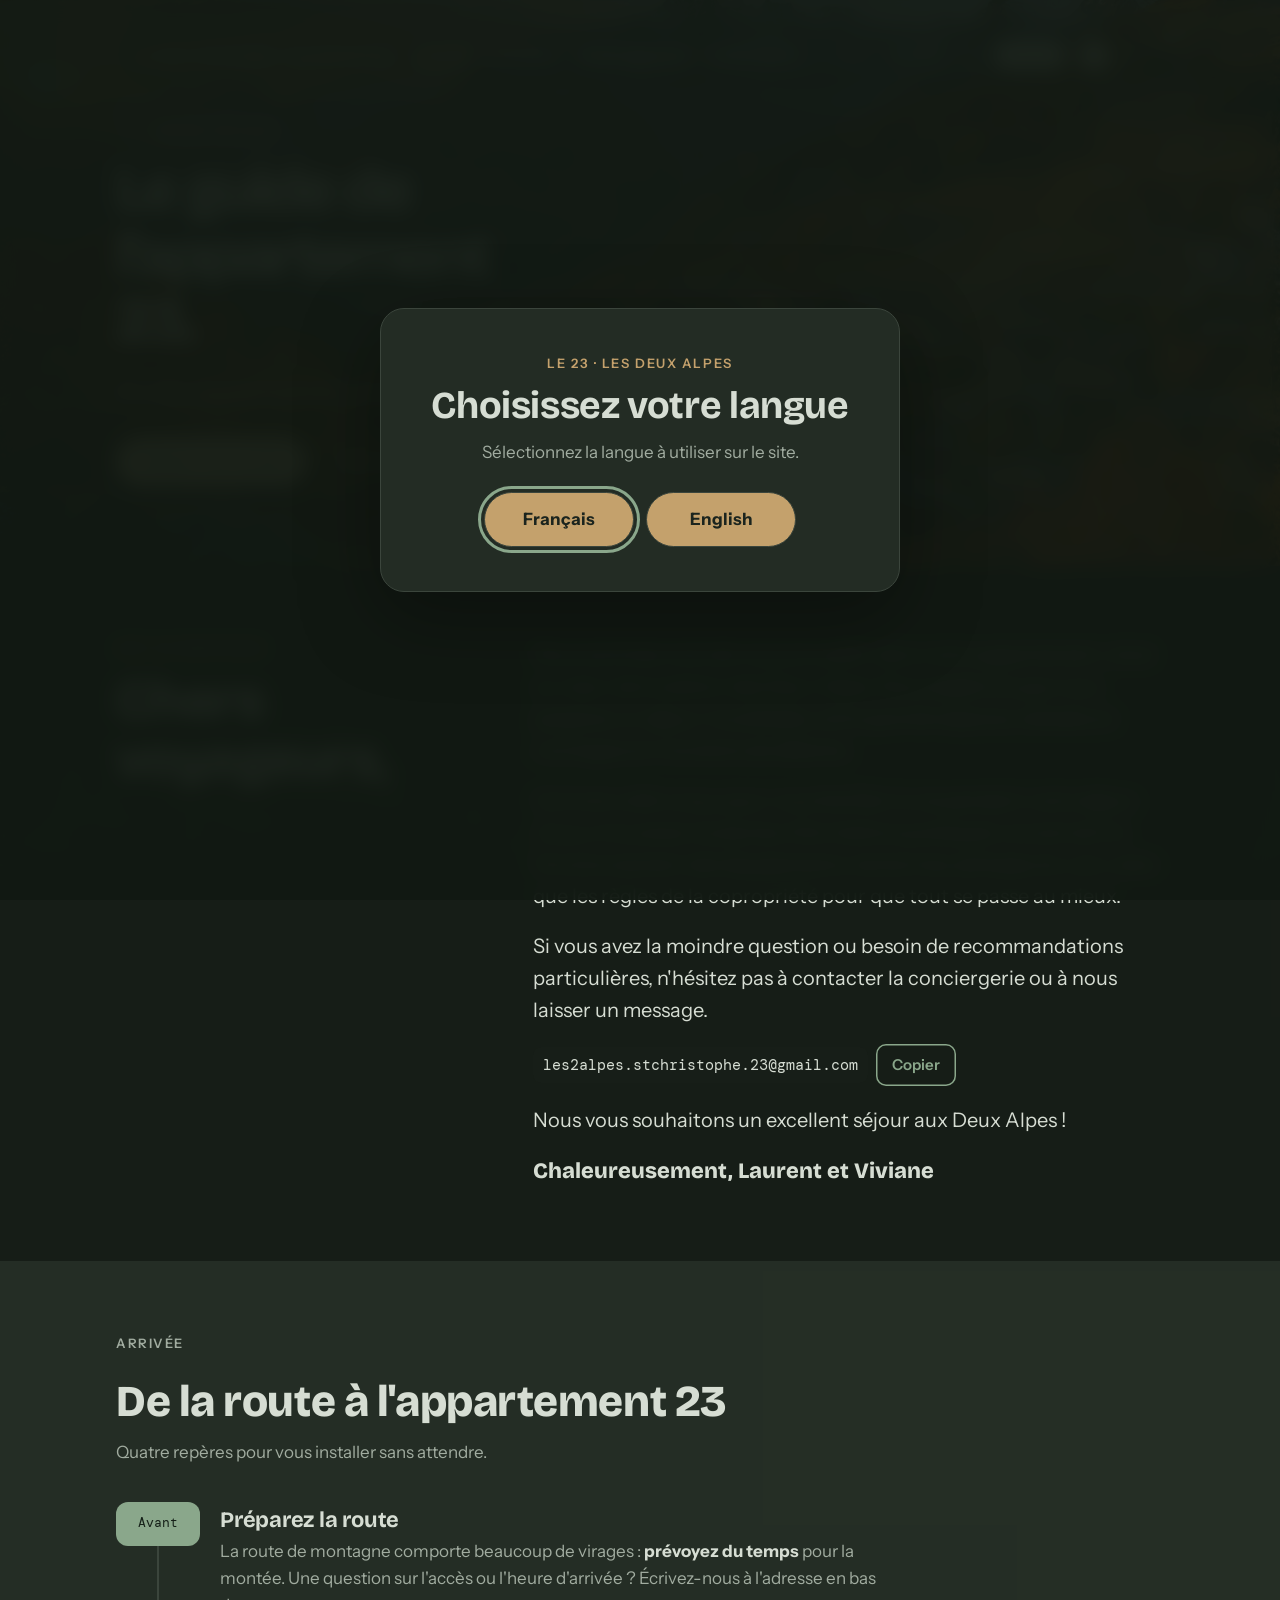
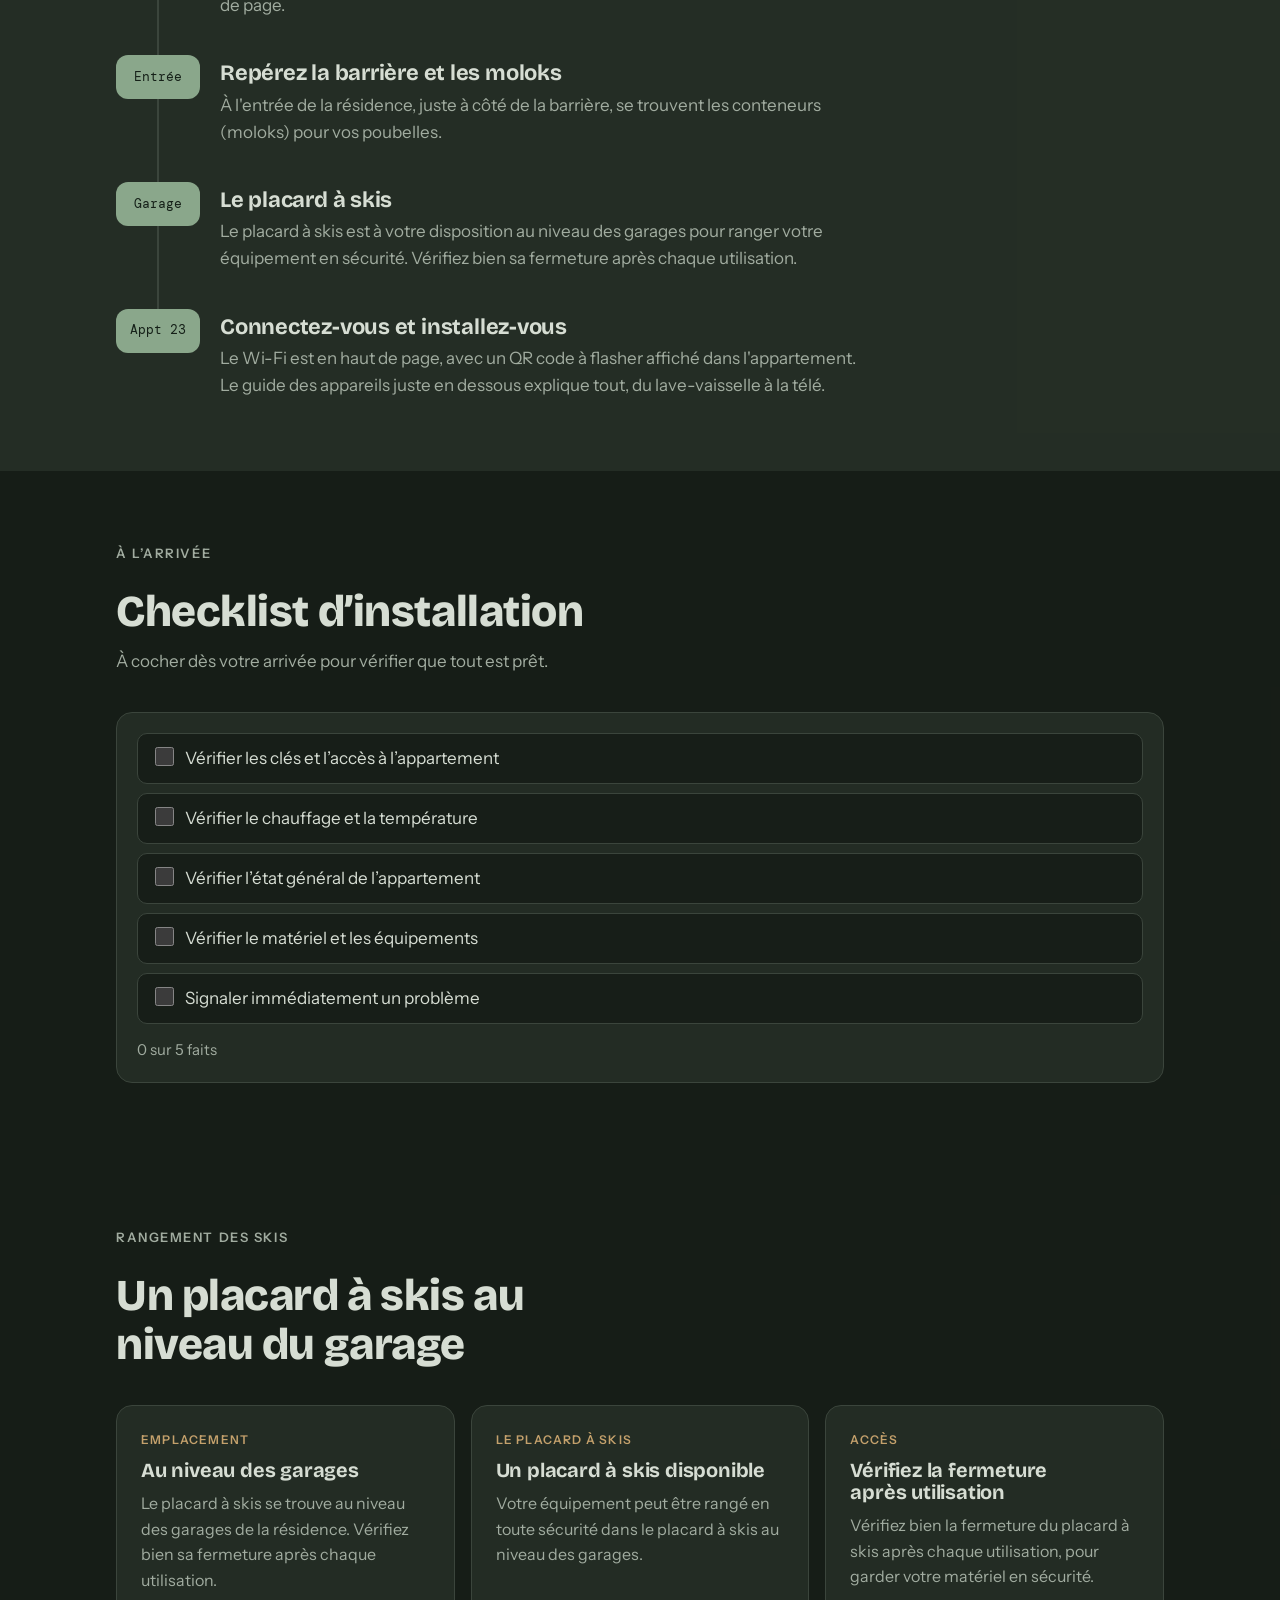
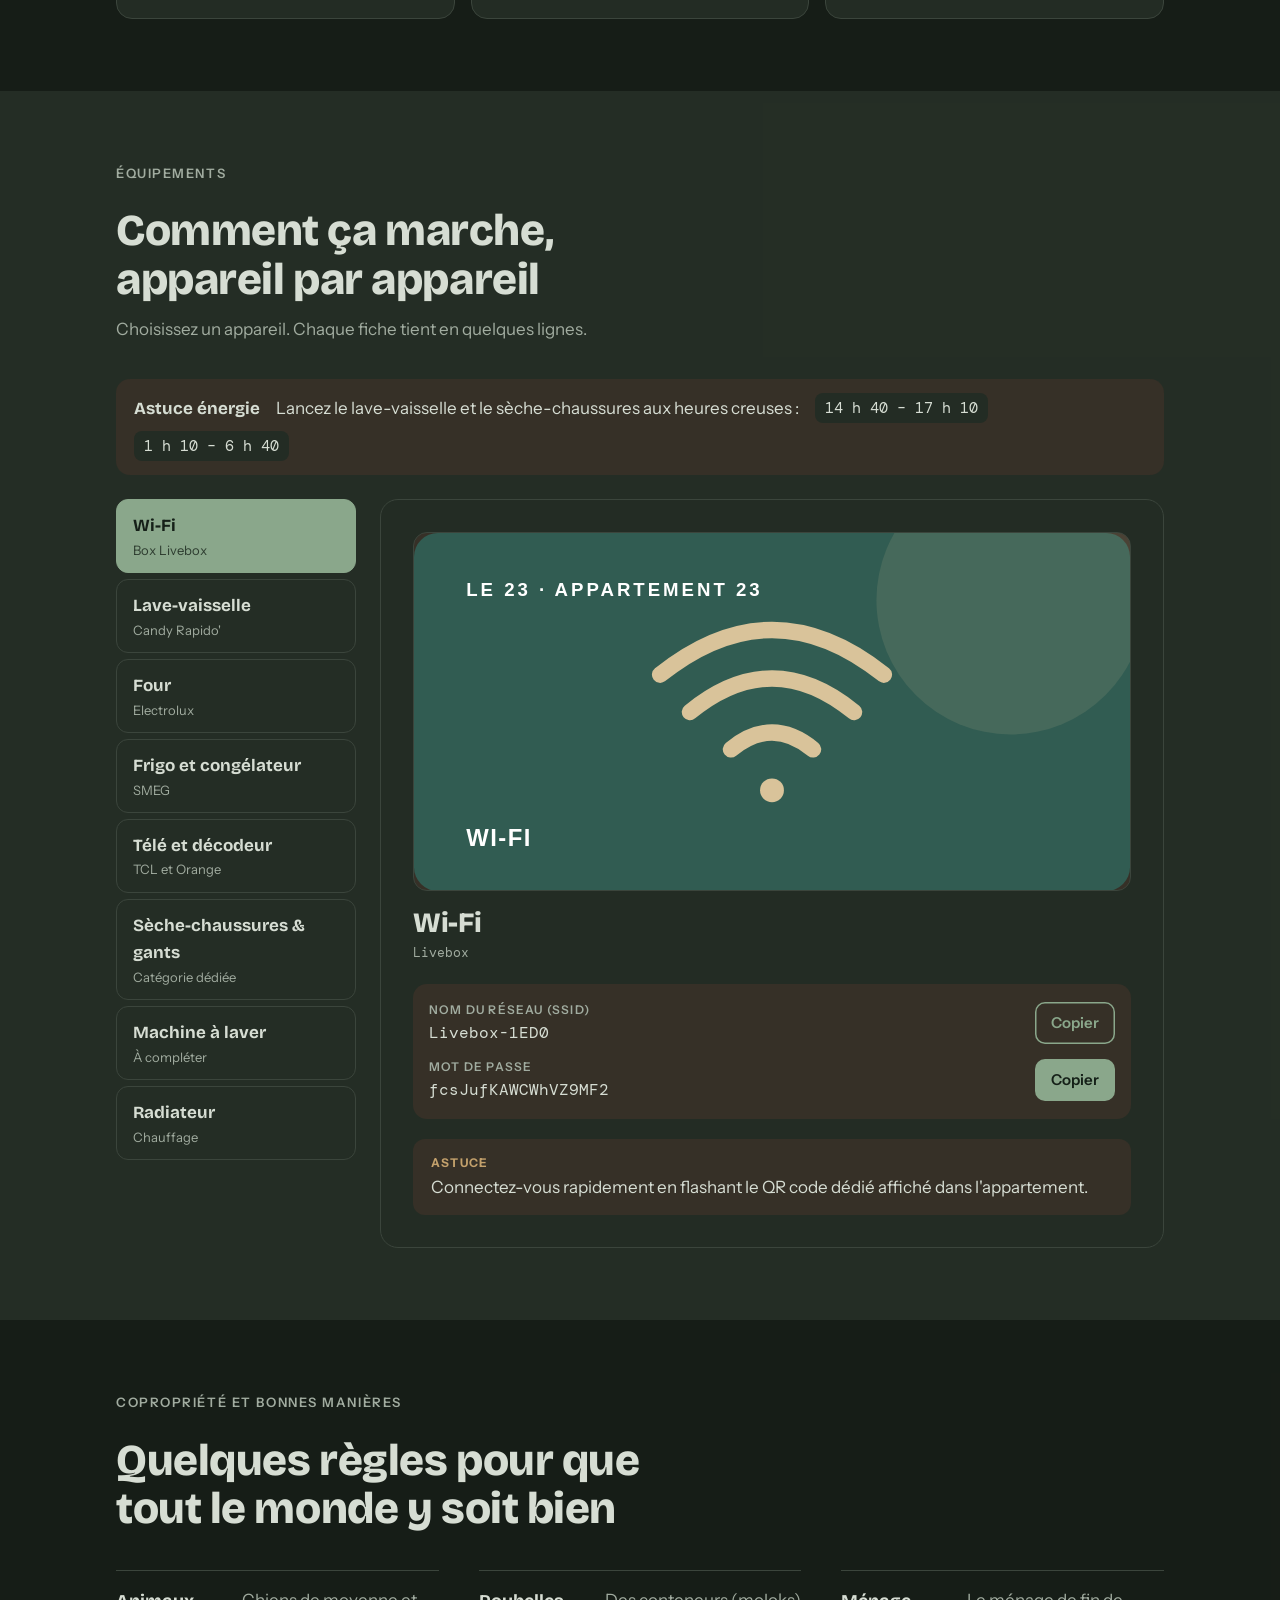
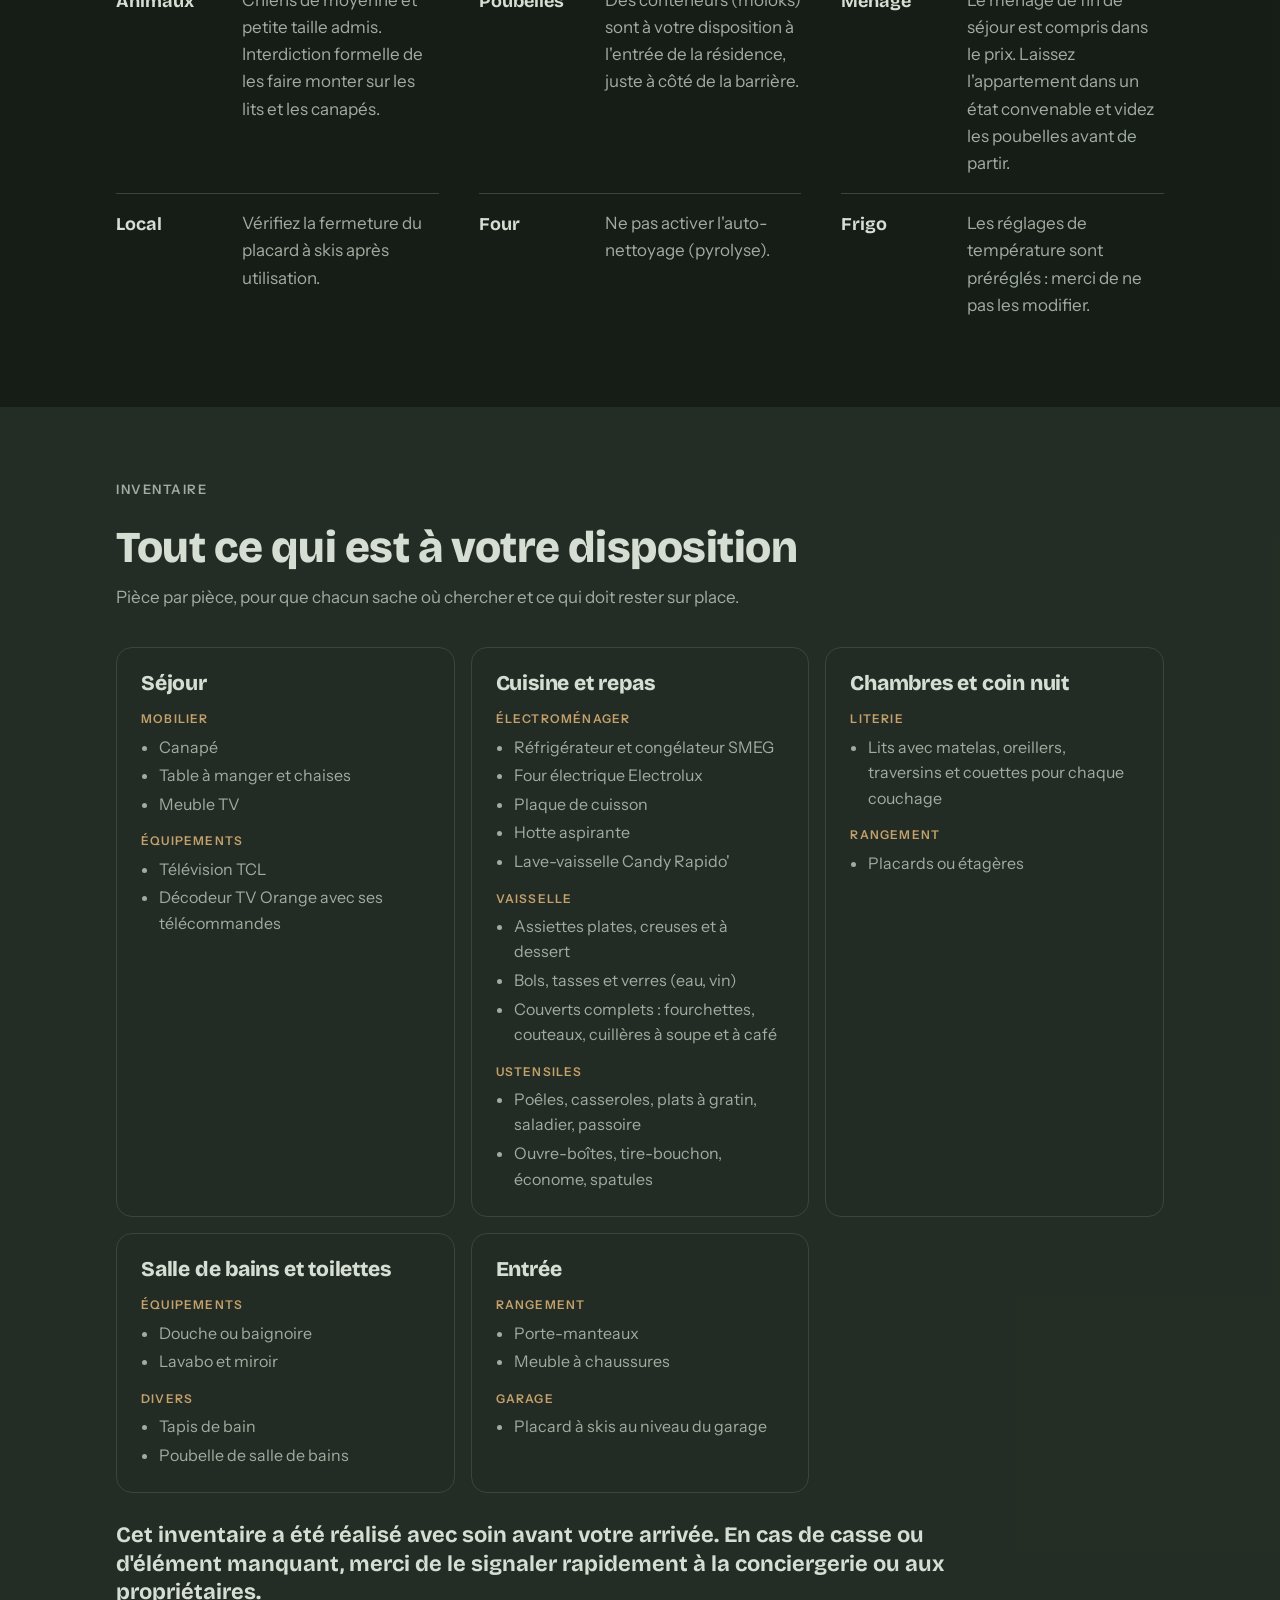
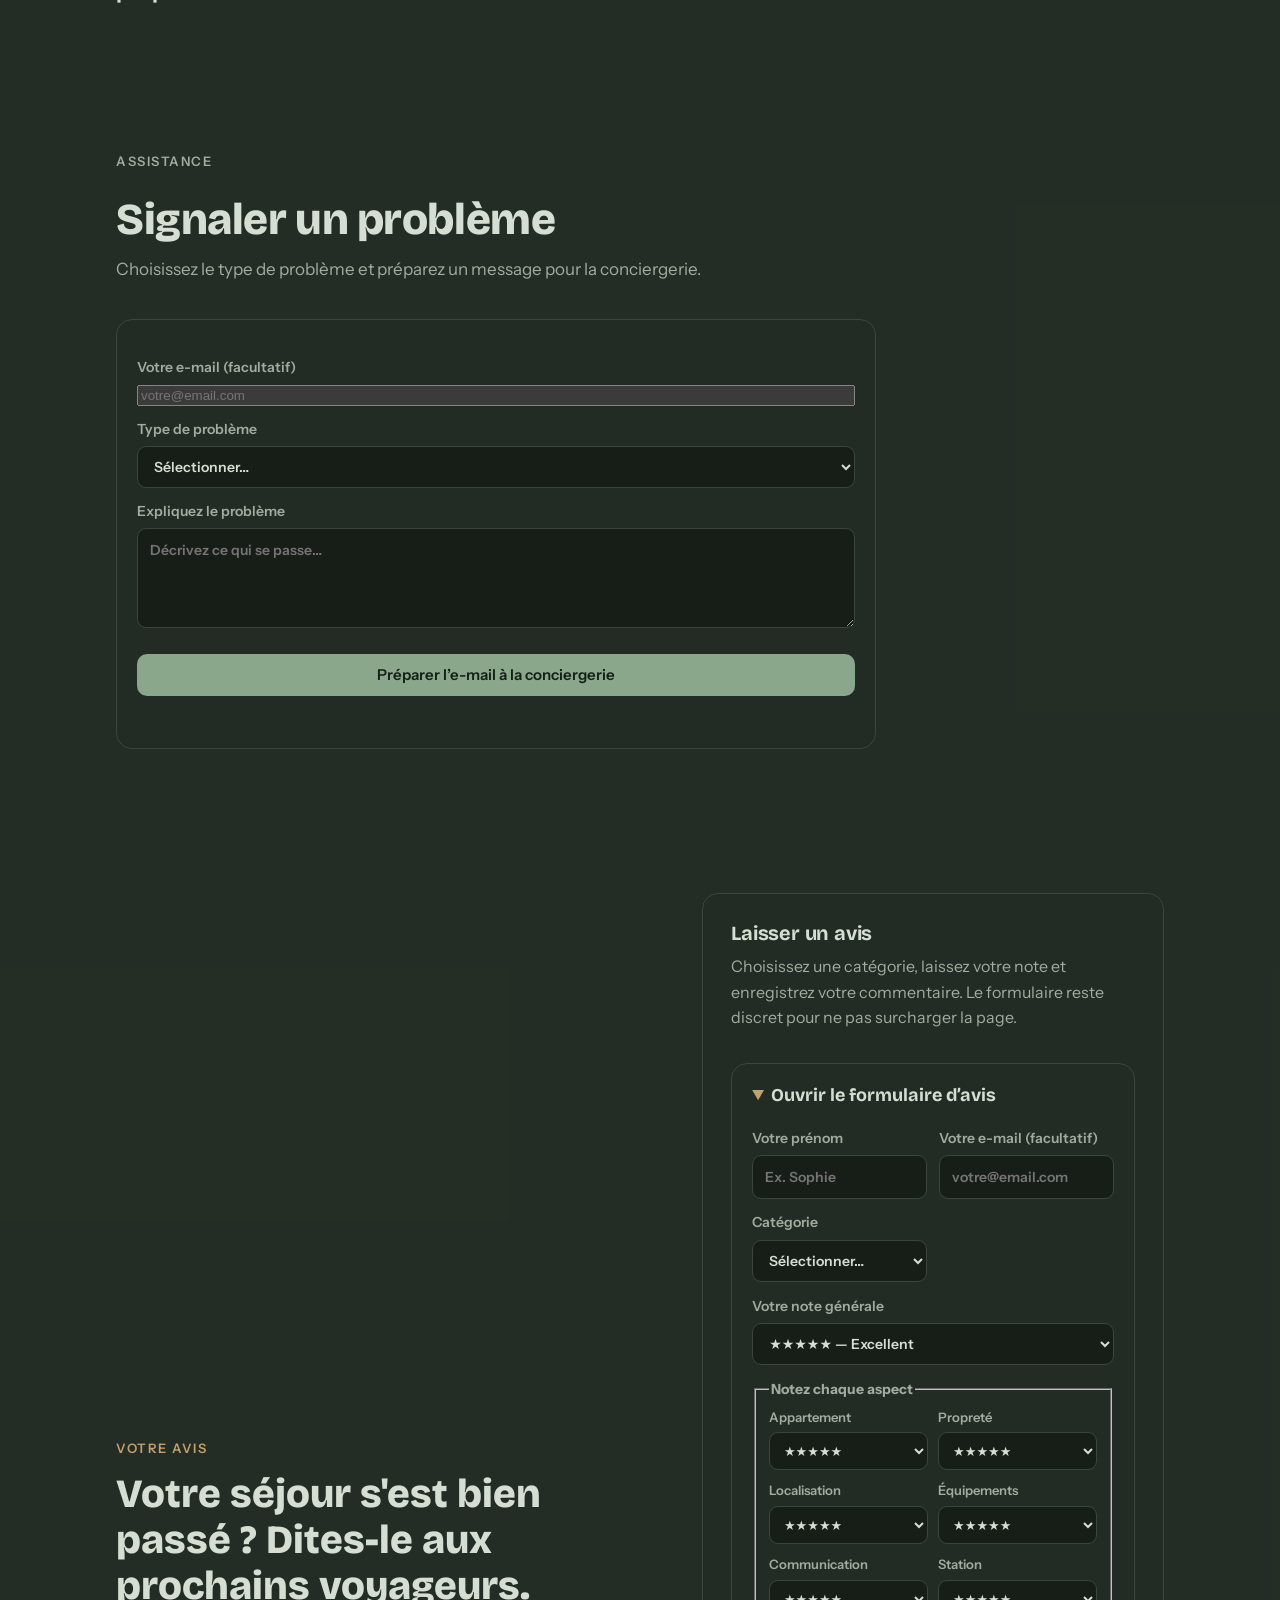
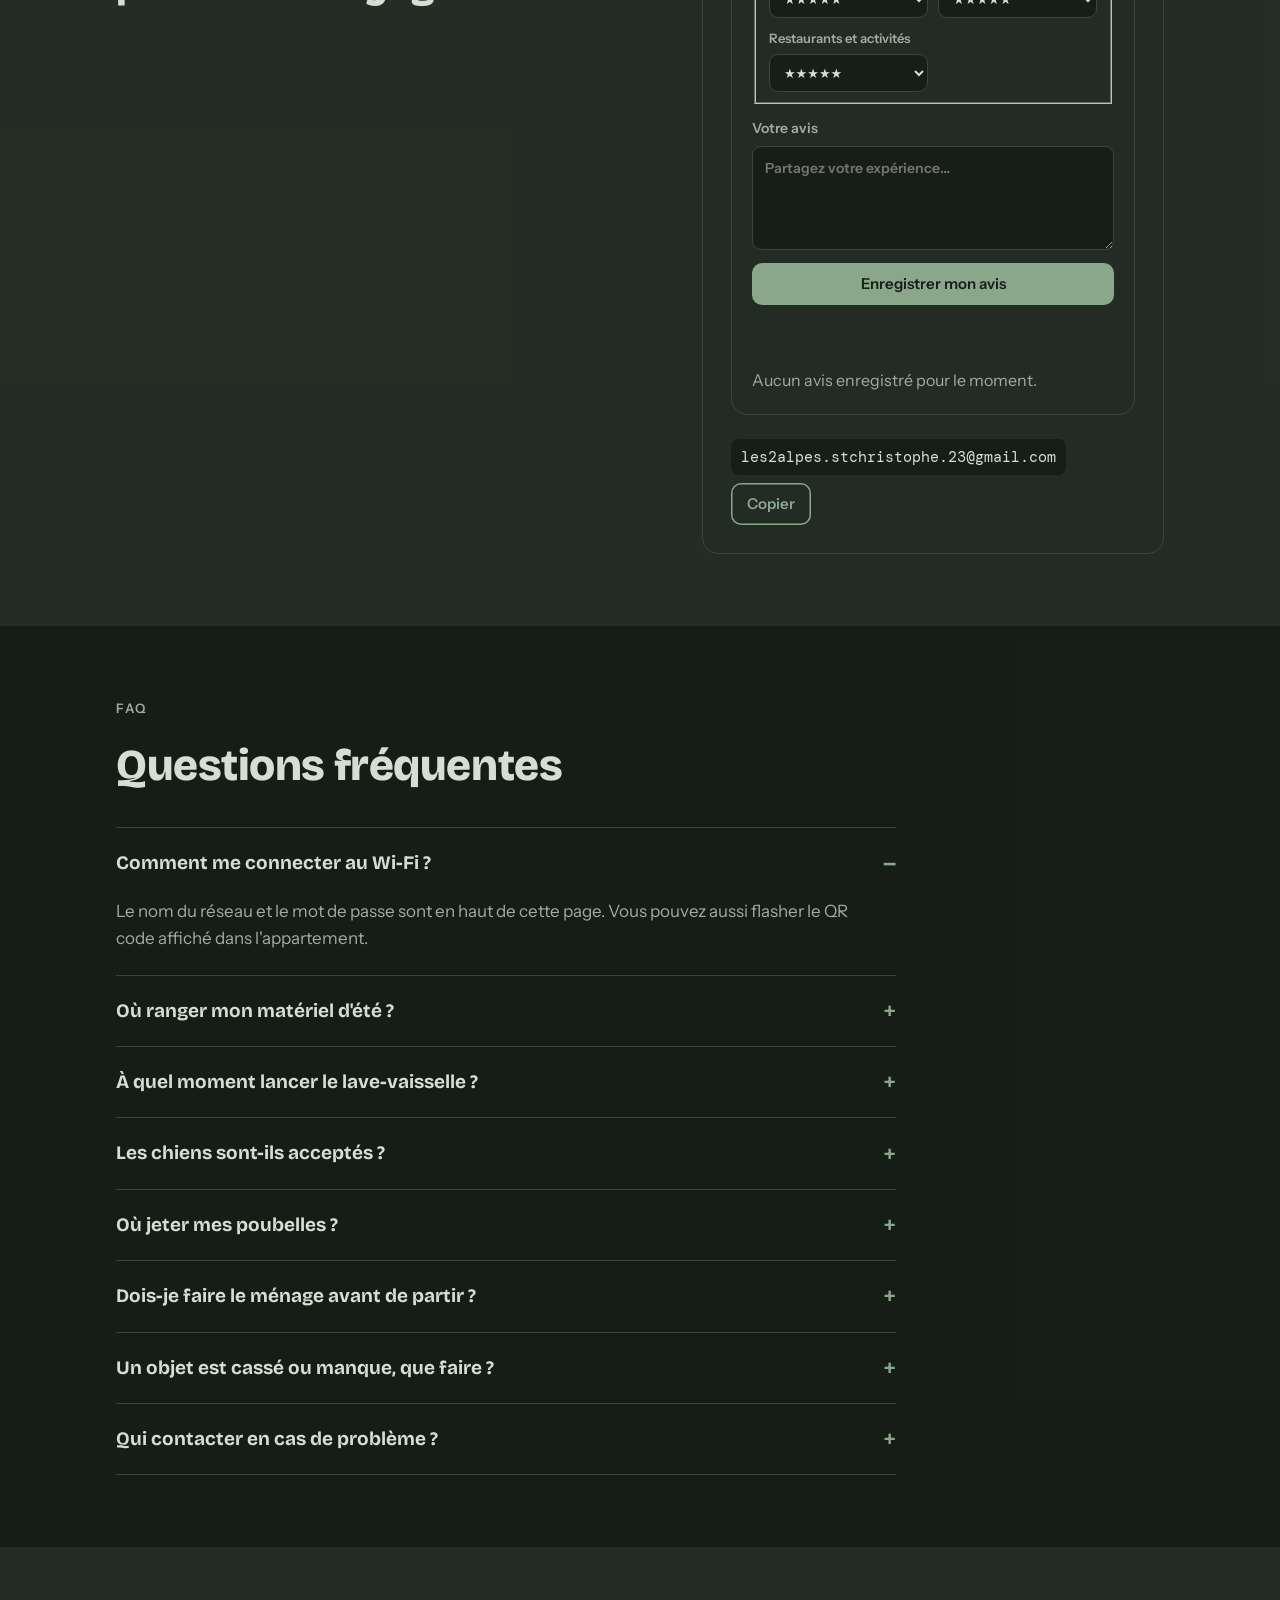
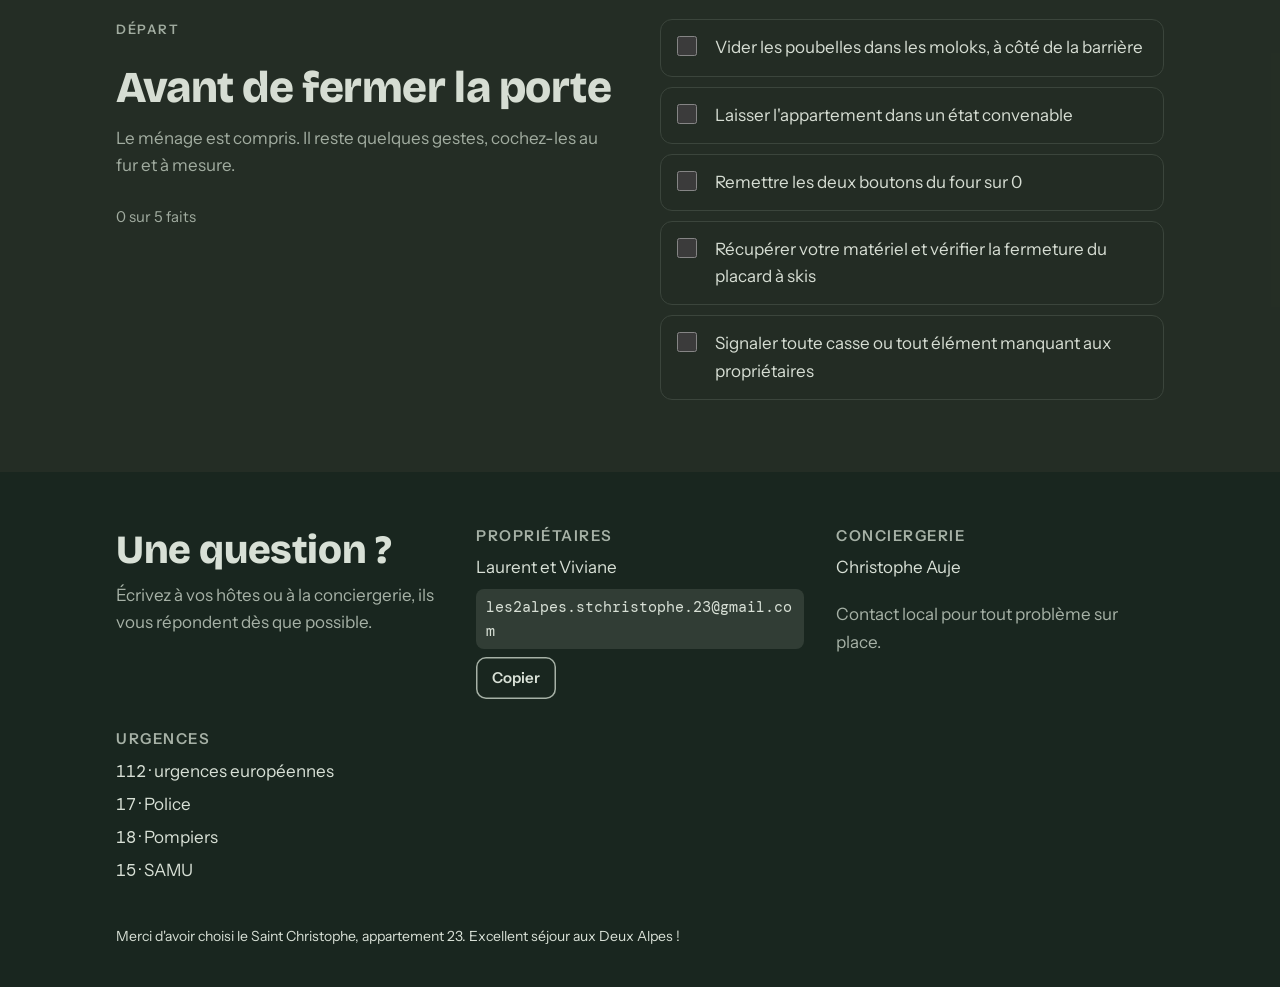
==== commit 38a5540f: "Add files via upload" ====
--- a/logement.html
+++ b/logement.html
@@ -1,5 +1,5 @@
 <!DOCTYPE html>
-<html data-theme="dark" lang="fr"><head><meta charset="utf-8"/><meta content="width=device-width,initial-scale=1,viewport-fit=cover" name="viewport"/><meta content="Guide pratique de l’appartement 23 : arrivée, équipements, règles et informations utiles." name="description"/><title>Le logement — Le 23 · Appartement 23</title><script>try { if (localStorage.getItem('le23-language-choice-v1') === 'done') document.documentElement.setAttribute('data-language-gate', 'done'); } catch (e) {}</script><link href="https://fonts.googleapis.com" rel="preconnect"/><link crossorigin="" href="https://fonts.gstatic.com" rel="preconnect"/><link href="https://fonts.googleapis.com/css2?family=Bricolage+Grotesque:opsz,wght@12..96,500;12..96,700;12..96,800&amp;family=Instrument+Sans:wght@400;500;600&amp;family=DM+Mono:wght@500&amp;display=swap" rel="stylesheet"/><script src="le23-season.js"></script><link href="le23.css" rel="stylesheet"/></head><body><div aria-describedby="language-gate-description" aria-labelledby="language-gate-title" aria-modal="true" class="language-gate" id="language-gate" role="dialog"><div class="language-gate-card"><p class="eyebrow">Le 23 · Les Deux Alpes</p><h2 id="language-gate-title">Choisissez votre langue</h2><p id="language-gate-description">Sélectionnez la langue à utiliser sur le site.</p><div class="language-gate-actions"><button data-language-choice="fr" type="button">Français</button><button data-language-choice="en" type="button">English</button></div></div></div><header class="hero page-hero" data-page="apartment" id="top">
+<html data-theme="dark" lang="fr"><head><meta charset="utf-8"/><meta content="width=device-width,initial-scale=1,viewport-fit=cover" name="viewport"/><meta content="Guide pratique de l’appartement 23 : arrivée, équipements, règles et informations utiles." name="description"/><title>Le logement — Le 23 · Appartement 23</title><script>try { if (localStorage.getItem('le23-language-choice-v3') === 'done') document.documentElement.setAttribute('data-language-gate', 'done'); } catch (e) {}</script><link href="https://fonts.googleapis.com" rel="preconnect"/><link crossorigin="" href="https://fonts.gstatic.com" rel="preconnect"/><link href="https://fonts.googleapis.com/css2?family=Bricolage+Grotesque:opsz,wght@12..96,500;12..96,700;12..96,800&amp;family=Instrument+Sans:wght@400;500;600&amp;family=DM+Mono:wght@500&amp;display=swap" rel="stylesheet"/><script src="le23-season.js"></script><link href="le23.css" rel="stylesheet"/></head><body><div aria-describedby="language-gate-description" aria-labelledby="language-gate-title" aria-modal="true" class="language-gate" id="language-gate" role="dialog"><div class="language-gate-card"><p class="eyebrow">Le 23 · Les Deux Alpes</p><h2 id="language-gate-title">Choisissez votre langue</h2><p id="language-gate-description">Sélectionnez la langue à utiliser sur le site.</p><div class="language-gate-actions"><button data-language-choice="fr" type="button">Français</button><button data-language-choice="en" type="button">English</button></div></div></div><header class="hero page-hero" data-page="apartment" id="top">
 <canvas aria-hidden="true" id="fx"></canvas>
 <svg aria-hidden="true" class="ridges" preserveaspectratio="none" viewbox="0 0 1440 150">
 <path d="M0,95 L110,48 L200,80 L320,22 L440,84 L550,52 L690,104 L830,38 L950,88 L1090,30 L1220,86 L1330,56 L1440,92 L1440,150 L0,150 Z" fill="var(--r1)"></path>
@@ -156,10 +156,12 @@
 <button aria-controls="p-frigo" aria-selected="false" class="tab" id="t-frigo" role="tab" tabindex="-1"><span>Frigo et congélateur</span><small>SMEG</small></button>
 <button aria-controls="p-tv" aria-selected="false" class="tab" id="t-tv" role="tab" tabindex="-1"><span>Télé et décodeur</span><small>TCL et Orange</small></button>
 <button aria-controls="p-seche" aria-selected="false" class="tab" id="t-seche" role="tab" tabindex="-1"><span>Sèche-chaussures &amp; gants</span><small>Catégorie dédiée</small></button>
+<button aria-controls="p-linge" aria-selected="false" class="tab" id="t-linge" role="tab" tabindex="-1"><span>Machine à laver</span><small>À compléter</small></button>
+<button aria-controls="p-radiateur" aria-selected="false" class="tab" id="t-radiateur" role="tab" tabindex="-1"><span>Radiateur</span><small>Chauffage</small></button>
 </div>
 <div>
 <section aria-labelledby="t-wifi" class="panel" id="p-wifi" role="tabpanel">
-<div><h3>Wi-Fi</h3><span class="brandtag">Livebox</span></div>
+<div class="appliance-heading"><img src="appareil-wifi.svg" alt="Illustration générique du Wi-Fi à remplacer"/><div><h3>Wi-Fi</h3><span class="brandtag">Livebox</span></div></div>
 <div class="wifi-box">
 <div class="wifi-row"><div><small>Nom du réseau (SSID)</small><span class="val">Livebox-1ED0</span></div><button class="btn ghost" data-copy="Livebox-1ED0" type="button">Copier</button></div>
 <div class="wifi-row"><div><small>Mot de passe</small><span class="val">fcsJufKAWCWhVZ9MF2</span></div><button class="btn" data-copy="fcsJufKAWCWhVZ9MF2" type="button">Copier</button></div>
@@ -167,7 +169,7 @@
 <div class="tip"><b>Astuce</b><span>Connectez-vous rapidement en flashant le QR code dédié affiché dans l'appartement.</span></div>
 </section>
 <section aria-labelledby="t-lv" class="panel" hidden="" id="p-lv" role="tabpanel">
-<div><h3>Lave-vaisselle</h3><span class="brandtag">Candy Rapido'</span></div>
+<div class="appliance-heading"><img src="appareil-lave-vaisselle.svg" alt="Illustration générique du lave-vaisselle à remplacer"/><div><h3>Lave-vaisselle</h3><span class="brandtag">Candy Rapido'</span></div></div>
 <ol class="mini-steps">
 <li><div><b>Allumez</b><span>Appuyez sur le bouton Marche/Arrêt, tout à gauche du bandeau.</span></div></li>
 <li><div><b>Ajoutez le produit</b><span>Placez la pastille de lavage dans le bac à l'intérieur de la porte, puis refermez le clapet.</span></div></li>
@@ -178,7 +180,7 @@
 <div class="tip"><b>Astuce</b><span>En cas de mauvaise manipulation, maintenez la touche Start enfoncée pendant 3 secondes pour réinitialiser le cycle.</span></div>
 </section>
 <section aria-labelledby="t-four" class="panel" hidden="" id="p-four" role="tabpanel">
-<div><h3>Four électrique</h3><span class="brandtag">Electrolux</span></div>
+<div class="appliance-heading"><img src="appareil-four.jpg" alt="Illustration générique du four à remplacer"/><div><h3>Four électrique</h3><span class="brandtag">Electrolux</span></div></div>
 <div>
 <p style="margin-bottom:12px"><b style="color:var(--ink)">Mode de cuisson</b>, bouton de gauche :</p>
 <div class="modes">
@@ -194,7 +196,7 @@
 <div class="tip"><b>Important</b><span>Merci de ne pas activer l'auto-nettoyage (pyrolyse).</span></div>
 </section>
 <section aria-labelledby="t-frigo" class="panel" hidden="" id="p-frigo" role="tabpanel">
-<div><h3>Réfrigérateur et congélateur</h3><span class="brandtag">SMEG</span></div>
+<div class="appliance-heading"><img src="appareil-frigo.jpg" alt="Illustration générique du réfrigérateur à remplacer"/><div><h3>Réfrigérateur et congélateur</h3><span class="brandtag">SMEG</span></div></div>
 <div class="stats">
 <div class="stat"><b>4 °C</b><span>Réfrigérateur</span></div>
 <div class="stat"><b>−18 °C</b><span>Congélateur</span></div>
@@ -207,7 +209,7 @@
 <div class="tip"><b>Bonne pratique</b><span>Ne collez pas les aliments directement contre les parois du fond.</span></div>
 </section>
 <section aria-labelledby="t-tv" class="panel" hidden="" id="p-tv" role="tabpanel">
-<div><h3>Télévision et décodeur</h3><span class="brandtag">TCL et Orange</span></div>
+<div class="appliance-heading"><img src="appareil-tele.jpg" alt="Illustration générique de la télévision à remplacer"/><div><h3>Télévision et décodeur</h3><span class="brandtag">TCL et Orange</span></div></div>
 <ol class="mini-steps">
 <li><div><b>Allumez la télé</b><span>Avec la télécommande TCL, touche marche/arrêt.</span></div></li>
 <li><div><b>Allumez le décodeur</b><span>Avec la télécommande Orange, touche marche/arrêt.</span></div></li>
@@ -216,13 +218,32 @@
 <div class="tip"><b>Pas de signal ou écran noir ?</b><span>Appuyez sur la touche Source (Input) de la télécommande TCL et sélectionnez HDMI 1.</span></div>
 </section>
 <section aria-labelledby="t-seche" class="panel" hidden="" id="p-seche" role="tabpanel">
-<div><h3>Sèche-chaussures et gants</h3><span class="brandtag">Séchage mural avec minuterie</span></div>
+<div class="appliance-heading"><img src="appareil-seche-chaussures.jpg" alt="Illustration générique du sèche-chaussures à remplacer"/><div><h3>Sèche-chaussures et gants</h3><span class="brandtag">Séchage mural avec minuterie</span></div></div>
 <ol class="mini-steps">
 <li><div><b>Installez</b><span>Insérez les chaussures de ski ou les gants sur les tubes verticaux, pointe vers le haut.</span></div></li>
 <li><div><b>Mettez sous tension</b><span>Actionnez l'interrupteur latéral On/Off. Le voyant LED rouge s'allume.</span></div></li>
 <li><div><b>Réglez la minuterie</b><span>Durée recommandée de 2 à 3 heures après la skiade, idéalement sur les heures creuses (1 h 10 – 6 h 40 ou 14 h 40 – 17 h 10).</span></div></li>
 </ol>
 <div class="tip"><b>Règle d'or</b><span>Consommation douce de 20 W par paire. Merci de ne pas modifier les réglages de base de la minuterie.</span></div>
+</section>
+<section aria-labelledby="t-linge" class="panel" hidden="" id="p-linge" role="tabpanel">
+<div class="appliance-heading"><img src="appareil-machine-a-laver.jpg" alt="Illustration générique de la machine à laver à remplacer"/><div><h3>Machine à laver</h3><span class="brandtag">Marque à compléter</span></div></div>
+<ol class="mini-steps">
+<li><div><b>Chargez le linge</b><span>Ne surchargez pas le tambour et vérifiez les poches avant de fermer le hublot.</span></div></li>
+<li><div><b>Ajoutez la lessive</b><span>Placez la lessive dans le bac prévu à cet effet et ajoutez éventuellement l'adoucissant.</span></div></li>
+<li><div><b>Choisissez le programme</b><span>Sélectionnez le programme adapté au linge, puis vérifiez la température avant de lancer le cycle.</span></div></li>
+<li><div><b>Lancez le cycle</b><span>Appuyez sur Start et vérifiez que le hublot est bien fermé.</span></div></li>
+</ol>
+<div class="tip"><b>Astuce</b><span>Laissez le hublot entrouvert après utilisation pour aérer le tambour.</span></div>
+</section>
+<section aria-labelledby="t-radiateur" class="panel" hidden="" id="p-radiateur" role="tabpanel">
+<div class="appliance-heading"><img src="appareil-radiateur.jpg" alt="Illustration générique du radiateur à remplacer"/><div><h3>Radiateur</h3><span class="brandtag">Chauffage</span></div></div>
+<ol class="mini-steps">
+<li><div><b>Allumez</b><span>Utilisez le bouton ou le thermostat du radiateur pour le mettre en marche.</span></div></li>
+<li><div><b>Réglez la température</b><span>Choisissez une température confortable et évitez de régler le chauffage au maximum.</span></div></li>
+<li><div><b>Avant de partir</b><span>Ramenez le réglage à une température basse et vérifiez que rien ne couvre le radiateur.</span></div></li>
+</ol>
+<div class="tip"><b>Important</b><span>Ne couvrez jamais le radiateur et ne placez pas de meuble ou de linge contre lui.</span></div>
 </section>
 </div>
 </div>
--- a/le23.css
+++ b/le23.css
@@ -234,6 +234,10 @@
 .tab[aria-selected="true"] { background: var(--accent); color: var(--on-accent); border-color: var(--accent); }
 .tab[aria-selected="true"] small { color: color-mix(in srgb, var(--on-accent) 80%, transparent); }
 .panel { background: var(--surface); border: 1px solid var(--line); border-radius: 18px; padding: 32px; min-width: 0; display: grid; gap: 20px; }
+.appliance-heading { display: grid; gap: 18px; }
+.appliance-heading img { display: block; width: 100%; aspect-ratio: 2 / 1; object-fit: cover; border-radius: 14px; border: 1px solid var(--line); background: var(--brass-soft); }
+.appliance-heading h3 { margin: 0; font-size: clamp(30px, 4vw, 46px); line-height: 1; font-weight: 800; }
+
 .panel h3 { font-size: 28px; font-weight: 800; }
 .panel .brandtag { font-family: var(--font-mono); font-size: 13px; color: var(--muted); display: block; margin-top: 6px; }
 .mini-steps { list-style: none; margin: 0; padding: 0; display: grid; gap: 14px; counter-reset: s; }
